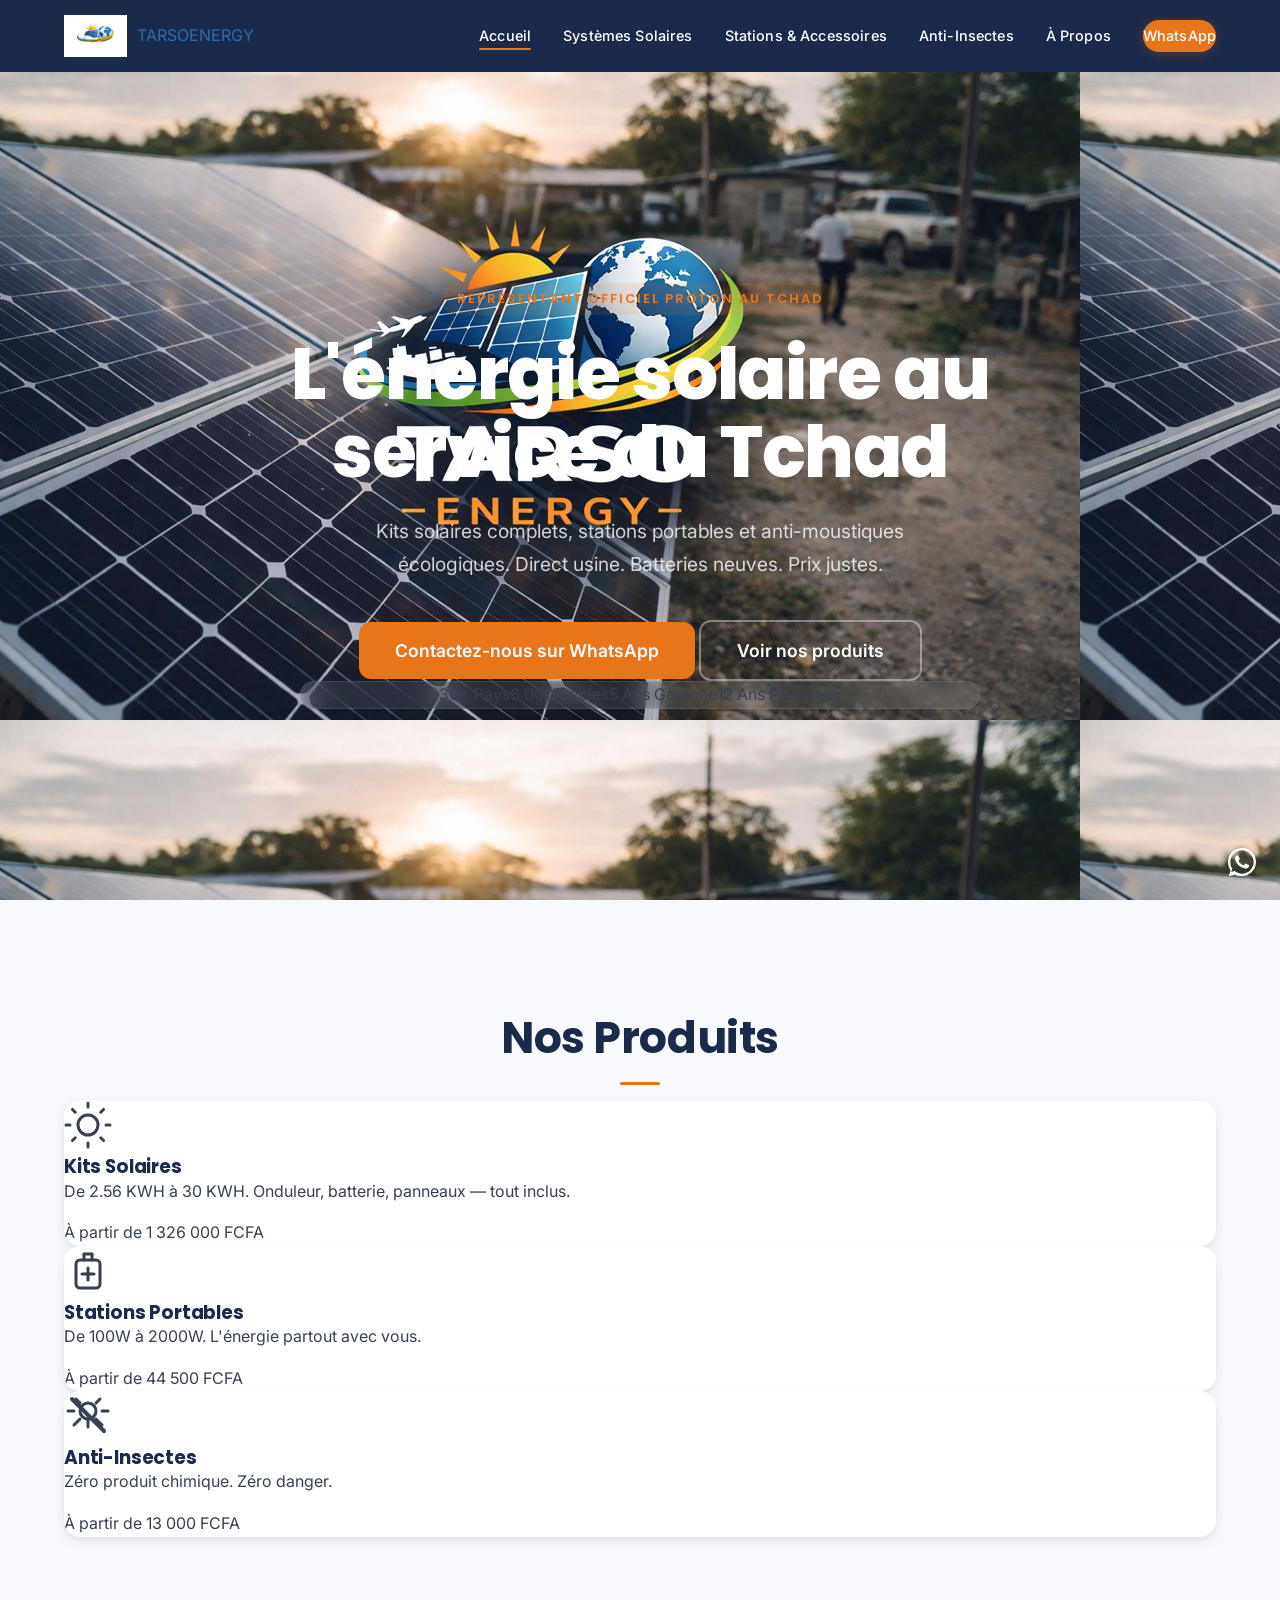
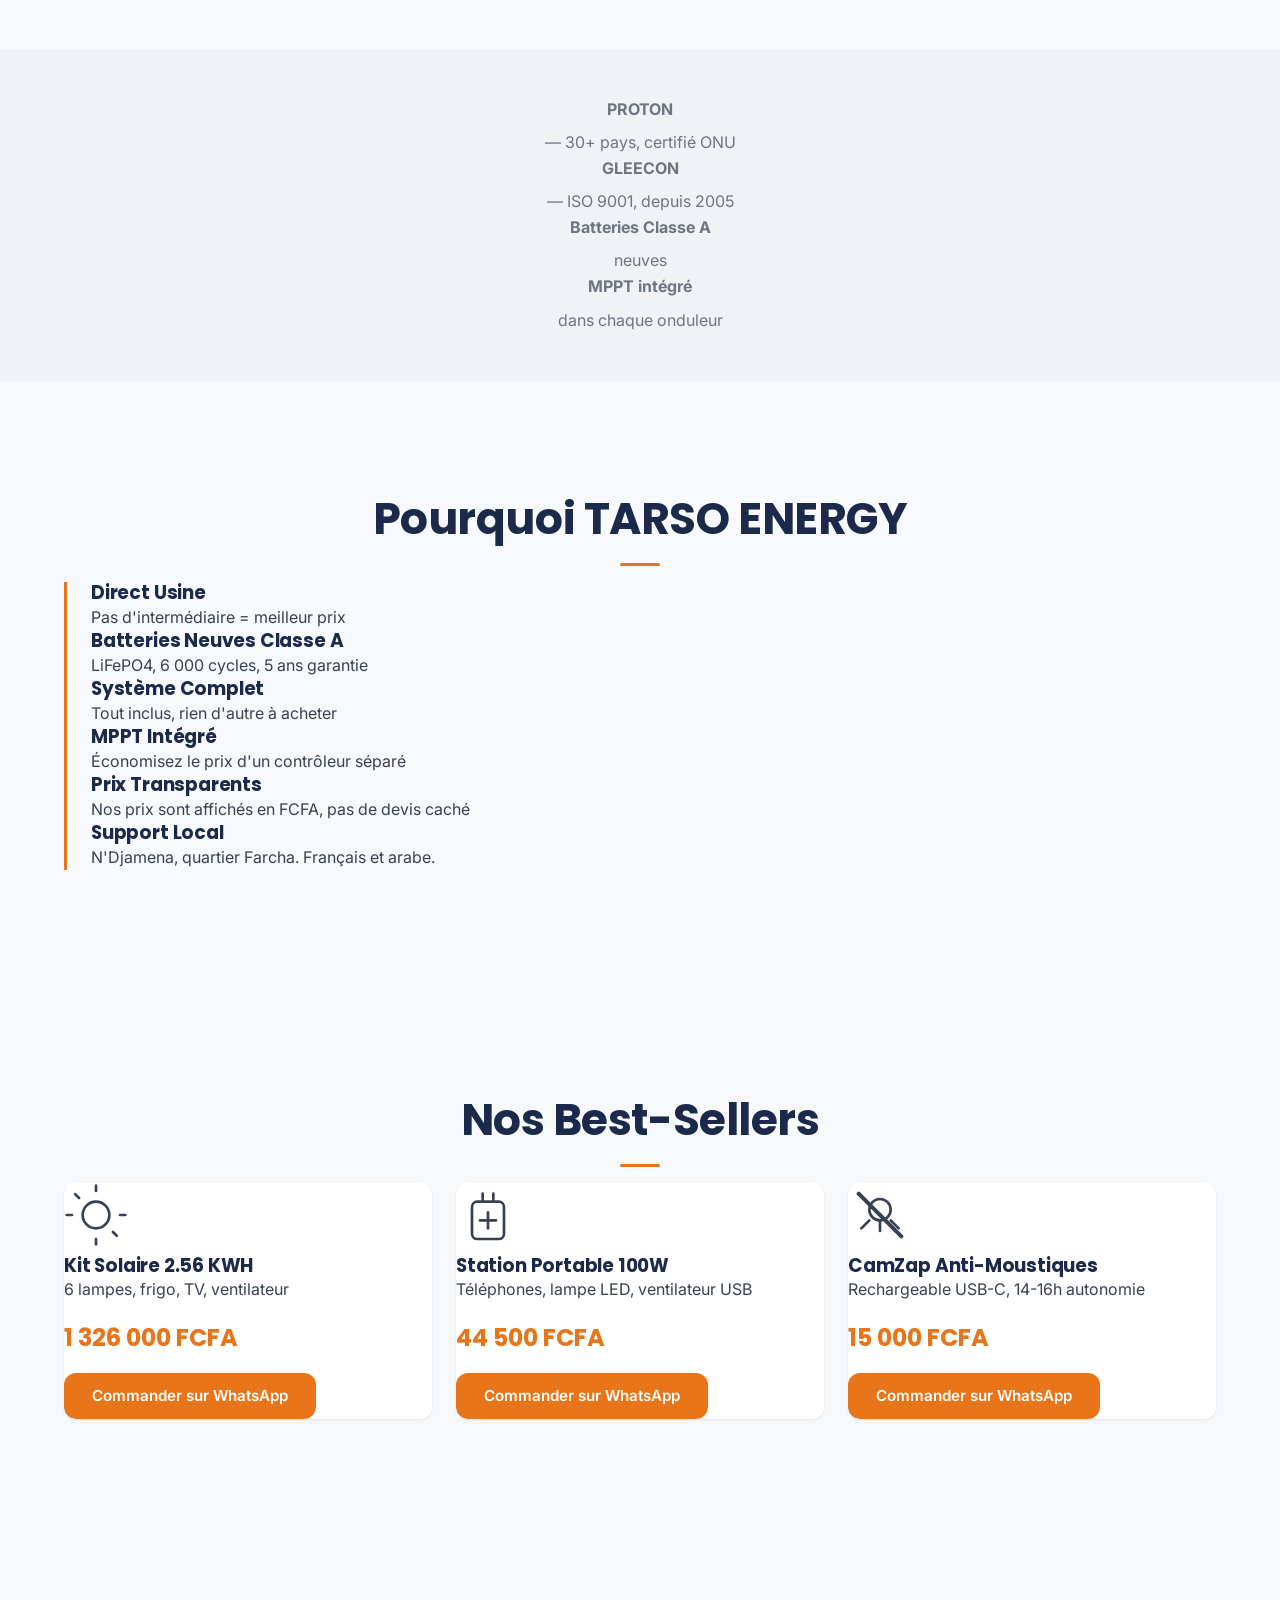
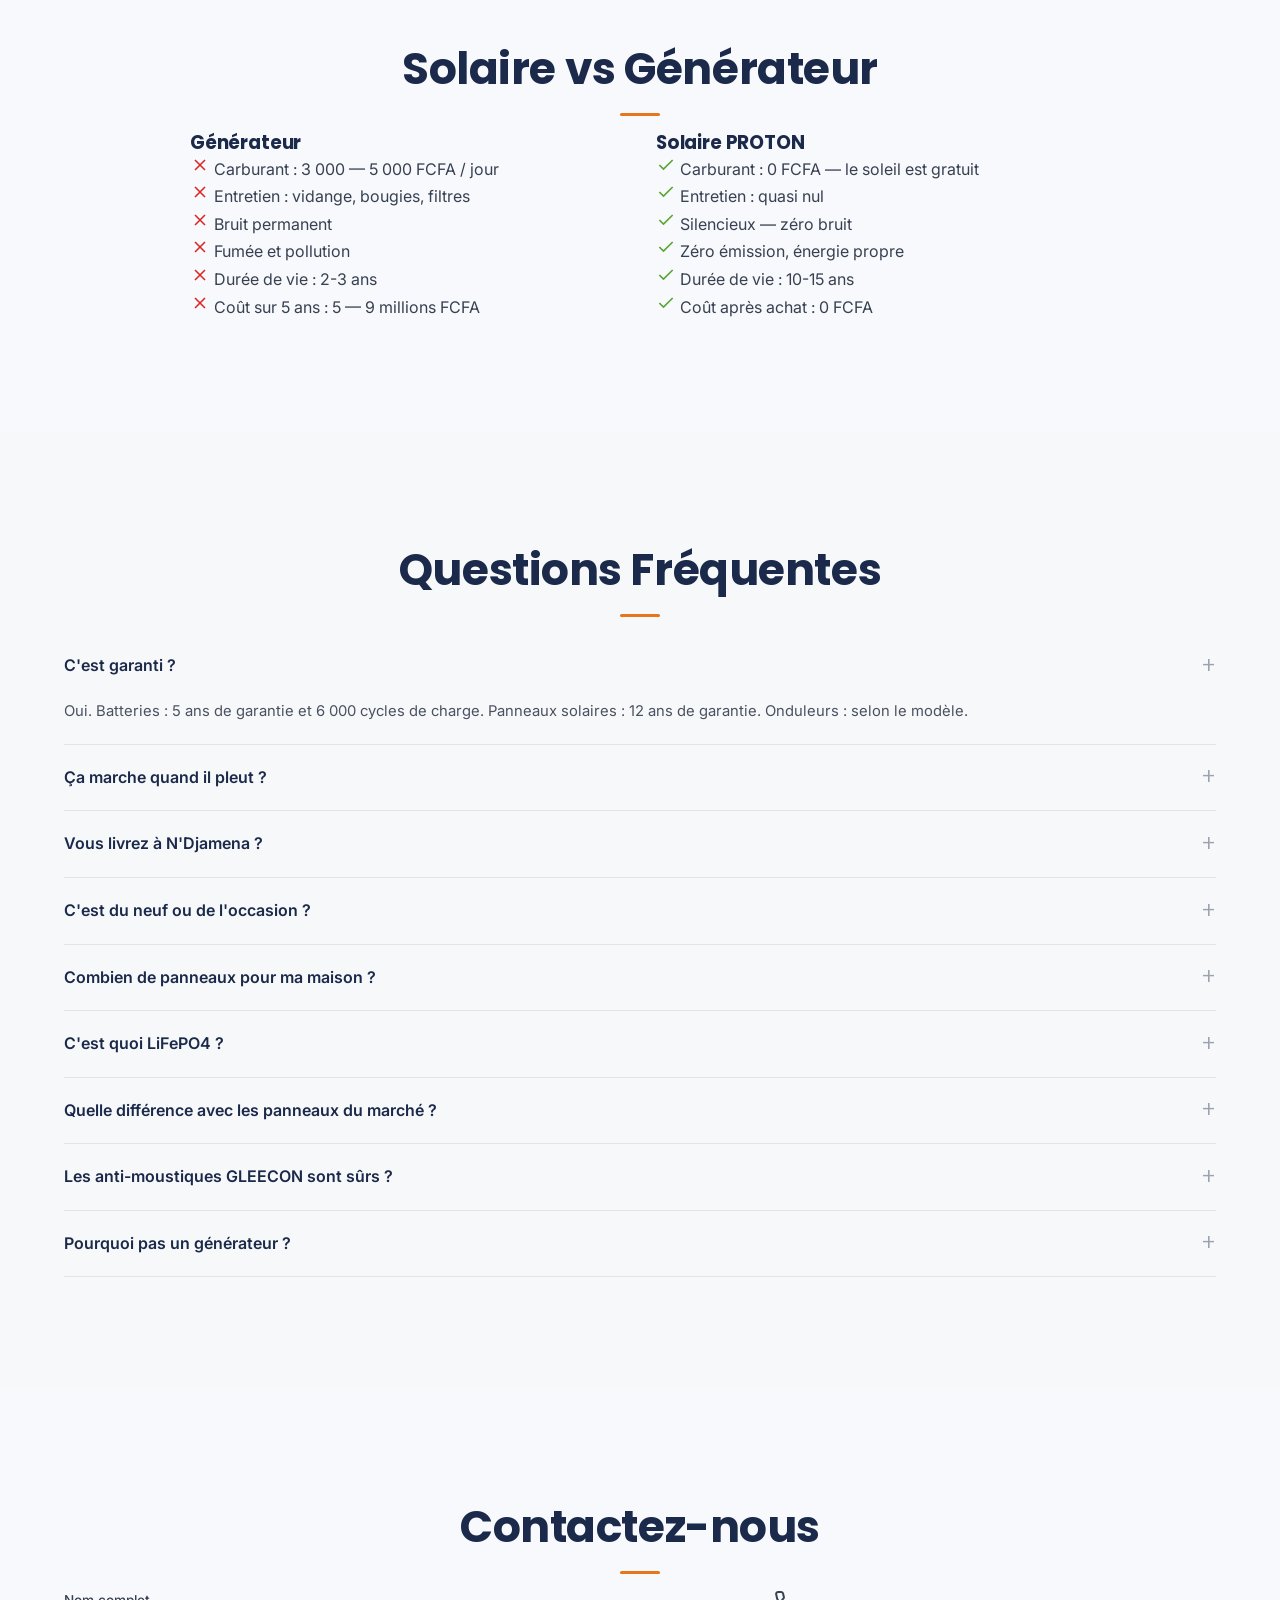
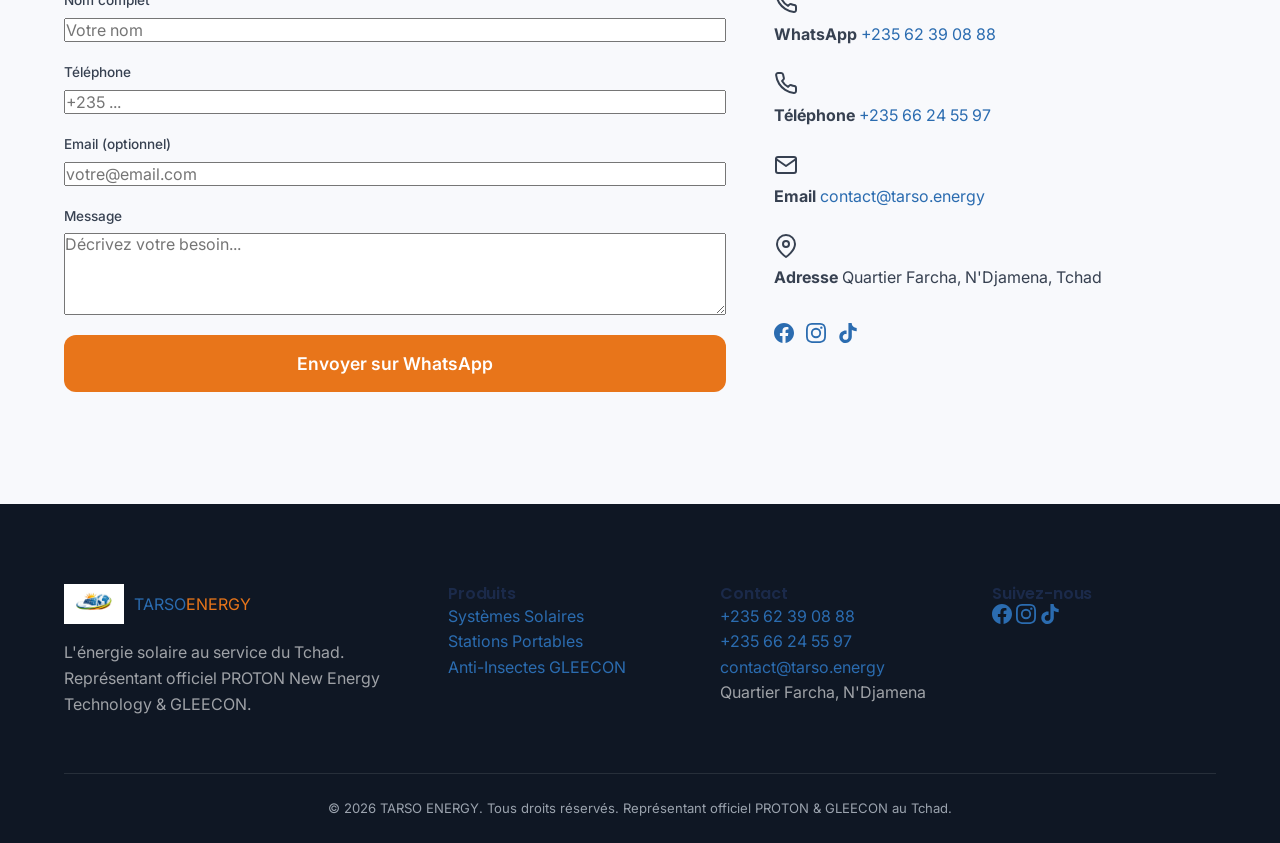
==== website/index.html @ 83683ecd "update 3" ====
<!DOCTYPE html>
<html lang="fr">
<head>
  <meta charset="UTF-8">
  <meta name="viewport" content="width=device-width, initial-scale=1.0">
  <meta name="theme-color" content="#1B2A4A">
  <title>TARSO ENERGY — L'énergie solaire au service du Tchad</title>
  <meta name="description" content="Kits solaires complets, stations portables et anti-moustiques écologiques au Tchad. Direct usine PROTON. Batteries neuves LiFePO4. Prix justes en FCFA.">
  <meta property="og:title" content="TARSO ENERGY — L'énergie solaire au service du Tchad">
  <meta property="og:description" content="Kits solaires complets, stations portables et anti-moustiques écologiques au Tchad. Direct usine PROTON. Batteries neuves LiFePO4. Prix justes en FCFA.">
  <meta property="og:image" content="assets/images/hero-bg.jpeg">
  <meta property="og:type" content="website">
  <meta property="og:locale" content="fr_FR">
  <link rel="preconnect" href="https://fonts.googleapis.com">
  <link rel="preconnect" href="https://fonts.gstatic.com" crossorigin>
  <link rel="stylesheet" href="assets/css/style.css">
</head>
<body>

  <!-- Promo Banner -->
  <div id="promoBanner" class="promo-banner" style="display:none;"></div>

  <!-- Navigation -->
  <nav class="navbar" id="navbar">
    <div class="container">
      <a href="index.html" class="nav-logo">
        <img src="assets/images/logo-icon.jpeg" alt="Tarso Energy">
        <span class="logo-text">TARSO<span class="logo-accent">ENERGY</span></span>
      </a>
      <button class="hamburger" id="hamburger" aria-label="Menu">
        <span></span><span></span><span></span>
      </button>
      <ul class="nav-links" id="navLinks">
        <li><a href="index.html" class="active">Accueil</a></li>
        <li><a href="systemes-solaires.html">Systèmes Solaires</a></li>
        <li><a href="stations-portables.html">Stations & Accessoires</a></li>
        <li><a href="anti-insectes.html">Anti-Insectes</a></li>
        <li><a href="a-propos.html">À Propos</a></li>
        <li><a href="https://wa.me/23562390888" class="nav-cta" target="_blank" rel="noopener">WhatsApp</a></li>
      </ul>
    </div>
  </nav>
  <div class="nav-overlay" id="navOverlay"></div>

  <main>

    <!-- ===================== HERO ===================== -->
    <section class="hero" style="background-image: url('assets/images/hero-bg.jpeg');">
      <div class="hero-overlay"></div>
      <div class="container hero-content">
        <span class="hero-tag">Représentant officiel PROTON au Tchad</span>
        <h1>L'énergie solaire au service du Tchad</h1>
        <p class="hero-subtitle">Kits solaires complets, stations portables et anti-moustiques écologiques. Direct usine. Batteries neuves. Prix justes.</p>
        <div class="hero-ctas">
          <a href="https://wa.me/23562390888" class="btn btn-accent btn-lg" target="_blank" rel="noopener">Contactez-nous sur WhatsApp</a>
          <a href="#produits" class="btn btn-outline btn-lg">Voir nos produits</a>
        </div>
        <div class="hero-stats">
          <div class="stat-item">
            <span class="stat-number">30+</span>
            <span class="stat-label">Pays</span>
          </div>
          <div class="stat-item">
            <span class="stat-number">6 000</span>
            <span class="stat-label">Cycles</span>
          </div>
          <div class="stat-item">
            <span class="stat-number">5 Ans</span>
            <span class="stat-label">Garantie</span>
          </div>
          <div class="stat-item">
            <span class="stat-number">12 Ans</span>
            <span class="stat-label">Panneaux</span>
          </div>
        </div>
      </div>
    </section>

    <!-- ===================== PRODUCT CATEGORIES ===================== -->
    <section class="section" id="produits">
      <div class="container">
        <h2 class="section-title">Nos Produits</h2>
        <div class="category-grid">

          <a href="systemes-solaires.html" class="category-card">
            <div class="category-icon">
              <svg width="48" height="48" viewBox="0 0 24 24" fill="none" stroke="currentColor" stroke-width="1.5" stroke-linecap="round" stroke-linejoin="round">
                <circle cx="12" cy="12" r="5"/>
                <line x1="12" y1="1" x2="12" y2="3"/>
                <line x1="12" y1="21" x2="12" y2="23"/>
                <line x1="4.22" y1="4.22" x2="5.64" y2="5.64"/>
                <line x1="18.36" y1="18.36" x2="19.78" y2="19.78"/>
                <line x1="1" y1="12" x2="3" y2="12"/>
                <line x1="21" y1="12" x2="23" y2="12"/>
                <line x1="4.22" y1="19.78" x2="5.64" y2="18.36"/>
                <line x1="18.36" y1="5.64" x2="19.78" y2="4.22"/>
              </svg>
            </div>
            <h3>Kits Solaires</h3>
            <p>De 2.56 KWH à 30 KWH. Onduleur, batterie, panneaux — tout inclus.</p>
            <span class="category-price">À partir de 1 326 000 FCFA</span>
          </a>

          <a href="stations-portables.html" class="category-card">
            <div class="category-icon">
              <svg width="48" height="48" viewBox="0 0 24 24" fill="none" stroke="currentColor" stroke-width="1.5" stroke-linecap="round" stroke-linejoin="round">
                <rect x="6" y="7" width="12" height="14" rx="2"/>
                <line x1="10" y1="7" x2="10" y2="4"/>
                <line x1="14" y1="7" x2="14" y2="4"/>
                <line x1="10" y1="4" x2="14" y2="4"/>
                <line x1="12" y1="11" x2="12" y2="17"/>
                <line x1="9" y1="14" x2="15" y2="14"/>
              </svg>
            </div>
            <h3>Stations Portables</h3>
            <p>De 100W à 2000W. L'énergie partout avec vous.</p>
            <span class="category-price">À partir de 44 500 FCFA</span>
          </a>

          <a href="anti-insectes.html" class="category-card">
            <div class="category-icon">
              <svg width="48" height="48" viewBox="0 0 24 24" fill="none" stroke="currentColor" stroke-width="1.5" stroke-linecap="round" stroke-linejoin="round">
                <circle cx="12" cy="10" r="4"/>
                <path d="M12 14v4"/>
                <path d="M8 6l-2-2"/>
                <path d="M16 6l2-2"/>
                <path d="M8 14l-3 3"/>
                <path d="M16 14l3 3"/>
                <path d="M5 10H2"/>
                <path d="M22 10h-3"/>
                <line x1="4" y1="4" x2="20" y2="20" stroke-width="2"/>
              </svg>
            </div>
            <h3>Anti-Insectes</h3>
            <p>Zéro produit chimique. Zéro danger.</p>
            <span class="category-price">À partir de 13 000 FCFA</span>
          </a>

        </div>
      </div>
    </section>

    <!-- ===================== TRUST BAR ===================== -->
    <section class="trust-bar">
      <div class="container">
        <div class="trust-items">
          <div class="trust-item">
            <strong>PROTON</strong> — 30+ pays, certifié ONU
          </div>
          <div class="trust-item">
            <strong>GLEECON</strong> — ISO 9001, depuis 2005
          </div>
          <div class="trust-item">
            <strong>Batteries Classe A</strong> neuves
          </div>
          <div class="trust-item">
            <strong>MPPT intégré</strong> dans chaque onduleur
          </div>
        </div>
      </div>
    </section>

    <!-- ===================== POURQUOI TARSO ENERGY ===================== -->
    <section class="section">
      <div class="container">
        <h2 class="section-title">Pourquoi TARSO ENERGY</h2>
        <div class="advantages-list">

          <div class="advantage-item">
            <h3>Direct Usine</h3>
            <p>Pas d'intermédiaire = meilleur prix</p>
          </div>

          <div class="advantage-item">
            <h3>Batteries Neuves Classe A</h3>
            <p>LiFePO4, 6 000 cycles, 5 ans garantie</p>
          </div>

          <div class="advantage-item">
            <h3>Système Complet</h3>
            <p>Tout inclus, rien d'autre à acheter</p>
          </div>

          <div class="advantage-item">
            <h3>MPPT Intégré</h3>
            <p>Économisez le prix d'un contrôleur séparé</p>
          </div>

          <div class="advantage-item">
            <h3>Prix Transparents</h3>
            <p>Nos prix sont affichés en FCFA, pas de devis caché</p>
          </div>

          <div class="advantage-item">
            <h3>Support Local</h3>
            <p>N'Djamena, quartier Farcha. Français et arabe.</p>
          </div>

        </div>
      </div>
    </section>

    <!-- ===================== BEST-SELLERS ===================== -->
    <section class="section section-alt">
      <div class="container">
        <h2 class="section-title">Nos Best-Sellers</h2>
        <div class="products-grid">

          <div class="product-card">
            <div class="product-badge">Populaire</div>
            <div class="product-image-placeholder">
              <svg width="64" height="64" viewBox="0 0 24 24" fill="none" stroke="currentColor" stroke-width="1" stroke-linecap="round" stroke-linejoin="round">
                <circle cx="12" cy="12" r="5"/>
                <line x1="12" y1="1" x2="12" y2="3"/>
                <line x1="12" y1="21" x2="12" y2="23"/>
                <line x1="4.22" y1="4.22" x2="5.64" y2="5.64"/>
                <line x1="18.36" y1="18.36" x2="19.78" y2="19.78"/>
                <line x1="1" y1="12" x2="3" y2="12"/>
                <line x1="21" y1="12" x2="23" y2="12"/>
              </svg>
            </div>
            <div class="product-info">
              <h3>Kit Solaire 2.56 KWH</h3>
              <p class="product-desc">6 lampes, frigo, TV, ventilateur</p>
              <p class="product-price">1 326 000 FCFA</p>
              <a href="https://wa.me/23562390888?text=Bonjour%2C%20je%20suis%20int%C3%A9ress%C3%A9%20par%20le%20Kit%20Solaire%202.56%20KWH" class="btn btn-accent" target="_blank" rel="noopener">Commander sur WhatsApp</a>
            </div>
          </div>

          <div class="product-card">
            <div class="product-badge">Compact</div>
            <div class="product-image-placeholder">
              <svg width="64" height="64" viewBox="0 0 24 24" fill="none" stroke="currentColor" stroke-width="1" stroke-linecap="round" stroke-linejoin="round">
                <rect x="6" y="7" width="12" height="14" rx="2"/>
                <line x1="10" y1="7" x2="10" y2="4"/>
                <line x1="14" y1="7" x2="14" y2="4"/>
                <line x1="12" y1="11" x2="12" y2="17"/>
                <line x1="9" y1="14" x2="15" y2="14"/>
              </svg>
            </div>
            <div class="product-info">
              <h3>Station Portable 100W</h3>
              <p class="product-desc">Téléphones, lampe LED, ventilateur USB</p>
              <p class="product-price">44 500 FCFA</p>
              <a href="https://wa.me/23562390888?text=Bonjour%2C%20je%20suis%20int%C3%A9ress%C3%A9%20par%20la%20Station%20Portable%20100W" class="btn btn-accent" target="_blank" rel="noopener">Commander sur WhatsApp</a>
            </div>
          </div>

          <div class="product-card">
            <div class="product-badge">Écologique</div>
            <div class="product-image-placeholder">
              <svg width="64" height="64" viewBox="0 0 24 24" fill="none" stroke="currentColor" stroke-width="1" stroke-linecap="round" stroke-linejoin="round">
                <circle cx="12" cy="10" r="4"/>
                <path d="M12 14v4"/>
                <path d="M8 14l-3 3"/>
                <path d="M16 14l3 3"/>
                <line x1="4" y1="4" x2="20" y2="20" stroke-width="1.5"/>
              </svg>
            </div>
            <div class="product-info">
              <h3>CamZap Anti-Moustiques</h3>
              <p class="product-desc">Rechargeable USB-C, 14-16h autonomie</p>
              <p class="product-price">15 000 FCFA</p>
              <a href="https://wa.me/23562390888?text=Bonjour%2C%20je%20suis%20int%C3%A9ress%C3%A9%20par%20le%20CamZap%20Anti-Moustiques" class="btn btn-accent" target="_blank" rel="noopener">Commander sur WhatsApp</a>
            </div>
          </div>

        </div>
      </div>
    </section>

    <!-- ===================== SOLAIRE VS GENERATEUR ===================== -->
    <section class="section">
      <div class="container">
        <h2 class="section-title">Solaire vs Générateur</h2>
        <div class="comparison-grid">

          <div class="comparison-col comparison-generator">
            <h3>Générateur</h3>
            <ul class="comparison-list">
              <li>
                <svg width="20" height="20" viewBox="0 0 24 24" fill="none" stroke="#dc2626" stroke-width="2"><line x1="18" y1="6" x2="6" y2="18"/><line x1="6" y1="6" x2="18" y2="18"/></svg>
                Carburant : 3 000 — 5 000 FCFA / jour
              </li>
              <li>
                <svg width="20" height="20" viewBox="0 0 24 24" fill="none" stroke="#dc2626" stroke-width="2"><line x1="18" y1="6" x2="6" y2="18"/><line x1="6" y1="6" x2="18" y2="18"/></svg>
                Entretien : vidange, bougies, filtres
              </li>
              <li>
                <svg width="20" height="20" viewBox="0 0 24 24" fill="none" stroke="#dc2626" stroke-width="2"><line x1="18" y1="6" x2="6" y2="18"/><line x1="6" y1="6" x2="18" y2="18"/></svg>
                Bruit permanent
              </li>
              <li>
                <svg width="20" height="20" viewBox="0 0 24 24" fill="none" stroke="#dc2626" stroke-width="2"><line x1="18" y1="6" x2="6" y2="18"/><line x1="6" y1="6" x2="18" y2="18"/></svg>
                Fumée et pollution
              </li>
              <li>
                <svg width="20" height="20" viewBox="0 0 24 24" fill="none" stroke="#dc2626" stroke-width="2"><line x1="18" y1="6" x2="6" y2="18"/><line x1="6" y1="6" x2="18" y2="18"/></svg>
                Durée de vie : 2-3 ans
              </li>
              <li>
                <svg width="20" height="20" viewBox="0 0 24 24" fill="none" stroke="#dc2626" stroke-width="2"><line x1="18" y1="6" x2="6" y2="18"/><line x1="6" y1="6" x2="18" y2="18"/></svg>
                Coût sur 5 ans : 5 — 9 millions FCFA
              </li>
            </ul>
          </div>

          <div class="comparison-col comparison-solar">
            <h3>Solaire PROTON</h3>
            <ul class="comparison-list">
              <li>
                <svg width="20" height="20" viewBox="0 0 24 24" fill="none" stroke="#5BA532" stroke-width="2"><polyline points="20 6 9 17 4 12"/></svg>
                Carburant : 0 FCFA — le soleil est gratuit
              </li>
              <li>
                <svg width="20" height="20" viewBox="0 0 24 24" fill="none" stroke="#5BA532" stroke-width="2"><polyline points="20 6 9 17 4 12"/></svg>
                Entretien : quasi nul
              </li>
              <li>
                <svg width="20" height="20" viewBox="0 0 24 24" fill="none" stroke="#5BA532" stroke-width="2"><polyline points="20 6 9 17 4 12"/></svg>
                Silencieux — zéro bruit
              </li>
              <li>
                <svg width="20" height="20" viewBox="0 0 24 24" fill="none" stroke="#5BA532" stroke-width="2"><polyline points="20 6 9 17 4 12"/></svg>
                Zéro émission, énergie propre
              </li>
              <li>
                <svg width="20" height="20" viewBox="0 0 24 24" fill="none" stroke="#5BA532" stroke-width="2"><polyline points="20 6 9 17 4 12"/></svg>
                Durée de vie : 10-15 ans
              </li>
              <li>
                <svg width="20" height="20" viewBox="0 0 24 24" fill="none" stroke="#5BA532" stroke-width="2"><polyline points="20 6 9 17 4 12"/></svg>
                Coût après achat : 0 FCFA
              </li>
            </ul>
          </div>

        </div>
      </div>
    </section>

    <!-- ===================== FAQ ===================== -->
    <section class="section section-alt">
      <div class="container">
        <h2 class="section-title">Questions Fréquentes</h2>
        <div id="faqContainer" class="faq-container">
          <div class="skeleton-block"></div>
          <div class="skeleton-block"></div>
          <div class="skeleton-block"></div>
        </div>
      </div>
    </section>

    <!-- ===================== CONTACT ===================== -->
    <section class="section" id="contact">
      <div class="container">
        <h2 class="section-title">Contactez-nous</h2>
        <div class="contact-grid">

          <form class="contact-form" id="contactForm">
            <div class="form-group">
              <label for="contactName">Nom complet</label>
              <input type="text" id="contactName" name="name" required placeholder="Votre nom">
            </div>
            <div class="form-group">
              <label for="contactPhone">Téléphone</label>
              <input type="tel" id="contactPhone" name="phone" required placeholder="+235 ...">
            </div>
            <div class="form-group">
              <label for="contactEmail">Email (optionnel)</label>
              <input type="email" id="contactEmail" name="email" placeholder="votre@email.com">
            </div>
            <div class="form-group">
              <label for="contactMessage">Message</label>
              <textarea id="contactMessage" name="message" rows="4" required placeholder="Décrivez votre besoin..."></textarea>
            </div>
            <button type="submit" class="btn btn-accent btn-lg btn-full">Envoyer sur WhatsApp</button>
          </form>

          <div class="contact-info">
            <div class="contact-info-item">
              <svg width="24" height="24" viewBox="0 0 24 24" fill="none" stroke="currentColor" stroke-width="2" stroke-linecap="round" stroke-linejoin="round"><path d="M22 16.92v3a2 2 0 01-2.18 2 19.79 19.79 0 01-8.63-3.07 19.5 19.5 0 01-6-6 19.79 19.79 0 01-3.07-8.67A2 2 0 014.11 2h3a2 2 0 012 1.72c.127.96.361 1.903.7 2.81a2 2 0 01-.45 2.11L8.09 9.91a16 16 0 006 6l1.27-1.27a2 2 0 012.11-.45c.907.339 1.85.573 2.81.7A2 2 0 0122 16.92z"/></svg>
              <div>
                <strong>WhatsApp</strong>
                <a href="https://wa.me/23562390888">+235 62 39 08 88</a>
              </div>
            </div>
            <div class="contact-info-item">
              <svg width="24" height="24" viewBox="0 0 24 24" fill="none" stroke="currentColor" stroke-width="2" stroke-linecap="round" stroke-linejoin="round"><path d="M22 16.92v3a2 2 0 01-2.18 2 19.79 19.79 0 01-8.63-3.07 19.5 19.5 0 01-6-6 19.79 19.79 0 01-3.07-8.67A2 2 0 014.11 2h3a2 2 0 012 1.72c.127.96.361 1.903.7 2.81a2 2 0 01-.45 2.11L8.09 9.91a16 16 0 006 6l1.27-1.27a2 2 0 012.11-.45c.907.339 1.85.573 2.81.7A2 2 0 0122 16.92z"/></svg>
              <div>
                <strong>Téléphone</strong>
                <a href="tel:+23566245597">+235 66 24 55 97</a>
              </div>
            </div>
            <div class="contact-info-item">
              <svg width="24" height="24" viewBox="0 0 24 24" fill="none" stroke="currentColor" stroke-width="2" stroke-linecap="round" stroke-linejoin="round"><path d="M4 4h16c1.1 0 2 .9 2 2v12c0 1.1-.9 2-2 2H4c-1.1 0-2-.9-2-2V6c0-1.1.9-2 2-2z"/><polyline points="22,6 12,13 2,6"/></svg>
              <div>
                <strong>Email</strong>
                <a href="mailto:contact@tarso.energy">contact@tarso.energy</a>
              </div>
            </div>
            <div class="contact-info-item">
              <svg width="24" height="24" viewBox="0 0 24 24" fill="none" stroke="currentColor" stroke-width="2" stroke-linecap="round" stroke-linejoin="round"><path d="M21 10c0 7-9 13-9 13s-9-6-9-13a9 9 0 0118 0z"/><circle cx="12" cy="10" r="3"/></svg>
              <div>
                <strong>Adresse</strong>
                <span>Quartier Farcha, N'Djamena, Tchad</span>
              </div>
            </div>
            <div class="contact-social">
              <a href="https://www.facebook.com/tarso.energy" target="_blank" rel="noopener" aria-label="Facebook" class="social-link">
                <svg width="20" height="20" viewBox="0 0 24 24" fill="currentColor"><path d="M24 12.073c0-6.627-5.373-12-12-12s-12 5.373-12 12c0 5.99 4.388 10.954 10.125 11.854v-8.385H7.078v-3.47h3.047V9.43c0-3.007 1.792-4.669 4.533-4.669 1.312 0 2.686.235 2.686.235v2.953H15.83c-1.491 0-1.956.925-1.956 1.874v2.25h3.328l-.532 3.47h-2.796v8.385C19.612 23.027 24 18.062 24 12.073z"/></svg>
              </a>
              <a href="https://www.instagram.com/tarso.energy" target="_blank" rel="noopener" aria-label="Instagram" class="social-link">
                <svg width="20" height="20" viewBox="0 0 24 24" fill="currentColor"><path d="M12 2.163c3.204 0 3.584.012 4.85.07 3.252.148 4.771 1.691 4.919 4.919.058 1.265.069 1.645.069 4.849 0 3.205-.012 3.584-.069 4.849-.149 3.225-1.664 4.771-4.919 4.919-1.266.058-1.644.07-4.85.07-3.204 0-3.584-.012-4.849-.07-3.26-.149-4.771-1.699-4.919-4.92-.058-1.265-.07-1.644-.07-4.849 0-3.204.013-3.583.07-4.849.149-3.227 1.664-4.771 4.919-4.919 1.266-.057 1.645-.069 4.849-.069zM12 0C8.741 0 8.333.014 7.053.072 2.695.272.273 2.69.073 7.052.014 8.333 0 8.741 0 12c0 3.259.014 3.668.072 4.948.2 4.358 2.618 6.78 6.98 6.98C8.333 23.986 8.741 24 12 24c3.259 0 3.668-.014 4.948-.072 4.354-.2 6.782-2.618 6.979-6.98.059-1.28.073-1.689.073-4.948 0-3.259-.014-3.667-.072-4.947-.196-4.354-2.617-6.78-6.979-6.98C15.668.014 15.259 0 12 0zm0 5.838a6.162 6.162 0 100 12.324 6.162 6.162 0 000-12.324zM12 16a4 4 0 110-8 4 4 0 010 8zm6.406-11.845a1.44 1.44 0 100 2.881 1.44 1.44 0 000-2.881z"/></svg>
              </a>
              <a href="https://www.tiktok.com/@tarso.energy" target="_blank" rel="noopener" aria-label="TikTok" class="social-link">
                <svg width="20" height="20" viewBox="0 0 24 24" fill="currentColor"><path d="M12.525.02c1.31-.02 2.61-.01 3.91-.02.08 1.53.63 3.09 1.75 4.17 1.12 1.11 2.7 1.62 4.24 1.79v4.03c-1.44-.05-2.89-.35-4.2-.97-.57-.26-1.1-.59-1.62-.93-.01 2.92.01 5.84-.02 8.75-.08 1.4-.54 2.79-1.35 3.94-1.31 1.92-3.58 3.17-5.91 3.21-1.43.08-2.86-.31-4.08-1.03-2.02-1.19-3.44-3.37-3.65-5.71-.02-.5-.03-1-.01-1.49.18-1.9 1.12-3.72 2.58-4.96 1.66-1.44 3.98-2.13 6.15-1.72.02 1.48-.04 2.96-.04 4.44-.99-.32-2.15-.23-3.02.37-.63.41-1.11 1.04-1.36 1.75-.21.51-.15 1.07-.14 1.61.24 1.64 1.82 3.02 3.5 2.87 1.12-.01 2.19-.66 2.77-1.61.19-.33.4-.67.41-1.06.1-1.79.06-3.57.07-5.36.01-4.03-.01-8.05.02-12.07z"/></svg>
              </a>
            </div>
          </div>

        </div>
      </div>
    </section>

  </main>

  <!-- Footer -->
  <footer class="footer">
    <div class="container">
      <div class="footer-grid">
        <div class="footer-col footer-brand">
          <a href="index.html" class="footer-logo">
            <img src="assets/images/logo-icon.jpeg" alt="Tarso Energy">
            <span>TARSO<span style="color:var(--color-accent)">ENERGY</span></span>
          </a>
          <p>L'énergie solaire au service du Tchad. Représentant officiel PROTON New Energy Technology & GLEECON.</p>
        </div>
        <div class="footer-col">
          <h4>Produits</h4>
          <ul>
            <li><a href="systemes-solaires.html">Systèmes Solaires</a></li>
            <li><a href="stations-portables.html">Stations Portables</a></li>
            <li><a href="anti-insectes.html">Anti-Insectes GLEECON</a></li>
          </ul>
        </div>
        <div class="footer-col">
          <h4>Contact</h4>
          <ul>
            <li><a href="https://wa.me/23562390888">+235 62 39 08 88</a></li>
            <li><a href="tel:+23566245597">+235 66 24 55 97</a></li>
            <li><a href="mailto:contact@tarso.energy">contact@tarso.energy</a></li>
            <li>Quartier Farcha, N'Djamena</li>
          </ul>
        </div>
        <div class="footer-col">
          <h4>Suivez-nous</h4>
          <div class="social-links">
            <a href="https://www.facebook.com/tarso.energy" target="_blank" rel="noopener" aria-label="Facebook" class="social-link">
              <svg width="20" height="20" viewBox="0 0 24 24" fill="currentColor"><path d="M24 12.073c0-6.627-5.373-12-12-12s-12 5.373-12 12c0 5.99 4.388 10.954 10.125 11.854v-8.385H7.078v-3.47h3.047V9.43c0-3.007 1.792-4.669 4.533-4.669 1.312 0 2.686.235 2.686.235v2.953H15.83c-1.491 0-1.956.925-1.956 1.874v2.25h3.328l-.532 3.47h-2.796v8.385C19.612 23.027 24 18.062 24 12.073z"/></svg>
            </a>
            <a href="https://www.instagram.com/tarso.energy" target="_blank" rel="noopener" aria-label="Instagram" class="social-link">
              <svg width="20" height="20" viewBox="0 0 24 24" fill="currentColor"><path d="M12 2.163c3.204 0 3.584.012 4.85.07 3.252.148 4.771 1.691 4.919 4.919.058 1.265.069 1.645.069 4.849 0 3.205-.012 3.584-.069 4.849-.149 3.225-1.664 4.771-4.919 4.919-1.266.058-1.644.07-4.85.07-3.204 0-3.584-.012-4.849-.07-3.26-.149-4.771-1.699-4.919-4.92-.058-1.265-.07-1.644-.07-4.849 0-3.204.013-3.583.07-4.849.149-3.227 1.664-4.771 4.919-4.919 1.266-.057 1.645-.069 4.849-.069zM12 0C8.741 0 8.333.014 7.053.072 2.695.272.273 2.69.073 7.052.014 8.333 0 8.741 0 12c0 3.259.014 3.668.072 4.948.2 4.358 2.618 6.78 6.98 6.98C8.333 23.986 8.741 24 12 24c3.259 0 3.668-.014 4.948-.072 4.354-.2 6.782-2.618 6.979-6.98.059-1.28.073-1.689.073-4.948 0-3.259-.014-3.667-.072-4.947-.196-4.354-2.617-6.78-6.979-6.98C15.668.014 15.259 0 12 0zm0 5.838a6.162 6.162 0 100 12.324 6.162 6.162 0 000-12.324zM12 16a4 4 0 110-8 4 4 0 010 8zm6.406-11.845a1.44 1.44 0 100 2.881 1.44 1.44 0 000-2.881z"/></svg>
            </a>
            <a href="https://www.tiktok.com/@tarso.energy" target="_blank" rel="noopener" aria-label="TikTok" class="social-link">
              <svg width="20" height="20" viewBox="0 0 24 24" fill="currentColor"><path d="M12.525.02c1.31-.02 2.61-.01 3.91-.02.08 1.53.63 3.09 1.75 4.17 1.12 1.11 2.7 1.62 4.24 1.79v4.03c-1.44-.05-2.89-.35-4.2-.97-.57-.26-1.1-.59-1.62-.93-.01 2.92.01 5.84-.02 8.75-.08 1.4-.54 2.79-1.35 3.94-1.31 1.92-3.58 3.17-5.91 3.21-1.43.08-2.86-.31-4.08-1.03-2.02-1.19-3.44-3.37-3.65-5.71-.02-.5-.03-1-.01-1.49.18-1.9 1.12-3.72 2.58-4.96 1.66-1.44 3.98-2.13 6.15-1.72.02 1.48-.04 2.96-.04 4.44-.99-.32-2.15-.23-3.02.37-.63.41-1.11 1.04-1.36 1.75-.21.51-.15 1.07-.14 1.61.24 1.64 1.82 3.02 3.5 2.87 1.12-.01 2.19-.66 2.77-1.61.19-.33.4-.67.41-1.06.1-1.79.06-3.57.07-5.36.01-4.03-.01-8.05.02-12.07z"/></svg>
            </a>
          </div>
        </div>
      </div>
      <div class="footer-bottom">
        <p>&copy; 2026 TARSO ENERGY. Tous droits réservés. Représentant officiel PROTON & GLEECON au Tchad.</p>
      </div>
    </div>
  </footer>

  <!-- WhatsApp Float -->
  <a href="https://wa.me/23562390888" class="whatsapp-float" target="_blank" rel="noopener" aria-label="Contactez-nous sur WhatsApp">
    <svg viewBox="0 0 24 24" width="28" height="28" fill="white"><path d="M17.472 14.382c-.297-.149-1.758-.867-2.03-.967-.273-.099-.471-.148-.67.15-.197.297-.767.966-.94 1.164-.173.199-.347.223-.644.075-.297-.15-1.255-.463-2.39-1.475-.883-.788-1.48-1.761-1.653-2.059-.173-.297-.018-.458.13-.606.134-.133.298-.347.446-.52.149-.174.198-.298.298-.497.099-.198.05-.371-.025-.52-.075-.149-.669-1.612-.916-2.207-.242-.579-.487-.5-.669-.51-.173-.008-.371-.01-.57-.01-.198 0-.52.074-.792.372-.272.297-1.04 1.016-1.04 2.479 0 1.462 1.065 2.875 1.213 3.074.149.198 2.096 3.2 5.077 4.487.709.306 1.262.489 1.694.625.712.227 1.36.195 1.871.118.571-.085 1.758-.719 2.006-1.413.248-.694.248-1.289.173-1.413-.074-.124-.272-.198-.57-.347z"/><path d="M12 0C5.373 0 0 5.373 0 12c0 2.625.846 5.059 2.284 7.034L.789 23.492a.5.5 0 00.611.611l4.458-1.495A11.944 11.944 0 0012 24c6.627 0 12-5.373 12-12S18.627 0 12 0zm0 22c-2.291 0-4.405-.763-6.103-2.048l-.427-.322-2.645.887.887-2.645-.322-.427A9.935 9.935 0 012 12C2 6.477 6.477 2 12 2s10 4.477 10 10-4.477 10-10 10z"/></svg>
  </a>

  <script src="assets/js/main.js"></script>
  <script>
  document.addEventListener('DOMContentLoaded', () => {
    TarsoEnergy.loadFAQ('faqContainer');
    TarsoEnergy.loadTestimonials('testimonialsContainer');
    TarsoEnergy.loadPromoBanner('promoBanner');
  });
  </script>

</body>
</html>
---- website/assets/css/style.css ----
/* ============================================================
   TARSO ENERGY — Premium Production Stylesheet
   Solar Energy Solutions — Chad & Central Africa
   Design: Editorial minimalism meets energy branding
   ============================================================ */

/* ---------- 1. Google Fonts ---------- */
@import url('https://fonts.googleapis.com/css2?family=Inter:wght@300;400;500;600&family=Poppins:wght@400;500;600;700;800&display=swap');

/* ---------- 2. CSS Custom Properties ---------- */
:root {
  /* Brand Palette */
  --color-primary: #1B2A4A;
  --color-secondary: #2B6CB0;
  --color-accent: #E8751A;
  --color-accent-light: #F5A623;
  --color-accent-dark: #C9620F;
  --color-green: #5BA532;
  --color-green-dark: #4A8C28;
  --color-dark: #0F1724;
  --color-bg: #F8F9FC;
  --color-white: #FFFFFF;
  --color-black: #111111;

  /* Grays */
  --color-gray-50: #F7F8FA;
  --color-gray-100: #F0F2F5;
  --color-gray-200: #E1E4E8;
  --color-gray-300: #CDD1D8;
  --color-gray-400: #9BA3AE;
  --color-gray-500: #6B7380;
  --color-gray-600: #4A5160;
  --color-gray-700: #374151;

  /* Functional */
  --color-whatsapp: #25D366;
  --color-whatsapp-dark: #1DA851;
  --color-danger: #DC2626;
  --color-danger-light: #FEF2F2;
  --color-success-light: #F0FFF4;
  --color-facebook: #1877F2;
  --color-instagram: #E4405F;
  --color-tiktok: #010101;

  /* Typography */
  --font-heading: 'Poppins', sans-serif;
  --font-body: 'Inter', sans-serif;

  /* Layout */
  --container-max: 1200px;
  --navbar-height: 72px;
  --space-section: 7rem;
  --space-section-mobile: 4rem;

  /* Radii */
  --radius-sm: 6px;
  --radius-md: 8px;
  --radius-lg: 12px;
  --radius-xl: 16px;
  --radius-full: 999px;

  /* Shadows */
  --shadow-sm: 0 1px 3px rgba(15, 23, 36, 0.06), 0 1px 2px rgba(15, 23, 36, 0.04);
  --shadow-md: 0 4px 12px rgba(15, 23, 36, 0.08), 0 2px 4px rgba(15, 23, 36, 0.04);
  --shadow-lg: 0 12px 32px rgba(15, 23, 36, 0.1), 0 4px 8px rgba(15, 23, 36, 0.04);
  --shadow-xl: 0 20px 48px rgba(15, 23, 36, 0.14), 0 8px 16px rgba(15, 23, 36, 0.06);
  --shadow-glow-accent: 0 4px 20px rgba(232, 117, 26, 0.35);
  --shadow-glow-whatsapp: 0 4px 16px rgba(37, 211, 102, 0.4);

  /* Transitions */
  --transition-fast: 0.15s ease;
  --transition-base: 0.3s ease;
  --transition-smooth: 0.4s cubic-bezier(0.25, 0.46, 0.45, 0.94);
  --transition-bounce: 0.4s cubic-bezier(0.34, 1.56, 0.64, 1);
}

/* ---------- 3. CSS Reset ---------- */
*,
*::before,
*::after {
  margin: 0;
  padding: 0;
  box-sizing: border-box;
}

html {
  scroll-behavior: smooth;
  -webkit-text-size-adjust: 100%;
  font-size: 16px;
  -webkit-font-smoothing: antialiased;
  -moz-osx-font-smoothing: grayscale;
}

body {
  font-family: var(--font-body);
  font-weight: 400;
  line-height: 1.6;
  color: var(--color-gray-700);
  background-color: var(--color-bg);
  overflow-x: hidden;
  text-rendering: optimizeLegibility;
}

img {
  max-width: 100%;
  height: auto;
  display: block;
}

a {
  color: var(--color-secondary);
  text-decoration: none;
  transition: color var(--transition-fast);
}

a:hover {
  color: var(--color-accent);
}

ul, ol {
  list-style: none;
}

button {
  font-family: inherit;
  cursor: pointer;
  border: none;
  background: none;
  font-size: inherit;
}

input, textarea, select {
  font-family: inherit;
  font-size: inherit;
}

h1, h2, h3, h4, h5, h6 {
  font-family: var(--font-heading);
  color: var(--color-primary);
  line-height: 1.2;
  letter-spacing: -0.01em;
}

h1 { font-weight: 800; }
h2 { font-weight: 700; }
h3 { font-weight: 700; }
h4 { font-weight: 600; }

p {
  margin-bottom: 1rem;
}

p:last-child {
  margin-bottom: 0;
}

/* ---------- 4. Container ---------- */
.container {
  width: 100%;
  max-width: var(--container-max);
  margin-left: auto;
  margin-right: auto;
  padding-left: 20px;
  padding-right: 20px;
}

@media (max-width: 576px) {
  .container {
    padding-left: 16px;
    padding-right: 16px;
  }
}

/* ---------- 5. Promo Banner ---------- */
.promo-banner {
  background: linear-gradient(135deg, var(--color-accent), var(--color-accent-light));
  color: var(--color-white);
  text-align: center;
  padding: 10px 48px 10px 20px;
  font-size: 0.875rem;
  font-weight: 500;
  position: relative;
  z-index: 1001;
  letter-spacing: 0.01em;
}

.promo-banner a {
  color: var(--color-white);
  text-decoration: underline;
  font-weight: 600;
}

.promo-banner a:hover {
  color: var(--color-white);
  opacity: 0.9;
}

.promo-close {
  position: absolute;
  right: 16px;
  top: 50%;
  transform: translateY(-50%);
  background: none;
  border: none;
  color: var(--color-white);
  font-size: 1.25rem;
  cursor: pointer;
  padding: 4px 8px;
  line-height: 1;
  opacity: 0.8;
  transition: opacity var(--transition-fast);
}

.promo-close:hover {
  opacity: 1;
}

body.has-promo .navbar {
  top: 0;
}

body.has-promo {
  padding-top: 0;
}

/* ---------- 6. Navbar — PREMIUM ---------- */
.navbar {
  position: fixed;
  top: 0;
  left: 0;
  right: 0;
  height: var(--navbar-height);
  background: var(--color-primary);
  z-index: 1000;
  display: flex;
  align-items: center;
  transition: background var(--transition-base), box-shadow var(--transition-base);
}

.navbar.scrolled {
  background: rgba(27, 42, 74, 0.92);
  backdrop-filter: blur(12px);
  -webkit-backdrop-filter: blur(12px);
  box-shadow: 0 2px 24px rgba(15, 23, 36, 0.2);
}

.navbar .container {
  display: flex;
  align-items: center;
  justify-content: space-between;
  width: 100%;
}

.nav-logo {
  display: flex;
  align-items: center;
  gap: 10px;
  text-decoration: none;
  flex-shrink: 0;
}

.nav-logo img {
  height: 42px;
  width: auto;
}

.nav-logo-text {
  font-family: var(--font-heading);
  font-size: 1.25rem;
  font-weight: 700;
  letter-spacing: 0.02em;
}

.nav-logo-text .logo-tarso {
  color: var(--color-white);
}

.nav-logo-text .logo-energy {
  color: var(--color-accent);
}

.nav-links {
  display: flex;
  align-items: center;
  gap: 32px;
}

.nav-links a {
  color: var(--color-white);
  font-weight: 500;
  font-size: 0.9rem;
  text-decoration: none;
  position: relative;
  padding: 4px 0;
  letter-spacing: 0.01em;
  transition: color var(--transition-fast);
}

.nav-links a::after {
  content: '';
  position: absolute;
  bottom: -2px;
  left: 0;
  width: 0;
  height: 2px;
  background: var(--color-accent);
  transition: width var(--transition-base);
  border-radius: 1px;
}

.nav-links a:hover::after,
.nav-links a.active::after {
  width: 100%;
}

.nav-links a:hover {
  color: var(--color-white);
}

.nav-cta {
  display: inline-flex;
  align-items: center;
  gap: 8px;
  background: var(--color-accent);
  color: var(--color-white) !important;
  padding: 10px 24px;
  border-radius: var(--radius-full);
  font-weight: 600;
  font-size: 0.875rem;
  transition: background var(--transition-base), box-shadow var(--transition-base), transform var(--transition-fast);
  box-shadow: 0 2px 12px rgba(232, 117, 26, 0.25);
}

.nav-cta::after {
  display: none !important;
}

.nav-cta:hover {
  background: var(--color-accent-dark);
  box-shadow: var(--shadow-glow-accent);
  transform: translateY(-1px);
  color: var(--color-white) !important;
}

/* Hamburger */
.nav-toggle {
  display: none;
  flex-direction: column;
  justify-content: center;
  align-items: center;
  width: 32px;
  height: 32px;
  cursor: pointer;
  z-index: 1002;
  position: relative;
}

.nav-toggle span {
  display: block;
  width: 24px;
  height: 2px;
  background: var(--color-white);
  transition: transform var(--transition-base), opacity var(--transition-fast);
  border-radius: 2px;
}

.nav-toggle span:nth-child(1) {
  transform: translateY(-7px);
}

.nav-toggle span:nth-child(3) {
  transform: translateY(7px);
}

.nav-toggle.open span:nth-child(1) {
  transform: rotate(45deg);
}

.nav-toggle.open span:nth-child(2) {
  opacity: 0;
}

.nav-toggle.open span:nth-child(3) {
  transform: rotate(-45deg);
}

/* Mobile nav overlay */
@media (max-width: 991px) {
  .nav-toggle {
    display: flex;
  }

  .nav-links {
    position: fixed;
    top: 0;
    left: 0;
    right: 0;
    bottom: 0;
    background: rgba(27, 42, 74, 0.97);
    backdrop-filter: blur(16px);
    -webkit-backdrop-filter: blur(16px);
    flex-direction: column;
    justify-content: center;
    align-items: center;
    gap: 36px;
    opacity: 0;
    visibility: hidden;
    transition: opacity var(--transition-base), visibility var(--transition-base);
    z-index: 1001;
  }

  .nav-links.open {
    opacity: 1;
    visibility: visible;
  }

  .nav-links a {
    font-size: 1.5rem;
    font-weight: 600;
  }

  .nav-cta {
    font-size: 1rem;
    padding: 14px 32px;
  }
}

/* Body offset for fixed navbar */
body {
  padding-top: var(--navbar-height);
}

/* ---------- 7. Hero — FULL IMPACT ---------- */
.hero {
  position: relative;
  min-height: 100vh;
  display: flex;
  align-items: center;
  justify-content: center;
  overflow: hidden;
  margin-top: calc(var(--navbar-height) * -1);
  padding-top: var(--navbar-height);
}

.hero-bg {
  position: absolute;
  inset: 0;
  background-size: cover;
  background-position: center;
  background-repeat: no-repeat;
}

.hero-bg::after {
  content: '';
  position: absolute;
  inset: 0;
  background: linear-gradient(
    135deg,
    rgba(15, 23, 36, 0.88) 0%,
    rgba(27, 42, 74, 0.78) 50%,
    rgba(43, 108, 176, 0.6) 100%
  );
}

.hero-content {
  position: relative;
  z-index: 2;
  text-align: center;
  max-width: 800px;
  margin: 0 auto;
  padding: 80px 20px 60px;
}

.hero-tag {
  display: inline-block;
  color: var(--color-accent);
  font-family: var(--font-heading);
  font-size: 0.8rem;
  font-weight: 600;
  text-transform: uppercase;
  letter-spacing: 0.15em;
  margin-bottom: 20px;
  position: relative;
  padding: 6px 16px;
  background: rgba(232, 117, 26, 0.12);
  border-radius: var(--radius-full);
}

.hero h1 {
  color: var(--color-white);
  font-size: clamp(2.5rem, 6vw, 4.5rem);
  font-weight: 800;
  letter-spacing: -0.02em;
  line-height: 1.08;
  margin-bottom: 24px;
}

.hero h1 .text-accent {
  color: var(--color-accent);
}

.hero-subtitle {
  color: rgba(255, 255, 255, 0.8);
  font-size: 1.2rem;
  line-height: 1.7;
  margin-bottom: 40px;
  max-width: 600px;
  margin-left: auto;
  margin-right: auto;
}

.hero-cta {
  display: flex;
  flex-wrap: wrap;
  gap: 16px;
  justify-content: center;
  margin-bottom: 56px;
}

.hero-stats {
  display: flex;
  flex-wrap: wrap;
  justify-content: center;
  gap: 0;
  background: rgba(255, 255, 255, 0.08);
  backdrop-filter: blur(12px);
  -webkit-backdrop-filter: blur(12px);
  border-radius: var(--radius-xl);
  border: 1px solid rgba(255, 255, 255, 0.1);
  overflow: hidden;
  max-width: 680px;
  margin: 0 auto;
}

.hero-stat {
  flex: 1;
  min-width: 140px;
  padding: 24px 20px;
  text-align: center;
  position: relative;
}

.hero-stat:not(:last-child)::after {
  content: '';
  position: absolute;
  right: 0;
  top: 20%;
  height: 60%;
  width: 1px;
  background: rgba(255, 255, 255, 0.12);
}

.hero-stat-number {
  display: block;
  font-family: var(--font-heading);
  font-size: 1.75rem;
  font-weight: 800;
  color: var(--color-white);
  line-height: 1.2;
}

.hero-stat-label {
  display: block;
  font-size: 0.8rem;
  color: rgba(255, 255, 255, 0.6);
  margin-top: 4px;
  text-transform: uppercase;
  letter-spacing: 0.06em;
  font-weight: 500;
}

@media (max-width: 576px) {
  .hero-content {
    padding: 60px 16px 40px;
  }

  .hero-stat {
    min-width: 120px;
    padding: 16px 12px;
  }

  .hero-stat-number {
    font-size: 1.35rem;
  }

  .hero-subtitle {
    font-size: 1rem;
  }
}

/* ---------- 8. Section Base ---------- */
.section {
  padding: var(--space-section) 0;
  overflow: hidden;
}

.section-alt {
  background: var(--color-gray-50);
}

.section-title {
  text-align: center;
  color: var(--color-primary);
  font-size: clamp(1.75rem, 4vw, 2.75rem);
  font-weight: 700;
  margin-bottom: 16px;
  position: relative;
  padding-bottom: 20px;
}

.section-title::after {
  content: '';
  position: absolute;
  bottom: 0;
  left: 50%;
  transform: translateX(-50%);
  width: 40px;
  height: 3px;
  background: var(--color-accent);
  border-radius: 2px;
}

.section-subtitle {
  text-align: center;
  color: var(--color-gray-500);
  font-size: 1.05rem;
  max-width: 600px;
  margin: 0 auto 48px;
  line-height: 1.7;
}

@media (max-width: 768px) {
  .section {
    padding: var(--space-section-mobile) 0;
  }

  .section-subtitle {
    margin-bottom: 36px;
  }
}

/* ---------- 9. Category Cards — EDITORIAL ---------- */
.categories-grid {
  display: grid;
  grid-template-columns: repeat(3, 1fr);
  gap: 32px;
}

.category-card {
  background: var(--color-white);
  border-radius: var(--radius-xl);
  overflow: hidden;
  box-shadow: var(--shadow-md);
  transition: transform var(--transition-smooth), box-shadow var(--transition-smooth);
  display: flex;
  flex-direction: column;
  text-decoration: none;
  color: inherit;
}

.category-card:hover {
  transform: translateY(-8px);
  box-shadow: var(--shadow-xl);
  color: inherit;
}

.category-card-image {
  position: relative;
  padding-top: 60%;
  overflow: hidden;
  background: linear-gradient(135deg, var(--color-primary), var(--color-secondary));
}

.category-card-image img {
  position: absolute;
  inset: 0;
  width: 100%;
  height: 100%;
  object-fit: cover;
  transition: transform var(--transition-smooth);
}

.category-card:hover .category-card-image img {
  transform: scale(1.05);
}

.category-card-icon {
  position: absolute;
  bottom: -24px;
  left: 32px;
  width: 48px;
  height: 48px;
  background: var(--color-white);
  border-radius: 50%;
  display: flex;
  align-items: center;
  justify-content: center;
  box-shadow: var(--shadow-md);
  z-index: 2;
  font-size: 1.25rem;
  color: var(--color-accent);
}

.category-card-body {
  padding: 40px 32px 32px;
  flex: 1;
  display: flex;
  flex-direction: column;
}

.category-card-title {
  font-size: 1.2rem;
  font-weight: 700;
  color: var(--color-primary);
  margin-bottom: 8px;
}

.category-card-desc {
  color: var(--color-gray-500);
  font-size: 0.9rem;
  line-height: 1.6;
  margin-bottom: 16px;
  flex: 1;
}

.category-card-price {
  font-family: var(--font-heading);
  font-weight: 700;
  color: var(--color-accent);
  font-size: 1.1rem;
}

@media (max-width: 991px) {
  .categories-grid {
    grid-template-columns: repeat(2, 1fr);
    gap: 24px;
  }
}

@media (max-width: 576px) {
  .categories-grid {
    grid-template-columns: 1fr;
    gap: 20px;
  }

  .category-card-body {
    padding: 32px 24px 24px;
  }
}

/* ---------- 10. Trust Bar ---------- */
.trust-bar {
  background: var(--color-gray-100);
  padding: 48px 0;
}

.trust-bar-inner {
  display: flex;
  flex-wrap: wrap;
  justify-content: center;
  align-items: center;
  gap: 48px;
}

.trust-item {
  display: flex;
  flex-direction: column;
  align-items: center;
  gap: 8px;
  opacity: 0.7;
  transition: opacity var(--transition-base);
  text-align: center;
}

.trust-item:hover {
  opacity: 1;
}

.trust-item-icon {
  font-size: 1.5rem;
  color: var(--color-gray-600);
}

.trust-item-text {
  font-size: 0.85rem;
  font-weight: 500;
  color: var(--color-gray-600);
  white-space: nowrap;
}

@media (max-width: 576px) {
  .trust-bar-inner {
    gap: 32px;
  }

  .trust-item-text {
    font-size: 0.78rem;
  }
}

/* ---------- 11. Advantages Grid ---------- */
.advantages-grid {
  display: grid;
  grid-template-columns: repeat(3, 1fr);
  gap: 40px 48px;
}

.advantage-item {
  border-left: 3px solid var(--color-accent);
  padding-left: 24px;
}

.advantage-icon {
  width: 40px;
  height: 40px;
  color: var(--color-accent);
  margin-bottom: 12px;
  display: flex;
  align-items: center;
  justify-content: center;
  font-size: 1.5rem;
}

.advantage-icon svg {
  width: 28px;
  height: 28px;
  fill: currentColor;
}

.advantage-title {
  font-size: 1rem;
  font-weight: 600;
  color: var(--color-primary);
  margin-bottom: 8px;
}

.advantage-desc {
  font-size: 0.875rem;
  color: var(--color-gray-500);
  line-height: 1.6;
}

@media (max-width: 991px) {
  .advantages-grid {
    grid-template-columns: repeat(2, 1fr);
    gap: 32px 40px;
  }
}

@media (max-width: 576px) {
  .advantages-grid {
    grid-template-columns: 1fr;
    gap: 28px;
  }
}

/* ---------- 12. Product Cards — PREMIUM E-COMMERCE ---------- */
.products-grid {
  display: grid;
  grid-template-columns: repeat(3, 1fr);
  gap: 24px;
}

.product-card {
  background: var(--color-white);
  border-radius: var(--radius-lg);
  overflow: hidden;
  box-shadow: var(--shadow-sm);
  transition: box-shadow var(--transition-smooth), transform var(--transition-smooth);
  display: flex;
  flex-direction: column;
}

.product-card:hover {
  box-shadow: var(--shadow-lg);
  transform: translateY(-4px);
}

.product-image {
  position: relative;
  aspect-ratio: 4/3;
  overflow: hidden;
  background: var(--color-gray-100);
}

.product-image img {
  width: 100%;
  height: 100%;
  object-fit: cover;
  transition: transform var(--transition-smooth);
}

.product-card:hover .product-image img {
  transform: scale(1.05);
}

.product-badge {
  position: absolute;
  top: 12px;
  left: 12px;
  display: inline-flex;
  align-items: center;
  padding: 4px 12px;
  border-radius: var(--radius-full);
  font-size: 0.7rem;
  font-weight: 600;
  text-transform: uppercase;
  letter-spacing: 0.05em;
  z-index: 2;
}

.badge-stock {
  background: var(--color-green);
  color: var(--color-white);
}

.badge-order {
  background: var(--color-secondary);
  color: var(--color-white);
}

.badge-promo {
  background: var(--color-accent);
  color: var(--color-white);
}

.badge-new {
  background: var(--color-accent-light);
  color: var(--color-primary);
}

.product-body {
  padding: 24px;
  flex: 1;
  display: flex;
  flex-direction: column;
}

.product-name {
  font-size: 1.1rem;
  font-weight: 600;
  color: var(--color-primary);
  margin-bottom: 8px;
  line-height: 1.3;
}

.product-name a {
  color: inherit;
  text-decoration: none;
}

.product-name a:hover {
  color: var(--color-accent);
}

.product-specs {
  margin-bottom: 16px;
  flex: 1;
}

.product-specs li {
  font-size: 0.82rem;
  color: var(--color-gray-500);
  padding: 3px 0;
  padding-left: 14px;
  position: relative;
  line-height: 1.5;
}

.product-specs li::before {
  content: '';
  position: absolute;
  left: 0;
  top: 10px;
  width: 4px;
  height: 4px;
  background: var(--color-gray-300);
  border-radius: 50%;
}

.product-price {
  font-family: var(--font-heading);
  font-size: 1.5rem;
  font-weight: 700;
  color: var(--color-accent);
  margin-bottom: 16px;
  display: flex;
  align-items: baseline;
  gap: 4px;
}

.price-tag {
  font-family: var(--font-heading);
  font-size: 1.5rem;
  font-weight: 700;
  color: var(--color-accent);
}

.price-tag .currency {
  font-size: 0.75em;
  font-weight: 500;
}

.product-cta {
  display: flex;
  align-items: center;
  justify-content: center;
  gap: 8px;
  width: 100%;
  padding: 12px 20px;
  background: var(--color-whatsapp);
  color: var(--color-white);
  border: none;
  border-radius: var(--radius-md);
  font-weight: 600;
  font-size: 0.9rem;
  cursor: pointer;
  transition: background var(--transition-base), transform var(--transition-fast);
  text-decoration: none;
}

.product-cta:hover {
  background: var(--color-whatsapp-dark);
  color: var(--color-white);
  transform: translateY(-1px);
}

.product-cta:active {
  transform: scale(0.98);
}

.product-cta svg {
  width: 18px;
  height: 18px;
  fill: currentColor;
  flex-shrink: 0;
}

@media (max-width: 991px) {
  .products-grid {
    grid-template-columns: repeat(2, 1fr);
  }
}

@media (max-width: 576px) {
  .products-grid {
    grid-template-columns: 1fr;
  }
}

/* ---------- 13. Product Filters ---------- */
.product-filters {
  display: flex;
  flex-wrap: wrap;
  gap: 10px;
  justify-content: center;
  margin-bottom: 40px;
}

.filter-btn {
  display: inline-flex;
  align-items: center;
  padding: 8px 20px;
  border: 1.5px solid var(--color-gray-300);
  border-radius: var(--radius-full);
  background: transparent;
  color: var(--color-gray-600);
  font-size: 0.875rem;
  font-weight: 500;
  cursor: pointer;
  transition: all var(--transition-base);
  white-space: nowrap;
}

.filter-btn:hover {
  border-color: var(--color-primary);
  color: var(--color-primary);
}

.filter-btn.active {
  background: var(--color-primary);
  color: var(--color-white);
  border-color: var(--color-primary);
}

@media (max-width: 576px) {
  .product-filters {
    flex-wrap: nowrap;
    overflow-x: auto;
    justify-content: flex-start;
    padding-bottom: 8px;
    -webkit-overflow-scrolling: touch;
    scrollbar-width: none;
    -ms-overflow-style: none;
  }

  .product-filters::-webkit-scrollbar {
    display: none;
  }

  .filter-btn {
    flex-shrink: 0;
  }
}

/* ---------- 14. Comparison Section ---------- */
.comparison-grid {
  display: grid;
  grid-template-columns: 1fr 1fr;
  gap: 32px;
  max-width: 900px;
  margin: 0 auto;
}

.comparison-card {
  border-radius: var(--radius-xl);
  padding: 36px 32px;
}

.comparison-card--generator {
  background: var(--color-danger-light);
  border-left: 4px solid var(--color-danger);
}

.comparison-card--solar {
  background: var(--color-success-light);
  border-left: 4px solid var(--color-green);
}

.comparison-card-title {
  font-size: 1.2rem;
  font-weight: 700;
  margin-bottom: 24px;
  display: flex;
  align-items: center;
  gap: 10px;
}

.comparison-card--generator .comparison-card-title {
  color: var(--color-danger);
}

.comparison-card--solar .comparison-card-title {
  color: var(--color-green);
}

.comparison-item {
  display: flex;
  align-items: flex-start;
  gap: 12px;
  padding: 10px 0;
  font-size: 0.9rem;
  color: var(--color-gray-700);
}

.comparison-item-icon {
  flex-shrink: 0;
  width: 20px;
  height: 20px;
  display: flex;
  align-items: center;
  justify-content: center;
  margin-top: 2px;
}

.comparison-card--generator .comparison-item-icon {
  color: var(--color-danger);
}

.comparison-card--solar .comparison-item-icon {
  color: var(--color-green);
}

.comparison-cta {
  text-align: center;
  margin-top: 48px;
}

@media (max-width: 768px) {
  .comparison-grid {
    grid-template-columns: 1fr;
    gap: 20px;
  }

  .comparison-card {
    padding: 28px 24px;
  }
}

/* ---------- 15. FAQ Accordion ---------- */
.faq-list {
  max-width: 800px;
  margin: 0 auto;
}

.faq-item {
  border-bottom: 1px solid var(--color-gray-200);
}

.faq-item details {
  padding: 0;
}

.faq-item summary {
  display: flex;
  justify-content: space-between;
  align-items: center;
  padding: 20px 0;
  font-weight: 600;
  font-size: 1rem;
  color: var(--color-primary);
  cursor: pointer;
  list-style: none;
  transition: color var(--transition-fast);
  gap: 16px;
}

.faq-item summary::-webkit-details-marker {
  display: none;
}

.faq-item summary::marker {
  display: none;
  content: '';
}

.faq-item summary::after {
  content: '+';
  font-family: var(--font-heading);
  font-size: 1.4rem;
  font-weight: 300;
  color: var(--color-gray-400);
  transition: transform var(--transition-base), color var(--transition-base);
  flex-shrink: 0;
  line-height: 1;
}

.faq-item details[open] summary::after {
  content: '\00D7';
  transform: rotate(0deg);
  color: var(--color-accent);
}

.faq-item summary:hover {
  color: var(--color-accent);
}

.faq-answer {
  padding: 0 0 20px;
  color: var(--color-gray-600);
  font-size: 0.925rem;
  line-height: 1.7;
}

.faq-answer p {
  margin-bottom: 12px;
}

.faq-answer p:last-child {
  margin-bottom: 0;
}

/* ---------- 16. Contact Section ---------- */
.contact-grid {
  display: grid;
  grid-template-columns: 3fr 2fr;
  gap: 48px;
  align-items: start;
}

.contact-form {
  display: flex;
  flex-direction: column;
  gap: 20px;
}

.form-group {
  display: flex;
  flex-direction: column;
  gap: 6px;
}

.form-group label {
  font-size: 0.85rem;
  font-weight: 500;
  color: var(--color-gray-700);
}

.form-input,
.form-textarea,
.form-select {
  width: 100%;
  height: 48px;
  padding: 0 16px;
  border: 1px solid var(--color-gray-300);
  border-radius: var(--radius-lg);
  font-size: 0.9rem;
  color: var(--color-gray-700);
  background: var(--color-white);
  transition: border-color var(--transition-base), box-shadow var(--transition-base);
  outline: none;
}

.form-textarea {
  height: 140px;
  padding: 14px 16px;
  resize: vertical;
}

.form-select {
  appearance: none;
  background-image: url("data:image/svg+xml,%3Csvg xmlns='http://www.w3.org/2000/svg' width='12' height='8'%3E%3Cpath d='M1 1l5 5 5-5' stroke='%239BA3AE' stroke-width='1.5' fill='none'/%3E%3C/svg%3E");
  background-repeat: no-repeat;
  background-position: right 16px center;
  padding-right: 40px;
}

.form-input:focus,
.form-textarea:focus,
.form-select:focus {
  border-color: var(--color-secondary);
  box-shadow: 0 0 0 3px rgba(43, 108, 176, 0.1);
}

.form-input::placeholder,
.form-textarea::placeholder {
  color: var(--color-gray-400);
}

.form-row {
  display: grid;
  grid-template-columns: 1fr 1fr;
  gap: 16px;
}

.form-submit {
  width: 100%;
  height: 48px;
  background: var(--color-accent);
  color: var(--color-white);
  border: none;
  border-radius: var(--radius-lg);
  font-weight: 600;
  font-size: 1rem;
  cursor: pointer;
  transition: background var(--transition-base), box-shadow var(--transition-base), transform var(--transition-fast);
}

.form-submit:hover {
  background: var(--color-accent-dark);
  box-shadow: var(--shadow-glow-accent);
}

.form-submit:active {
  transform: scale(0.98);
}

/* Contact Info */
.contact-info {
  display: flex;
  flex-direction: column;
  gap: 24px;
}

.contact-info-card {
  display: flex;
  align-items: flex-start;
  gap: 16px;
}

.contact-info-icon {
  width: 24px;
  height: 24px;
  color: var(--color-secondary);
  flex-shrink: 0;
  margin-top: 2px;
}

.contact-info-icon svg {
  width: 24px;
  height: 24px;
}

.contact-info-text {
  font-size: 0.9rem;
  color: var(--color-gray-700);
  line-height: 1.6;
}

.contact-info-text strong {
  display: block;
  font-weight: 600;
  color: var(--color-primary);
  margin-bottom: 2px;
}

/* Social Links */
.contact-social {
  display: flex;
  flex-wrap: wrap;
  gap: 12px;
  margin-top: 8px;
}

.social-pill {
  display: inline-flex;
  align-items: center;
  gap: 8px;
  padding: 10px 20px;
  border-radius: var(--radius-full);
  font-size: 0.85rem;
  font-weight: 500;
  color: var(--color-white);
  text-decoration: none;
  transition: transform var(--transition-fast), box-shadow var(--transition-base);
}

.social-pill:hover {
  transform: translateY(-2px);
  color: var(--color-white);
}

.social-pill svg {
  width: 16px;
  height: 16px;
  fill: currentColor;
}

.social-pill--facebook {
  background: var(--color-facebook);
}

.social-pill--facebook:hover {
  box-shadow: 0 4px 12px rgba(24, 119, 242, 0.4);
}

.social-pill--instagram {
  background: linear-gradient(135deg, #833AB4, #E4405F, #FCAF45);
}

.social-pill--instagram:hover {
  box-shadow: 0 4px 12px rgba(228, 64, 95, 0.4);
}

.social-pill--tiktok {
  background: var(--color-tiktok);
}

.social-pill--tiktok:hover {
  box-shadow: 0 4px 12px rgba(0, 0, 0, 0.3);
}

.social-pill--whatsapp {
  background: var(--color-whatsapp);
}

.social-pill--whatsapp:hover {
  box-shadow: var(--shadow-glow-whatsapp);
}

@media (max-width: 768px) {
  .contact-grid {
    grid-template-columns: 1fr;
    gap: 40px;
  }

  .form-row {
    grid-template-columns: 1fr;
  }
}

/* ---------- 17. Footer — DARK PREMIUM ---------- */
.footer {
  background: var(--color-dark);
  padding: 80px 0 0;
  color: rgba(255, 255, 255, 0.6);
}

.footer-grid {
  display: grid;
  grid-template-columns: 1.5fr 1fr 1fr 1fr;
  gap: 48px;
  padding-bottom: 56px;
}

.footer-brand {
  display: flex;
  flex-direction: column;
  gap: 16px;
}

.footer-logo {
  display: flex;
  align-items: center;
  gap: 10px;
  text-decoration: none;
}

.footer-logo img {
  height: 40px;
  width: auto;
}

.footer-logo-text {
  font-family: var(--font-heading);
  font-size: 1.15rem;
  font-weight: 700;
}

.footer-logo-text .logo-tarso {
  color: var(--color-white);
}

.footer-logo-text .logo-energy {
  color: var(--color-accent);
}

.footer-tagline {
  font-size: 0.9rem;
  line-height: 1.7;
  color: rgba(255, 255, 255, 0.5);
}

.footer-heading {
  font-family: var(--font-heading);
  font-size: 0.85rem;
  font-weight: 600;
  text-transform: uppercase;
  letter-spacing: 0.1em;
  color: var(--color-white);
  margin-bottom: 20px;
}

.footer-links {
  display: flex;
  flex-direction: column;
  gap: 12px;
}

.footer-links a {
  color: rgba(255, 255, 255, 0.6);
  font-size: 0.9rem;
  text-decoration: none;
  transition: color var(--transition-fast);
}

.footer-links a:hover {
  color: var(--color-accent);
}

.footer-social {
  display: flex;
  gap: 12px;
  margin-top: 8px;
}

.footer-social-link {
  width: 40px;
  height: 40px;
  border-radius: 50%;
  border: 1px solid rgba(255, 255, 255, 0.2);
  display: flex;
  align-items: center;
  justify-content: center;
  color: rgba(255, 255, 255, 0.6);
  text-decoration: none;
  transition: border-color var(--transition-base), color var(--transition-base), transform var(--transition-fast);
}

.footer-social-link:hover {
  border-color: var(--color-accent);
  color: var(--color-accent);
  transform: translateY(-2px);
}

.footer-social-link svg {
  width: 18px;
  height: 18px;
  fill: currentColor;
}

.footer-bottom {
  border-top: 1px solid rgba(255, 255, 255, 0.1);
  padding: 24px 0;
  text-align: center;
  font-size: 0.82rem;
  color: var(--color-gray-400);
}

.footer-bottom a {
  color: var(--color-gray-400);
}

.footer-bottom a:hover {
  color: var(--color-accent);
}

@media (max-width: 991px) {
  .footer-grid {
    grid-template-columns: 1fr 1fr;
    gap: 40px;
  }
}

@media (max-width: 576px) {
  .footer {
    padding: 56px 0 0;
  }

  .footer-grid {
    grid-template-columns: 1fr;
    gap: 32px;
  }
}

/* ---------- 18. WhatsApp Float ---------- */
.whatsapp-float {
  position: fixed;
  bottom: 24px;
  right: 24px;
  z-index: 9999;
  display: flex;
  align-items: center;
  gap: 12px;
  flex-direction: row-reverse;
}

.whatsapp-btn {
  width: 56px;
  height: 56px;
  border-radius: 50%;
  background: var(--color-whatsapp);
  color: var(--color-white);
  display: flex;
  align-items: center;
  justify-content: center;
  text-decoration: none;
  box-shadow: var(--shadow-glow-whatsapp);
  transition: transform var(--transition-base), box-shadow var(--transition-base);
  position: relative;
}

.whatsapp-btn::before {
  content: '';
  position: absolute;
  inset: -4px;
  border-radius: 50%;
  background: var(--color-whatsapp);
  opacity: 0;
  animation: whatsappPulse 2s ease-in-out infinite;
  z-index: -1;
}

.whatsapp-btn svg {
  width: 28px;
  height: 28px;
  fill: var(--color-white);
}

.whatsapp-btn:hover {
  transform: scale(1.08);
  box-shadow: 0 6px 24px rgba(37, 211, 102, 0.5);
  color: var(--color-white);
}

.whatsapp-tooltip {
  background: var(--color-primary);
  color: var(--color-white);
  padding: 8px 16px;
  border-radius: var(--radius-md);
  font-size: 0.82rem;
  font-weight: 500;
  white-space: nowrap;
  opacity: 0;
  visibility: hidden;
  transform: translateX(8px);
  transition: all var(--transition-base);
  position: relative;
  box-shadow: var(--shadow-md);
}

.whatsapp-tooltip::after {
  content: '';
  position: absolute;
  right: -6px;
  top: 50%;
  transform: translateY(-50%);
  border: 6px solid transparent;
  border-left-color: var(--color-primary);
  border-right: 0;
}

.whatsapp-float:hover .whatsapp-tooltip {
  opacity: 1;
  visibility: visible;
  transform: translateX(0);
}

@keyframes whatsappPulse {
  0%, 100% {
    transform: scale(1);
    opacity: 0;
  }
  50% {
    transform: scale(1.35);
    opacity: 0.2;
  }
}

/* ---------- 19. Page Header (Subpages) ---------- */
.page-header {
  background: var(--color-primary);
  padding: 120px 0 48px;
  margin-top: calc(var(--navbar-height) * -1);
}

.breadcrumb {
  display: flex;
  align-items: center;
  gap: 8px;
  margin-bottom: 16px;
  font-size: 0.85rem;
}

.breadcrumb a {
  color: rgba(255, 255, 255, 0.6);
  text-decoration: none;
  transition: color var(--transition-fast);
}

.breadcrumb a:hover {
  color: var(--color-white);
}

.breadcrumb .separator {
  color: rgba(255, 255, 255, 0.3);
}

.breadcrumb .current {
  color: var(--color-white);
  font-weight: 500;
}

.page-header h1 {
  color: var(--color-white);
  font-size: clamp(2rem, 4vw, 3rem);
  margin-bottom: 12px;
}

.page-header-subtitle {
  color: rgba(255, 255, 255, 0.7);
  font-size: 1.05rem;
  max-width: 600px;
}

/* ---------- 20. Spec Tables ---------- */
.table-wrapper {
  overflow-x: auto;
  -webkit-overflow-scrolling: touch;
  border-radius: var(--radius-lg);
  box-shadow: var(--shadow-sm);
}

.spec-table {
  width: 100%;
  border-collapse: collapse;
  background: var(--color-white);
  font-size: 0.9rem;
}

.spec-table thead {
  background: var(--color-primary);
}

.spec-table thead th {
  color: var(--color-white);
  font-weight: 600;
  padding: 14px 16px;
  text-align: left;
  white-space: nowrap;
}

.spec-table tbody tr {
  border-bottom: 1px solid var(--color-gray-200);
  transition: background var(--transition-fast);
}

.spec-table tbody tr:last-child {
  border-bottom: none;
}

.spec-table tbody tr:hover {
  background: var(--color-gray-50);
}

.spec-table td {
  padding: 12px 16px;
  color: var(--color-gray-700);
}

.spec-table td:first-child {
  font-weight: 500;
  color: var(--color-primary);
}

/* ---------- 21. Testimonials ---------- */
.testimonials-grid {
  display: grid;
  grid-template-columns: repeat(auto-fit, minmax(320px, 1fr));
  gap: 24px;
}

.testimonial-card {
  background: var(--color-white);
  border-radius: var(--radius-lg);
  padding: 32px;
  box-shadow: var(--shadow-sm);
  position: relative;
}

.testimonial-quote-mark {
  font-family: var(--font-heading);
  font-size: 3rem;
  color: var(--color-accent);
  line-height: 1;
  margin-bottom: 8px;
  opacity: 0.6;
}

.testimonial-text {
  color: var(--color-primary);
  font-style: italic;
  font-size: 1.05rem;
  line-height: 1.7;
  margin-bottom: 24px;
}

.testimonial-author {
  display: flex;
  align-items: center;
  gap: 12px;
}

.testimonial-avatar {
  width: 48px;
  height: 48px;
  border-radius: 50%;
  object-fit: cover;
  background: var(--color-gray-200);
}

.testimonial-author-info {
  display: flex;
  flex-direction: column;
}

.testimonial-author-name {
  font-weight: 600;
  font-size: 0.9rem;
  color: var(--color-primary);
}

.testimonial-author-product {
  font-size: 0.8rem;
  color: var(--color-gray-400);
}

/* ---------- 22. Gallery Grid ---------- */
.gallery-grid {
  display: grid;
  grid-template-columns: repeat(auto-fill, minmax(280px, 1fr));
  gap: 16px;
}

.gallery-item {
  border-radius: var(--radius-lg);
  overflow: hidden;
  cursor: pointer;
  position: relative;
}

.gallery-item img {
  width: 100%;
  aspect-ratio: 4/3;
  object-fit: cover;
  transition: transform var(--transition-smooth);
}

.gallery-item:hover img {
  transform: scale(1.05);
}

.gallery-item::after {
  content: '';
  position: absolute;
  inset: 0;
  background: rgba(15, 23, 36, 0);
  transition: background var(--transition-base);
}

.gallery-item:hover::after {
  background: rgba(15, 23, 36, 0.15);
}

/* Lightbox */
.lightbox {
  position: fixed;
  inset: 0;
  background: rgba(0, 0, 0, 0.92);
  z-index: 10000;
  display: flex;
  align-items: center;
  justify-content: center;
  padding: 48px;
  opacity: 0;
  visibility: hidden;
  transition: opacity var(--transition-base), visibility var(--transition-base);
}

.lightbox.active {
  opacity: 1;
  visibility: visible;
}

.lightbox img {
  max-width: 90vw;
  max-height: 85vh;
  object-fit: contain;
  border-radius: var(--radius-md);
}

.lightbox-close {
  position: absolute;
  top: 20px;
  right: 24px;
  background: none;
  border: none;
  color: var(--color-white);
  font-size: 2rem;
  cursor: pointer;
  padding: 8px;
  opacity: 0.7;
  transition: opacity var(--transition-fast);
  line-height: 1;
}

.lightbox-close:hover {
  opacity: 1;
}

/* ---------- 23. Badges ---------- */
.badge {
  display: inline-flex;
  align-items: center;
  padding: 4px 12px;
  border-radius: var(--radius-full);
  font-size: 0.75rem;
  font-weight: 600;
  text-transform: uppercase;
  letter-spacing: 0.05em;
  line-height: 1.4;
}

/* Repeated badge-stock, badge-order, badge-promo, badge-new handled above in product section */

/* ---------- 24. Buttons ---------- */
.btn {
  display: inline-flex;
  align-items: center;
  justify-content: center;
  gap: 8px;
  padding: 14px 28px;
  border-radius: var(--radius-lg);
  font-family: var(--font-body);
  font-weight: 600;
  font-size: 0.95rem;
  text-decoration: none;
  border: none;
  cursor: pointer;
  transition: all var(--transition-base);
  line-height: 1.2;
  white-space: nowrap;
}

.btn:active {
  transform: scale(0.98);
}

.btn svg {
  width: 18px;
  height: 18px;
  fill: currentColor;
  flex-shrink: 0;
}

.btn-accent {
  background: var(--color-accent);
  color: var(--color-white);
}

.btn-accent:hover {
  background: var(--color-accent-dark);
  color: var(--color-white);
  box-shadow: var(--shadow-glow-accent);
  transform: translateY(-1px);
}

.btn-accent:active {
  transform: scale(0.98);
}

.btn-primary {
  background: var(--color-primary);
  color: var(--color-white);
}

.btn-primary:hover {
  background: #253a5e;
  color: var(--color-white);
  box-shadow: var(--shadow-lg);
  transform: translateY(-1px);
}

.btn-primary:active {
  transform: scale(0.98);
}

.btn-whatsapp {
  background: var(--color-whatsapp);
  color: var(--color-white);
}

.btn-whatsapp:hover {
  background: var(--color-whatsapp-dark);
  color: var(--color-white);
  box-shadow: var(--shadow-glow-whatsapp);
  transform: translateY(-1px);
}

.btn-whatsapp:active {
  transform: scale(0.98);
}

.btn-outline {
  background: transparent;
  border: 2px solid rgba(255, 255, 255, 0.4);
  color: var(--color-white);
}

.btn-outline:hover {
  background: rgba(255, 255, 255, 0.1);
  border-color: rgba(255, 255, 255, 0.6);
  color: var(--color-white);
}

.btn-outline-dark {
  background: transparent;
  border: 2px solid var(--color-gray-300);
  color: var(--color-primary);
}

.btn-outline-dark:hover {
  border-color: var(--color-primary);
  background: var(--color-primary);
  color: var(--color-white);
}

.btn-lg {
  padding: 18px 36px;
  font-size: 1.1rem;
  border-radius: var(--radius-lg);
}

.btn-sm {
  padding: 8px 16px;
  font-size: 0.85rem;
  border-radius: var(--radius-md);
}

.btn-icon {
  width: 48px;
  height: 48px;
  padding: 0;
  border-radius: 50%;
}

/* ---------- 25. Utilities ---------- */
.text-center { text-align: center; }
.text-left { text-align: left; }
.text-right { text-align: right; }

.text-accent { color: var(--color-accent); }
.text-navy { color: var(--color-primary); }
.text-green { color: var(--color-green); }
.text-white { color: var(--color-white); }
.text-gray { color: var(--color-gray-500); }
.text-danger { color: var(--color-danger); }

.bg-white { background-color: var(--color-white); }
.bg-gray { background-color: var(--color-gray-50); }
.bg-navy { background-color: var(--color-primary); }
.bg-dark { background-color: var(--color-dark); }

.fw-400 { font-weight: 400; }
.fw-500 { font-weight: 500; }
.fw-600 { font-weight: 600; }
.fw-700 { font-weight: 700; }

.sr-only {
  position: absolute;
  width: 1px;
  height: 1px;
  padding: 0;
  margin: -1px;
  overflow: hidden;
  clip: rect(0, 0, 0, 0);
  white-space: nowrap;
  border: 0;
}

.mx-auto { margin-left: auto; margin-right: auto; }
.mb-0 { margin-bottom: 0; }
.mb-1 { margin-bottom: 8px; }
.mb-2 { margin-bottom: 16px; }
.mb-3 { margin-bottom: 24px; }
.mb-4 { margin-bottom: 32px; }
.mb-5 { margin-bottom: 48px; }
.mt-0 { margin-top: 0; }
.mt-1 { margin-top: 8px; }
.mt-2 { margin-top: 16px; }
.mt-3 { margin-top: 24px; }
.mt-4 { margin-top: 32px; }
.mt-5 { margin-top: 48px; }

.pt-0 { padding-top: 0; }
.pb-0 { padding-bottom: 0; }

.d-flex { display: flex; }
.d-block { display: block; }
.d-none { display: none; }
.d-inline-flex { display: inline-flex; }
.flex-wrap { flex-wrap: wrap; }
.flex-column { flex-direction: column; }
.align-center { align-items: center; }
.justify-center { justify-content: center; }
.justify-between { justify-content: space-between; }
.gap-1 { gap: 8px; }
.gap-2 { gap: 16px; }
.gap-3 { gap: 24px; }
.gap-4 { gap: 32px; }

.rounded-lg { border-radius: var(--radius-lg); }
.rounded-xl { border-radius: var(--radius-xl); }

.overflow-hidden { overflow: hidden; }

.w-100 { width: 100%; }

.max-w-sm { max-width: 480px; }
.max-w-md { max-width: 640px; }
.max-w-lg { max-width: 800px; }

/* Responsive grids */
.grid-2 {
  display: grid;
  grid-template-columns: repeat(2, 1fr);
  gap: 24px;
}

.grid-3 {
  display: grid;
  grid-template-columns: repeat(3, 1fr);
  gap: 24px;
}

.grid-4 {
  display: grid;
  grid-template-columns: repeat(4, 1fr);
  gap: 24px;
}

@media (max-width: 991px) {
  .grid-4 {
    grid-template-columns: repeat(2, 1fr);
  }

  .grid-3 {
    grid-template-columns: repeat(2, 1fr);
  }
}

@media (max-width: 576px) {
  .grid-2,
  .grid-3,
  .grid-4 {
    grid-template-columns: 1fr;
  }
}

/* ---------- 26. Animations ---------- */
@keyframes fadeInUp {
  0% {
    opacity: 0;
    transform: translateY(30px);
  }
  100% {
    opacity: 1;
    transform: translateY(0);
  }
}

@keyframes fadeIn {
  0% { opacity: 0; }
  100% { opacity: 1; }
}

@keyframes pulse {
  0%, 100% {
    transform: scale(1);
    opacity: 1;
  }
  50% {
    transform: scale(1.15);
    opacity: 0.7;
  }
}

@keyframes slideInRight {
  0% {
    opacity: 0;
    transform: translateX(30px);
  }
  100% {
    opacity: 1;
    transform: translateX(0);
  }
}

@keyframes slideInLeft {
  0% {
    opacity: 0;
    transform: translateX(-30px);
  }
  100% {
    opacity: 1;
    transform: translateX(0);
  }
}

@keyframes scaleIn {
  0% {
    opacity: 0;
    transform: scale(0.9);
  }
  100% {
    opacity: 1;
    transform: scale(1);
  }
}

@keyframes shimmer {
  0% { background-position: -200% 0; }
  100% { background-position: 200% 0; }
}

/* Scroll-triggered fade-in */
.fade-in {
  opacity: 0;
  transform: translateY(30px);
  transition: opacity 0.6s ease, transform 0.6s ease;
}

.fade-in.visible {
  opacity: 1;
  transform: translateY(0);
}

.fade-in:nth-child(2).visible {
  transition-delay: 0.1s;
}

.fade-in:nth-child(3).visible {
  transition-delay: 0.2s;
}

.fade-in:nth-child(4).visible {
  transition-delay: 0.3s;
}

.fade-in:nth-child(5).visible {
  transition-delay: 0.4s;
}

.fade-in:nth-child(6).visible {
  transition-delay: 0.5s;
}

.fade-in-left {
  opacity: 0;
  transform: translateX(-30px);
  transition: opacity 0.6s ease, transform 0.6s ease;
}

.fade-in-left.visible {
  opacity: 1;
  transform: translateX(0);
}

.fade-in-right {
  opacity: 0;
  transform: translateX(30px);
  transition: opacity 0.6s ease, transform 0.6s ease;
}

.fade-in-right.visible {
  opacity: 1;
  transform: translateX(0);
}

.scale-in {
  opacity: 0;
  transform: scale(0.9);
  transition: opacity 0.5s ease, transform 0.5s ease;
}

.scale-in.visible {
  opacity: 1;
  transform: scale(1);
}

/* Stagger support for grid children */
.stagger-children > .fade-in:nth-child(1).visible { transition-delay: 0s; }
.stagger-children > .fade-in:nth-child(2).visible { transition-delay: 0.1s; }
.stagger-children > .fade-in:nth-child(3).visible { transition-delay: 0.15s; }
.stagger-children > .fade-in:nth-child(4).visible { transition-delay: 0.2s; }
.stagger-children > .fade-in:nth-child(5).visible { transition-delay: 0.25s; }
.stagger-children > .fade-in:nth-child(6).visible { transition-delay: 0.3s; }
.stagger-children > .fade-in:nth-child(7).visible { transition-delay: 0.35s; }
.stagger-children > .fade-in:nth-child(8).visible { transition-delay: 0.4s; }
.stagger-children > .fade-in:nth-child(9).visible { transition-delay: 0.45s; }

/* Loading skeleton */
.skeleton {
  background: linear-gradient(90deg, var(--color-gray-200) 25%, var(--color-gray-100) 50%, var(--color-gray-200) 75%);
  background-size: 200% 100%;
  animation: shimmer 1.5s infinite;
  border-radius: var(--radius-md);
}

/* ---------- 27. Responsive Breakpoints ---------- */

/* Small devices (576px) */
@media (max-width: 576px) {
  .hero-cta {
    flex-direction: column;
    align-items: center;
  }

  .hero-cta .btn {
    width: 100%;
    max-width: 300px;
  }

  .hero-stats {
    flex-direction: column;
  }

  .hero-stat:not(:last-child)::after {
    right: 20%;
    top: auto;
    bottom: 0;
    height: 1px;
    width: 60%;
  }

  .section-title {
    font-size: 1.65rem;
  }
}

/* Tablet (768px) */
@media (min-width: 577px) and (max-width: 768px) {
  .hero-stat {
    min-width: 140px;
  }
}

/* Desktop-start (992px) */
@media (min-width: 992px) {
  .hero-content {
    padding: 100px 20px 80px;
  }
}

/* Large desktop (1200px) */
@media (min-width: 1200px) {
  .container {
    padding-left: 24px;
    padding-right: 24px;
  }
}

/* Extra small adjustments */
@media (max-width: 360px) {
  :root {
    --navbar-height: 64px;
  }

  .nav-logo img {
    height: 36px;
  }

  .nav-logo-text {
    font-size: 1.05rem;
  }
}

/* ---------- 28. Print Styles ---------- */
@media print {
  .navbar,
  .footer,
  .whatsapp-float,
  .promo-banner,
  .nav-toggle {
    display: none !important;
  }

  body {
    padding-top: 0;
    background: white;
    color: black;
  }

  .hero {
    min-height: auto;
    margin-top: 0;
    padding: 40px 0;
  }

  .hero-bg::after {
    display: none;
  }

  .hero h1 {
    color: var(--color-primary);
  }

  .section {
    padding: 32px 0;
  }

  .btn {
    border: 1px solid currentColor;
  }

  a {
    text-decoration: underline;
  }

  .product-card,
  .category-card,
  .testimonial-card {
    box-shadow: none;
    border: 1px solid #ddd;
    break-inside: avoid;
  }
}

/* ---------- 29. Dark Mode (Basic Support) ---------- */
@media (prefers-color-scheme: dark) {
  :root {
    --color-bg: #121826;
    --color-white: #1A2235;
    --color-gray-50: #151C2D;
    --color-gray-100: #1E2740;
    --color-gray-200: #2A3550;
    --color-gray-300: #3D4A63;
    --color-gray-400: #7A8499;
    --color-gray-500: #99A3B5;
    --color-gray-600: #B8BFC9;
    --color-gray-700: #D1D5DB;
    --color-black: #F5F5F5;
  }

  body {
    color: var(--color-gray-700);
  }

  h1, h2, h3, h4, h5, h6 {
    color: #E8ECF2;
  }

  .section-title {
    color: #E8ECF2;
  }

  .category-card,
  .product-card,
  .testimonial-card {
    background: var(--color-white);
    border: 1px solid var(--color-gray-200);
  }

  .product-name,
  .category-card-title {
    color: #E8ECF2;
  }

  .form-input,
  .form-textarea,
  .form-select {
    background: var(--color-gray-100);
    border-color: var(--color-gray-300);
    color: var(--color-gray-700);
  }

  .spec-table {
    background: var(--color-white);
  }

  .spec-table tbody tr {
    border-color: var(--color-gray-200);
  }

  .spec-table td {
    color: var(--color-gray-600);
  }

  .spec-table td:first-child {
    color: #E8ECF2;
  }

  .advantage-title {
    color: #E8ECF2;
  }

  .faq-item {
    border-color: var(--color-gray-200);
  }

  .faq-item summary {
    color: #E8ECF2;
  }

  .trust-bar {
    background: var(--color-gray-100);
  }

  .filter-btn {
    border-color: var(--color-gray-300);
    color: var(--color-gray-500);
  }

  .filter-btn:hover {
    border-color: #E8ECF2;
    color: #E8ECF2;
  }

  .filter-btn.active {
    background: var(--color-secondary);
    border-color: var(--color-secondary);
    color: #fff;
  }

  .comparison-card--generator {
    background: rgba(220, 38, 38, 0.08);
    border-color: var(--color-danger);
  }

  .comparison-card--solar {
    background: rgba(91, 165, 50, 0.08);
    border-color: var(--color-green);
  }

  .page-header {
    background: var(--color-dark);
  }

  .navbar {
    background: var(--color-dark);
  }

  .navbar.scrolled {
    background: rgba(15, 23, 36, 0.92);
  }
}

/* ---------- 30. Smooth Scroll Offset ---------- */
html {
  scroll-padding-top: calc(var(--navbar-height) + 16px);
}

/* ---------- 31. Selection ---------- */
::selection {
  background: rgba(232, 117, 26, 0.2);
  color: var(--color-primary);
}

/* ---------- 32. Focus Visible (Accessibility) ---------- */
:focus-visible {
  outline: 2px solid var(--color-secondary);
  outline-offset: 2px;
}

button:focus-visible,
a:focus-visible,
input:focus-visible,
textarea:focus-visible,
select:focus-visible {
  outline: 2px solid var(--color-secondary);
  outline-offset: 2px;
}

.btn:focus-visible {
  outline: 2px solid var(--color-accent-light);
  outline-offset: 3px;
}

/* ---------- 33. Reduced Motion ---------- */
@media (prefers-reduced-motion: reduce) {
  *,
  *::before,
  *::after {
    animation-duration: 0.01ms !important;
    animation-iteration-count: 1 !important;
    transition-duration: 0.01ms !important;
    scroll-behavior: auto !important;
  }

  .fade-in,
  .fade-in-left,
  .fade-in-right,
  .scale-in {
    opacity: 1;
    transform: none;
  }

  .whatsapp-btn::before {
    animation: none;
  }
}

/* ---------- 34. Additional Component: Pricing Card ---------- */
.pricing-card {
  background: var(--color-white);
  border-radius: var(--radius-xl);
  padding: 40px 32px;
  text-align: center;
  box-shadow: var(--shadow-sm);
  transition: box-shadow var(--transition-smooth), transform var(--transition-smooth);
  border: 2px solid transparent;
  position: relative;
}

.pricing-card:hover {
  box-shadow: var(--shadow-lg);
  transform: translateY(-4px);
}

.pricing-card.featured {
  border-color: var(--color-accent);
  box-shadow: var(--shadow-lg);
}

.pricing-card.featured::before {
  content: 'Populaire';
  position: absolute;
  top: -12px;
  left: 50%;
  transform: translateX(-50%);
  background: var(--color-accent);
  color: var(--color-white);
  padding: 4px 20px;
  border-radius: var(--radius-full);
  font-size: 0.75rem;
  font-weight: 600;
  text-transform: uppercase;
  letter-spacing: 0.05em;
}

.pricing-title {
  font-family: var(--font-heading);
  font-weight: 600;
  font-size: 1.1rem;
  color: var(--color-primary);
  margin-bottom: 16px;
}

.pricing-amount {
  font-family: var(--font-heading);
  font-size: 2.5rem;
  font-weight: 800;
  color: var(--color-accent);
  margin-bottom: 4px;
}

.pricing-amount .currency {
  font-size: 0.5em;
  font-weight: 500;
  vertical-align: super;
}

.pricing-period {
  font-size: 0.85rem;
  color: var(--color-gray-400);
  margin-bottom: 28px;
}

.pricing-features {
  text-align: left;
  margin-bottom: 32px;
}

.pricing-features li {
  padding: 8px 0;
  font-size: 0.9rem;
  color: var(--color-gray-600);
  display: flex;
  align-items: center;
  gap: 10px;
}

.pricing-features li::before {
  content: '';
  width: 18px;
  height: 18px;
  background: var(--color-green);
  border-radius: 50%;
  flex-shrink: 0;
  background-image: url("data:image/svg+xml,%3Csvg xmlns='http://www.w3.org/2000/svg' viewBox='0 0 24 24' fill='white'%3E%3Cpath d='M9 16.17L4.83 12l-1.42 1.41L9 19 21 7l-1.41-1.41L9 16.17z'/%3E%3C/svg%3E");
  background-size: 12px;
  background-repeat: no-repeat;
  background-position: center;
}

/* ---------- 35. Alert / Notification Bar ---------- */
.alert {
  padding: 14px 20px;
  border-radius: var(--radius-md);
  font-size: 0.9rem;
  font-weight: 500;
  display: flex;
  align-items: flex-start;
  gap: 12px;
  margin-bottom: 16px;
}

.alert-success {
  background: var(--color-success-light);
  color: var(--color-green-dark);
  border: 1px solid rgba(91, 165, 50, 0.2);
}

.alert-error {
  background: var(--color-danger-light);
  color: var(--color-danger);
  border: 1px solid rgba(220, 38, 38, 0.2);
}

.alert-info {
  background: #EFF6FF;
  color: var(--color-secondary);
  border: 1px solid rgba(43, 108, 176, 0.2);
}

/* ---------- 36. Empty State ---------- */
.empty-state {
  text-align: center;
  padding: 64px 24px;
  color: var(--color-gray-400);
}

.empty-state-icon {
  font-size: 3rem;
  margin-bottom: 16px;
  opacity: 0.5;
}

.empty-state-title {
  font-size: 1.2rem;
  font-weight: 600;
  color: var(--color-gray-600);
  margin-bottom: 8px;
}

.empty-state-desc {
  font-size: 0.9rem;
  max-width: 400px;
  margin: 0 auto;
}

/* ---------- 37. Separator ---------- */
.separator {
  height: 1px;
  background: var(--color-gray-200);
  border: none;
  margin: 48px 0;
}

.separator-short {
  width: 60px;
  height: 3px;
  background: var(--color-accent);
  border: none;
  border-radius: 2px;
  margin: 24px auto;
}

/* ---------- 38. Card Base (Generic) ---------- */
.card {
  background: var(--color-white);
  border-radius: var(--radius-lg);
  box-shadow: var(--shadow-sm);
  overflow: hidden;
  transition: box-shadow var(--transition-smooth), transform var(--transition-smooth);
}

.card:hover {
  box-shadow: var(--shadow-md);
}

.card-body {
  padding: 24px;
}

.card-header {
  padding: 20px 24px;
  border-bottom: 1px solid var(--color-gray-200);
  font-weight: 600;
  color: var(--color-primary);
}

.card-footer {
  padding: 16px 24px;
  border-top: 1px solid var(--color-gray-200);
  background: var(--color-gray-50);
}

/* ---------- 39. Steps / Process ---------- */
.steps {
  display: grid;
  grid-template-columns: repeat(auto-fit, minmax(220px, 1fr));
  gap: 32px;
  counter-reset: step-counter;
}

.step {
  text-align: center;
  counter-increment: step-counter;
  position: relative;
}

.step::before {
  content: counter(step-counter);
  display: flex;
  align-items: center;
  justify-content: center;
  width: 56px;
  height: 56px;
  background: var(--color-primary);
  color: var(--color-white);
  font-family: var(--font-heading);
  font-weight: 700;
  font-size: 1.25rem;
  border-radius: 50%;
  margin: 0 auto 20px;
}

.step-title {
  font-weight: 600;
  color: var(--color-primary);
  margin-bottom: 8px;
  font-size: 1rem;
}

.step-desc {
  font-size: 0.875rem;
  color: var(--color-gray-500);
  line-height: 1.6;
}

/* ---------- 40. Tooltip (Generic) ---------- */
[data-tooltip] {
  position: relative;
}

[data-tooltip]::before {
  content: attr(data-tooltip);
  position: absolute;
  bottom: calc(100% + 8px);
  left: 50%;
  transform: translateX(-50%) translateY(4px);
  background: var(--color-primary);
  color: var(--color-white);
  padding: 6px 12px;
  border-radius: var(--radius-sm);
  font-size: 0.75rem;
  font-weight: 500;
  white-space: nowrap;
  opacity: 0;
  visibility: hidden;
  transition: all var(--transition-fast);
  pointer-events: none;
  z-index: 100;
}

[data-tooltip]::after {
  content: '';
  position: absolute;
  bottom: calc(100% + 2px);
  left: 50%;
  transform: translateX(-50%);
  border: 5px solid transparent;
  border-top-color: var(--color-primary);
  opacity: 0;
  visibility: hidden;
  transition: all var(--transition-fast);
  pointer-events: none;
  z-index: 100;
}

[data-tooltip]:hover::before,
[data-tooltip]:hover::after {
  opacity: 1;
  visibility: visible;
  transform: translateX(-50%) translateY(0);
}

[data-tooltip]:hover::after {
  transform: translateX(-50%);
}

/* ---------- 41. Aspect Ratios ---------- */
.aspect-video { aspect-ratio: 16/9; }
.aspect-square { aspect-ratio: 1/1; }
.aspect-4-3 { aspect-ratio: 4/3; }
.aspect-3-2 { aspect-ratio: 3/2; }

/* ---------- 42. Image placeholder gradients ---------- */
.img-placeholder {
  background: linear-gradient(135deg, var(--color-primary) 0%, var(--color-secondary) 100%);
  display: flex;
  align-items: center;
  justify-content: center;
  color: rgba(255, 255, 255, 0.3);
  font-size: 2rem;
}

.img-placeholder-warm {
  background: linear-gradient(135deg, var(--color-accent) 0%, var(--color-accent-light) 100%);
}

.img-placeholder-green {
  background: linear-gradient(135deg, var(--color-green) 0%, #8BC34A 100%);
}

/* ---------- 43. Back to Top ---------- */
.back-to-top {
  position: fixed;
  bottom: 24px;
  right: 92px;
  width: 42px;
  height: 42px;
  background: var(--color-primary);
  color: var(--color-white);
  border: none;
  border-radius: 50%;
  display: flex;
  align-items: center;
  justify-content: center;
  cursor: pointer;
  opacity: 0;
  visibility: hidden;
  transition: all var(--transition-base);
  z-index: 999;
  box-shadow: var(--shadow-md);
}

.back-to-top.visible {
  opacity: 1;
  visibility: visible;
}

.back-to-top:hover {
  background: var(--color-accent);
  transform: translateY(-3px);
  box-shadow: var(--shadow-lg);
}

.back-to-top svg {
  width: 18px;
  height: 18px;
  fill: currentColor;
}

/* ---------- 44. Tag Cloud ---------- */
.tag-list {
  display: flex;
  flex-wrap: wrap;
  gap: 8px;
}

.tag {
  display: inline-flex;
  padding: 4px 14px;
  background: var(--color-gray-100);
  border-radius: var(--radius-full);
  font-size: 0.78rem;
  font-weight: 500;
  color: var(--color-gray-600);
  transition: all var(--transition-fast);
}

.tag:hover {
  background: var(--color-primary);
  color: var(--color-white);
}

/* ---------- 45. CTA Banner ---------- */
.cta-banner {
  background: linear-gradient(135deg, var(--color-primary) 0%, #1a3a6b 100%);
  border-radius: var(--radius-xl);
  padding: 56px 48px;
  text-align: center;
  position: relative;
  overflow: hidden;
}

.cta-banner::before {
  content: '';
  position: absolute;
  top: -50%;
  right: -10%;
  width: 300px;
  height: 300px;
  background: rgba(232, 117, 26, 0.08);
  border-radius: 50%;
}

.cta-banner::after {
  content: '';
  position: absolute;
  bottom: -30%;
  left: -5%;
  width: 200px;
  height: 200px;
  background: rgba(43, 108, 176, 0.08);
  border-radius: 50%;
}

.cta-banner > * {
  position: relative;
  z-index: 1;
}

.cta-banner h2 {
  color: var(--color-white);
  margin-bottom: 12px;
  font-size: clamp(1.5rem, 3vw, 2.25rem);
}

.cta-banner p {
  color: rgba(255, 255, 255, 0.7);
  margin-bottom: 32px;
  max-width: 560px;
  margin-left: auto;
  margin-right: auto;
}

@media (max-width: 576px) {
  .cta-banner {
    padding: 40px 24px;
  }
}

/* ---------- 46. Map Container ---------- */
.map-container {
  border-radius: var(--radius-xl);
  overflow: hidden;
  box-shadow: var(--shadow-md);
  aspect-ratio: 16/9;
}

.map-container iframe {
  width: 100%;
  height: 100%;
  border: none;
}

/* ---------- 47. Counter / Stat Box ---------- */
.stat-box {
  text-align: center;
  padding: 32px 24px;
}

.stat-box-number {
  font-family: var(--font-heading);
  font-size: 2.5rem;
  font-weight: 800;
  color: var(--color-accent);
  line-height: 1.1;
  margin-bottom: 8px;
}

.stat-box-label {
  font-size: 0.85rem;
  color: var(--color-gray-500);
  text-transform: uppercase;
  letter-spacing: 0.06em;
  font-weight: 500;
}

/* ---------- 48. Partners / Logo Row ---------- */
.partners-row {
  display: flex;
  flex-wrap: wrap;
  justify-content: center;
  align-items: center;
  gap: 40px;
  padding: 32px 0;
}

.partner-logo {
  height: 40px;
  opacity: 0.5;
  filter: grayscale(100%);
  transition: opacity var(--transition-base), filter var(--transition-base);
}

.partner-logo:hover {
  opacity: 1;
  filter: grayscale(0%);
}

/* ---------- 49. Mobile Specific Overrides ---------- */
@media (max-width: 576px) {
  .hide-mobile { display: none !important; }
}

@media (min-width: 577px) and (max-width: 991px) {
  .hide-tablet { display: none !important; }
}

@media (min-width: 992px) {
  .hide-desktop { display: none !important; }
}

@media (max-width: 991px) {
  .show-desktop-only { display: none !important; }
}

/* ---------- 50. Smooth image loading ---------- */
img[loading="lazy"] {
  opacity: 0;
  transition: opacity 0.4s ease;
}

img[loading="lazy"].loaded,
img[loading="lazy"]:not([src=""]) {
  opacity: 1;
}

/* Force loaded images to show */
img:not([loading="lazy"]) {
  opacity: 1;
}

/* ---------- End of Stylesheet ---------- */
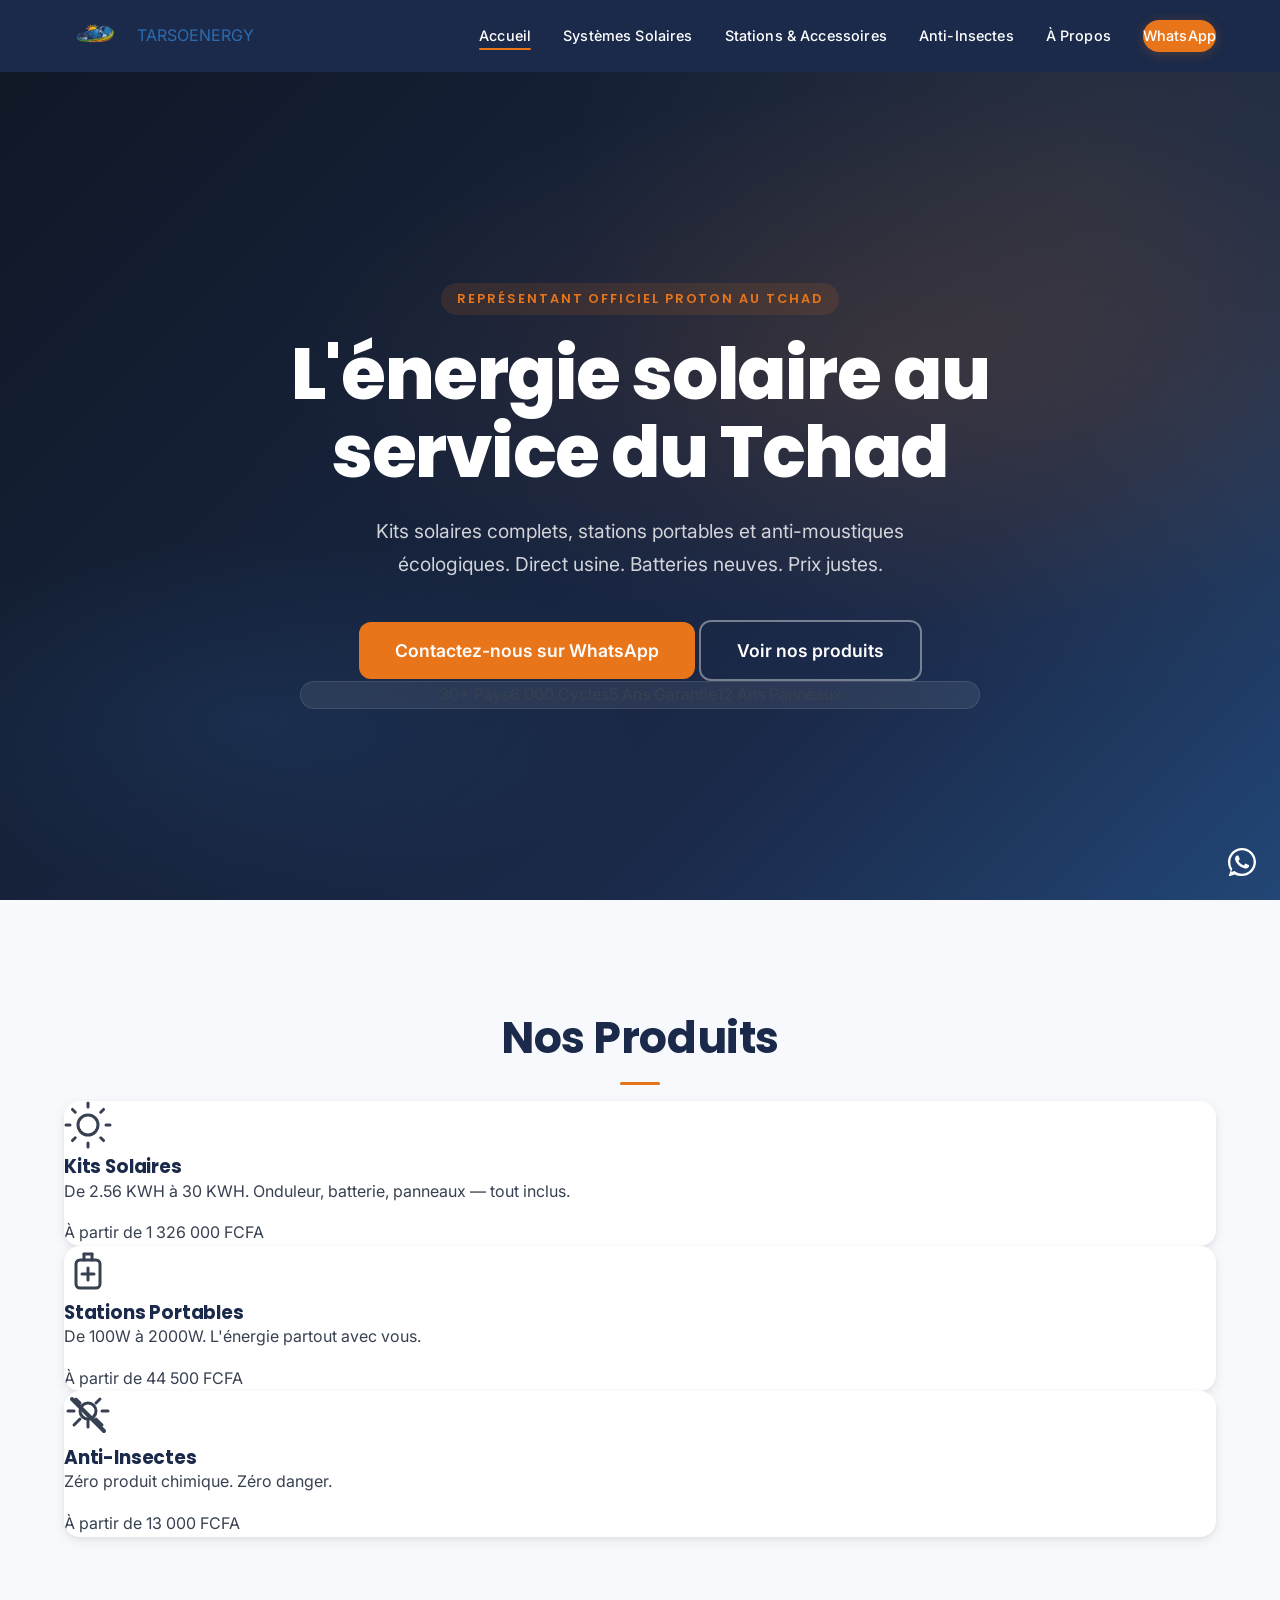
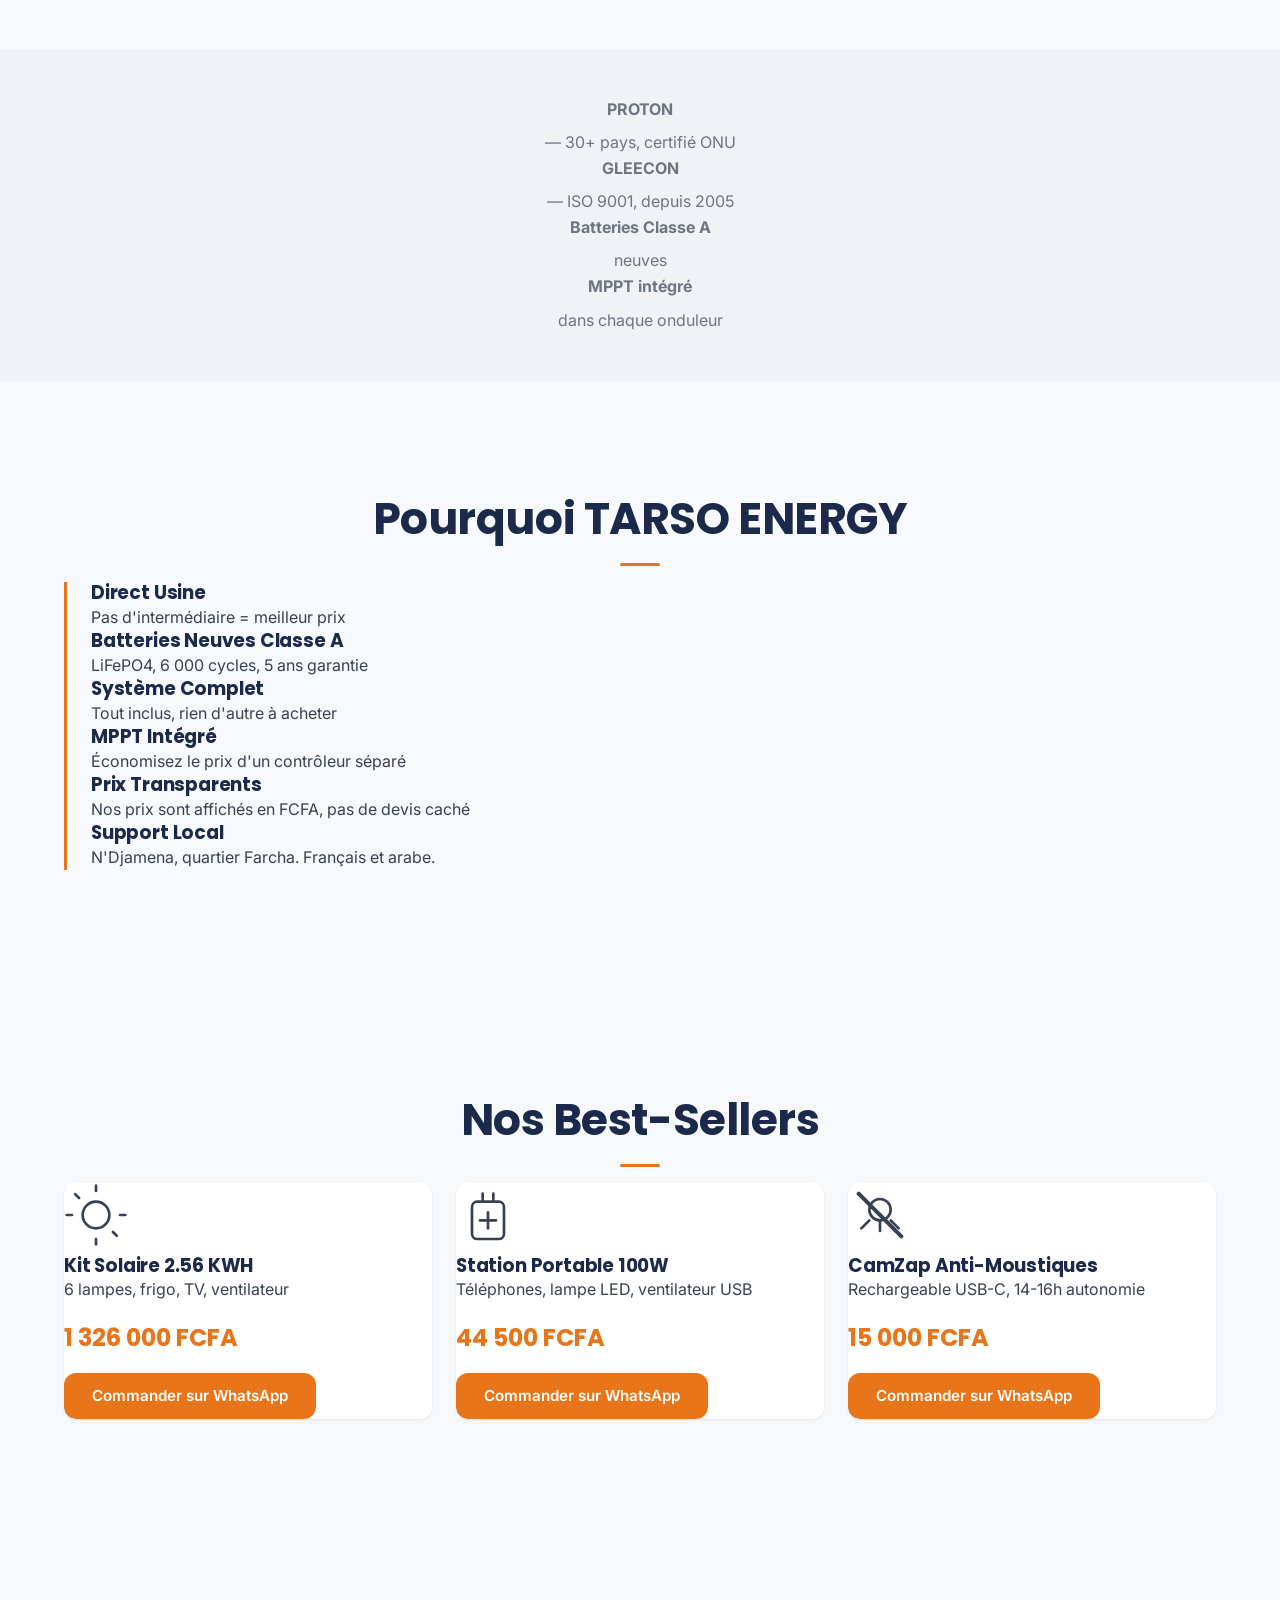
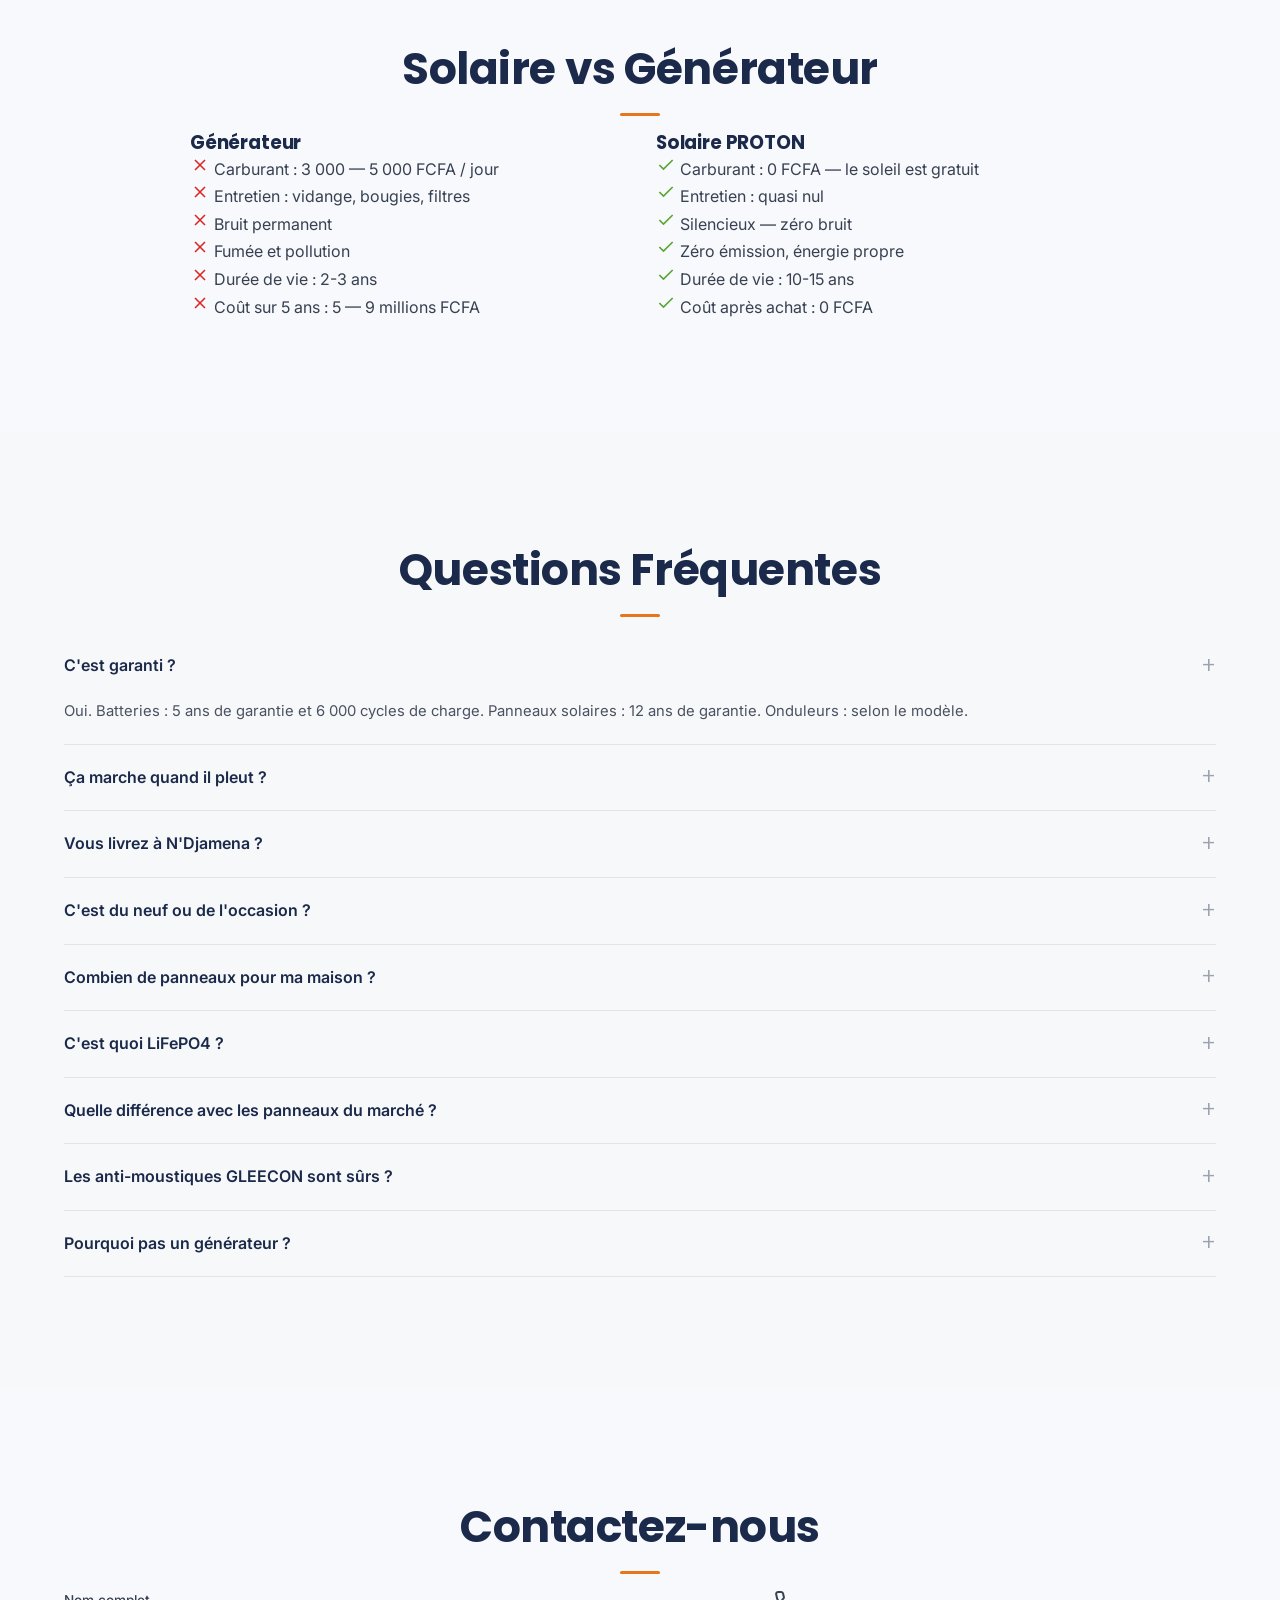
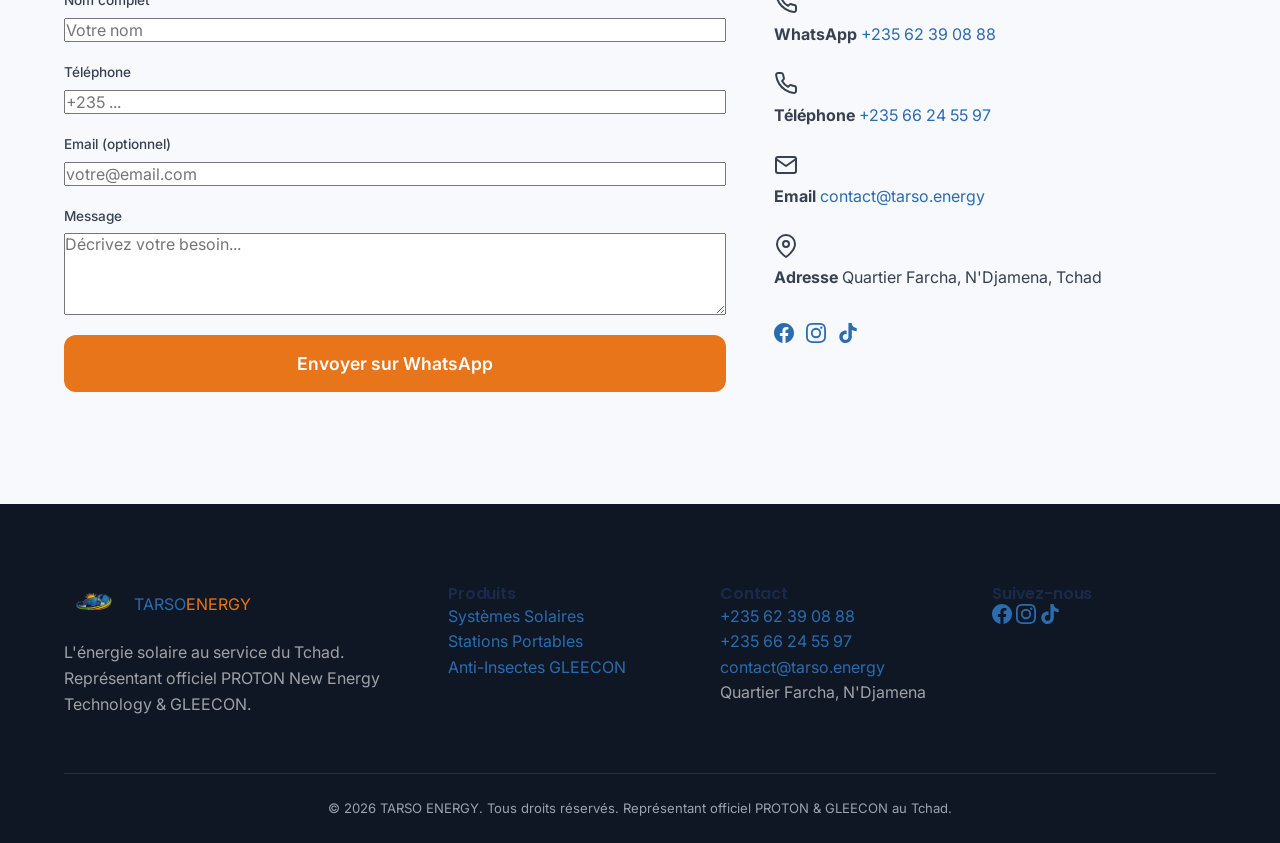
==== commit c535d1fd: "update 4" ====
--- a/website/index.html
+++ b/website/index.html
@@ -8,7 +8,7 @@
   <meta name="description" content="Kits solaires complets, stations portables et anti-moustiques écologiques au Tchad. Direct usine PROTON. Batteries neuves LiFePO4. Prix justes en FCFA.">
   <meta property="og:title" content="TARSO ENERGY — L'énergie solaire au service du Tchad">
   <meta property="og:description" content="Kits solaires complets, stations portables et anti-moustiques écologiques au Tchad. Direct usine PROTON. Batteries neuves LiFePO4. Prix justes en FCFA.">
-  <meta property="og:image" content="assets/images/hero-bg.jpeg">
+  <meta property="og:image" content="assets/images/logo-full.jpeg">
   <meta property="og:type" content="website">
   <meta property="og:locale" content="fr_FR">
   <link rel="preconnect" href="https://fonts.googleapis.com">
@@ -24,7 +24,7 @@
   <nav class="navbar" id="navbar">
     <div class="container">
       <a href="index.html" class="nav-logo">
-        <img src="assets/images/logo-icon.jpeg" alt="Tarso Energy">
+        <img src="assets/images/logo-icon.png" alt="Tarso Energy">
         <span class="logo-text">TARSO<span class="logo-accent">ENERGY</span></span>
       </a>
       <button class="hamburger" id="hamburger" aria-label="Menu">
@@ -45,8 +45,7 @@
   <main>
 
     <!-- ===================== HERO ===================== -->
-    <section class="hero" style="background-image: url('assets/images/hero-bg.jpeg');">
-      <div class="hero-overlay"></div>
+    <section class="hero hero-gradient">
       <div class="container hero-content">
         <span class="hero-tag">Représentant officiel PROTON au Tchad</span>
         <h1>L'énergie solaire au service du Tchad</h1>
@@ -431,7 +430,7 @@
       <div class="footer-grid">
         <div class="footer-col footer-brand">
           <a href="index.html" class="footer-logo">
-            <img src="assets/images/logo-icon.jpeg" alt="Tarso Energy">
+            <img src="assets/images/logo-icon.png" alt="Tarso Energy">
             <span>TARSO<span style="color:var(--color-accent)">ENERGY</span></span>
           </a>
           <p>L'énergie solaire au service du Tchad. Représentant officiel PROTON New Energy Technology & GLEECON.</p>
--- a/website/assets/css/style.css
+++ b/website/assets/css/style.css
@@ -442,6 +442,35 @@
   padding-top: var(--navbar-height);
 }
 
+/* Premium CSS gradient hero — no image needed */
+.hero-gradient {
+  background: linear-gradient(135deg, #0F1724 0%, #1B2A4A 35%, #2B6CB0 70%, #1B2A4A 100%);
+  background-size: 200% 200%;
+  animation: heroShift 12s ease infinite;
+}
+
+.hero-gradient::before {
+  content: '';
+  position: absolute;
+  inset: 0;
+  background:
+    radial-gradient(ellipse 80% 50% at 70% 40%, rgba(232, 117, 26, 0.12) 0%, transparent 60%),
+    radial-gradient(ellipse 60% 40% at 20% 80%, rgba(43, 108, 176, 0.15) 0%, transparent 50%),
+    radial-gradient(circle at 85% 20%, rgba(245, 166, 35, 0.08) 0%, transparent 40%);
+  pointer-events: none;
+  z-index: 1;
+}
+
+.hero-gradient .hero-content {
+  position: relative;
+  z-index: 2;
+}
+
+@keyframes heroShift {
+  0%, 100% { background-position: 0% 50%; }
+  50% { background-position: 100% 50%; }
+}
+
 .hero-bg {
   position: absolute;
   inset: 0;
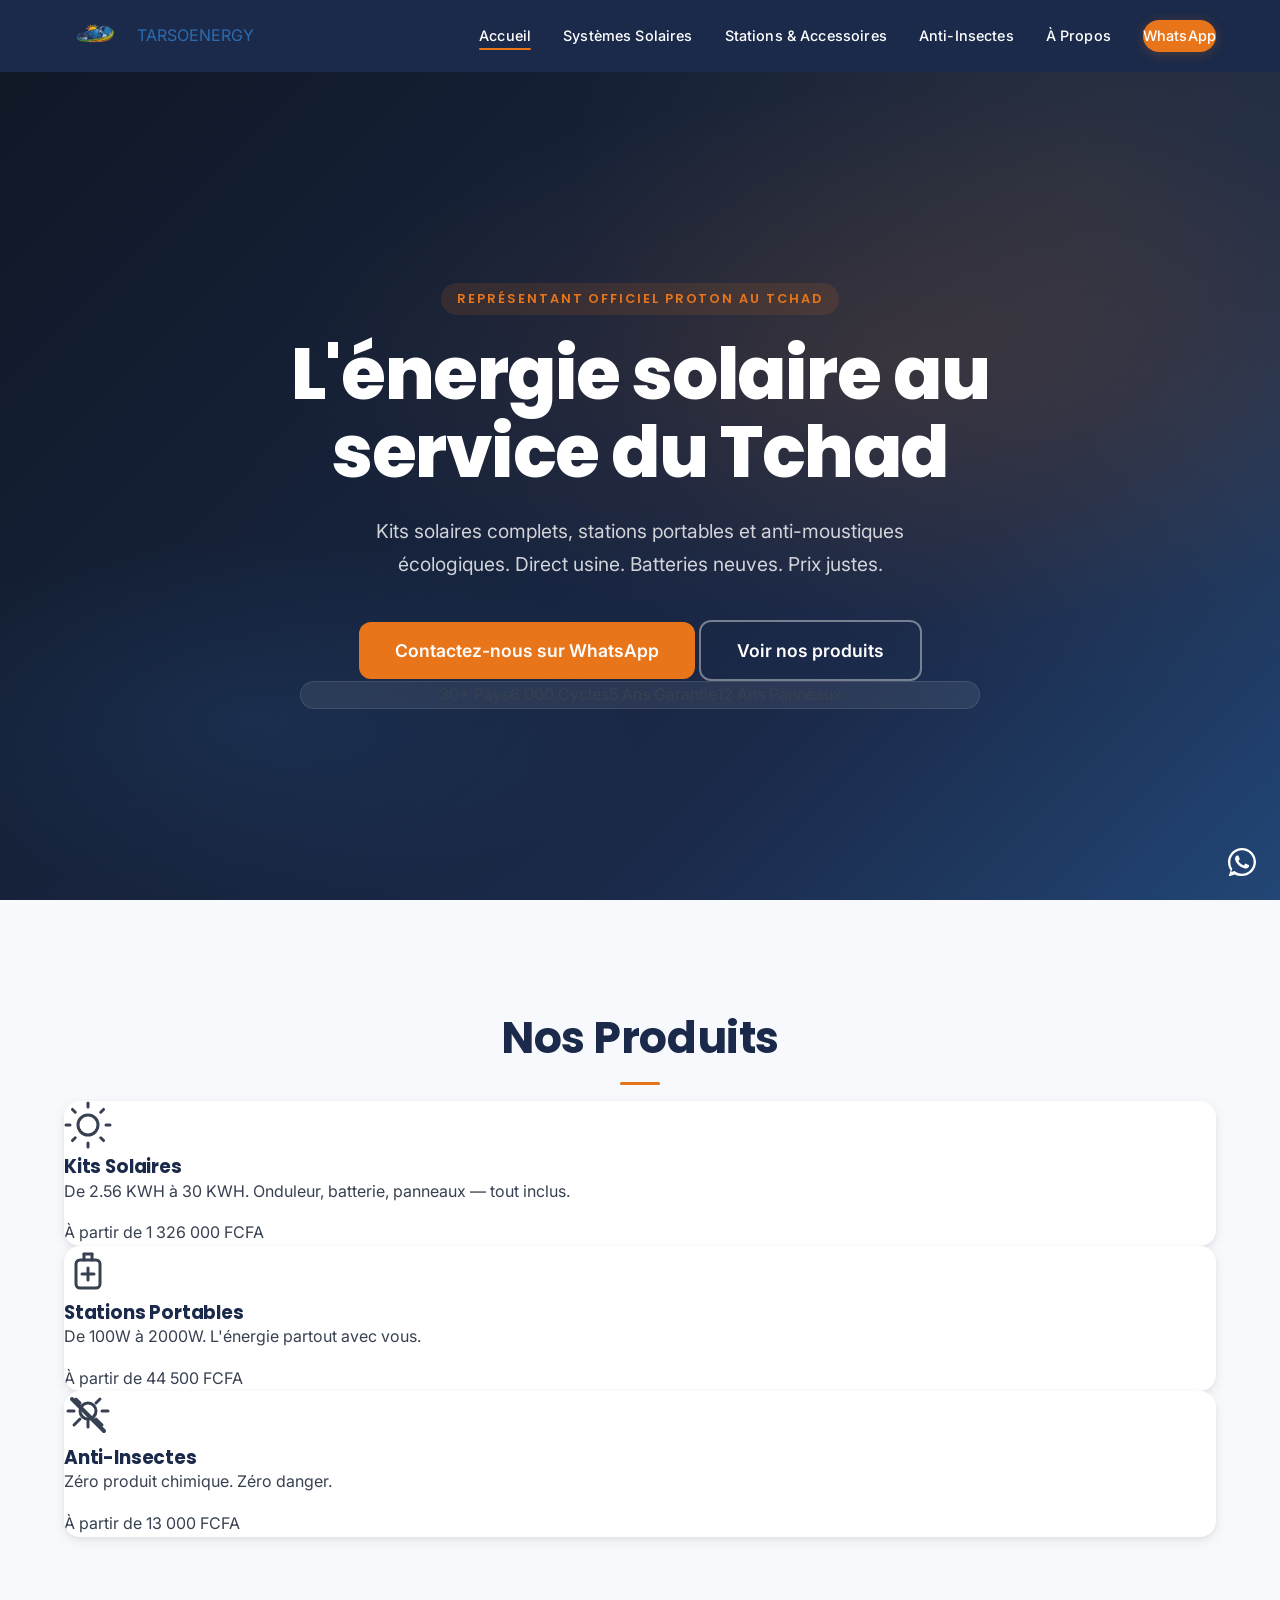
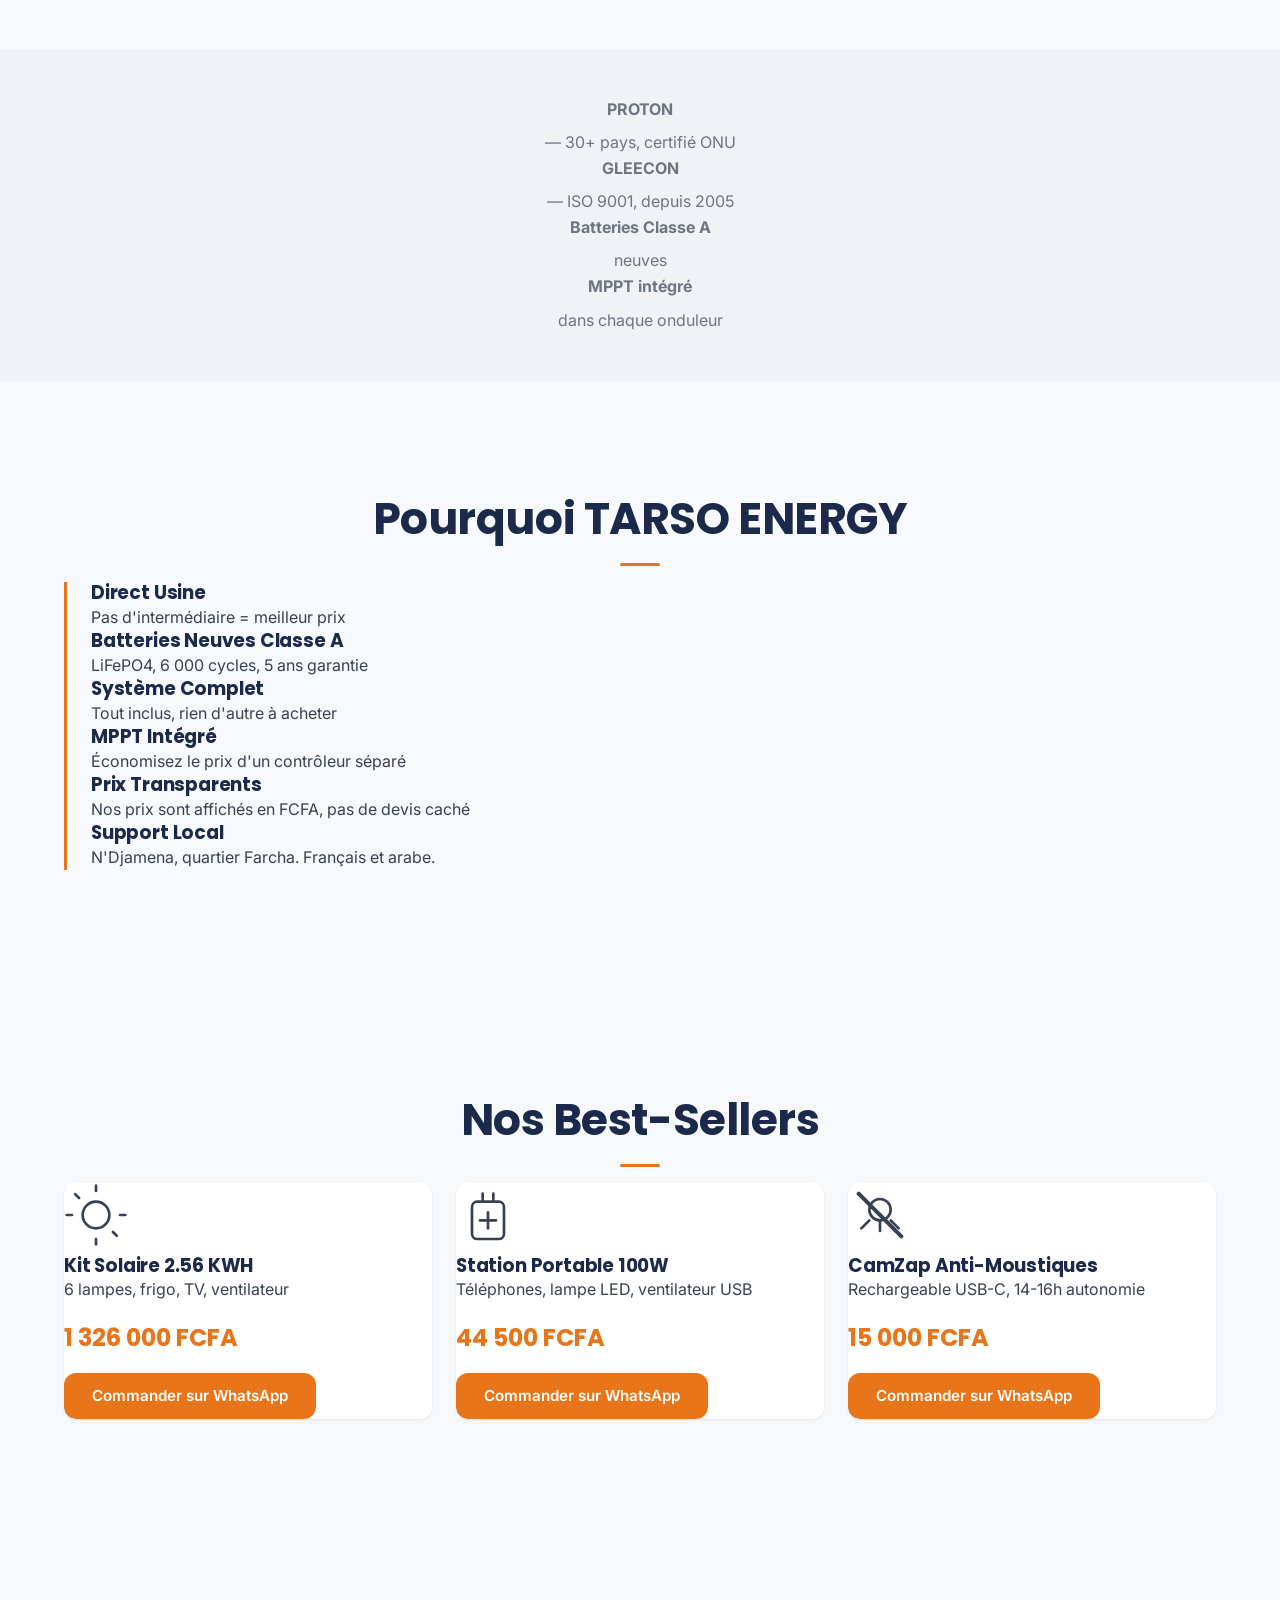
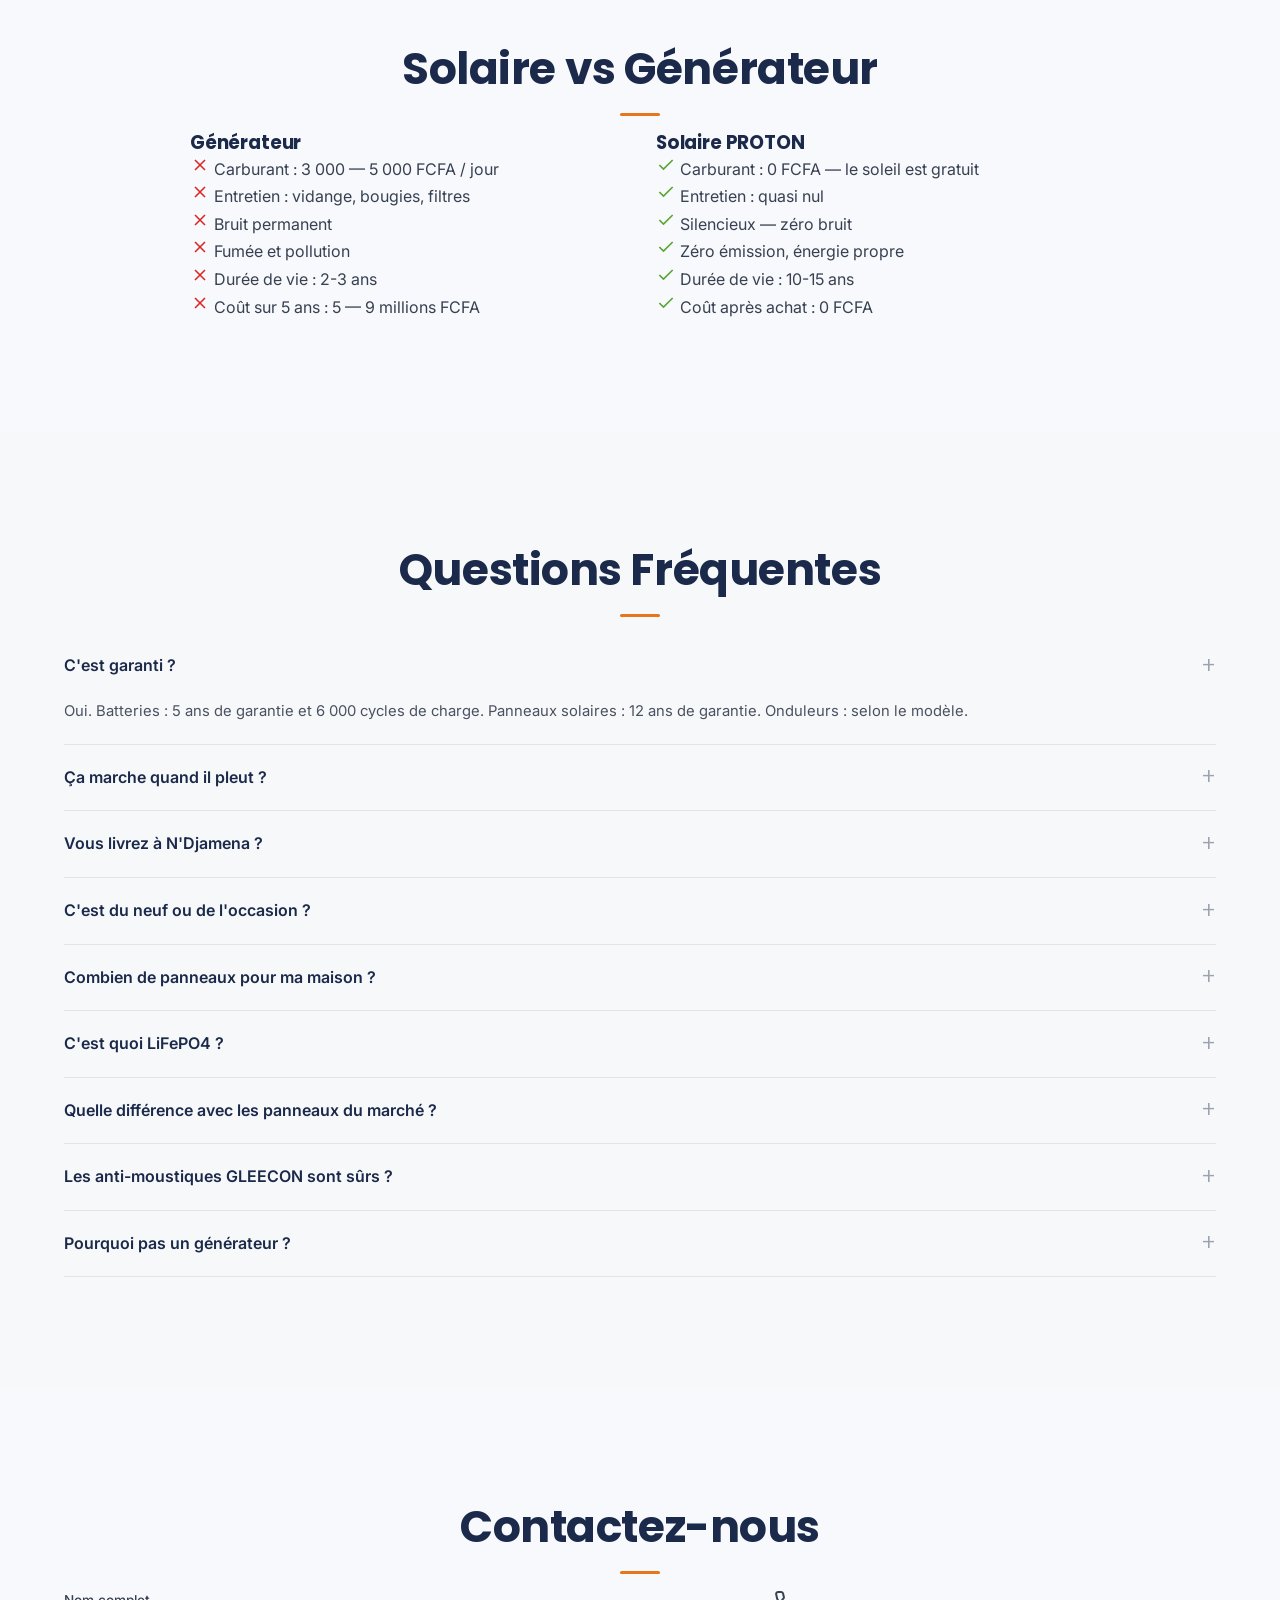
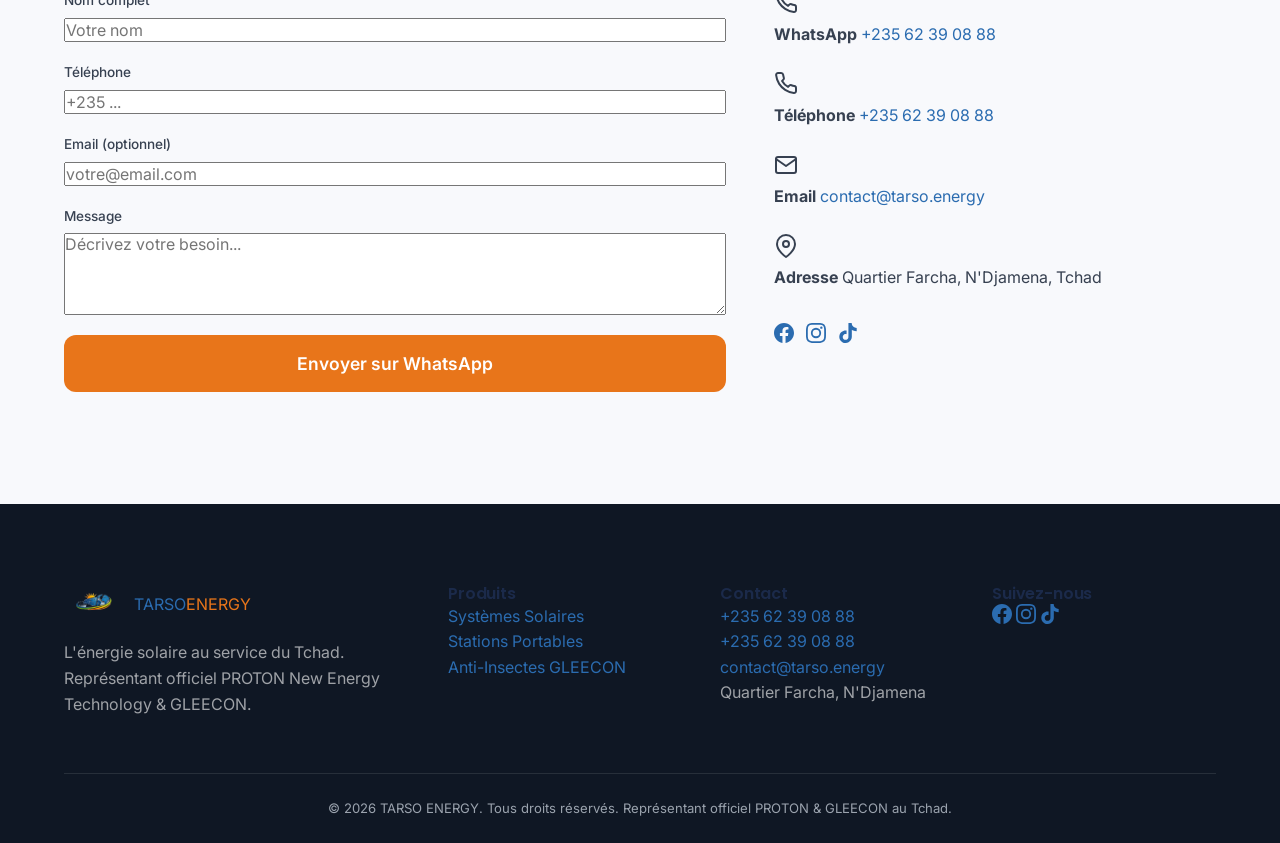
==== commit 364a46a2: "Update index.html" ====
--- a/website/index.html
+++ b/website/index.html
@@ -388,7 +388,7 @@
               <svg width="24" height="24" viewBox="0 0 24 24" fill="none" stroke="currentColor" stroke-width="2" stroke-linecap="round" stroke-linejoin="round"><path d="M22 16.92v3a2 2 0 01-2.18 2 19.79 19.79 0 01-8.63-3.07 19.5 19.5 0 01-6-6 19.79 19.79 0 01-3.07-8.67A2 2 0 014.11 2h3a2 2 0 012 1.72c.127.96.361 1.903.7 2.81a2 2 0 01-.45 2.11L8.09 9.91a16 16 0 006 6l1.27-1.27a2 2 0 012.11-.45c.907.339 1.85.573 2.81.7A2 2 0 0122 16.92z"/></svg>
               <div>
                 <strong>Téléphone</strong>
-                <a href="tel:+23566245597">+235 66 24 55 97</a>
+                <a href="tel:+23562390888">+235 62 39 08 88</a>
               </div>
             </div>
             <div class="contact-info-item">
@@ -447,7 +447,7 @@
           <h4>Contact</h4>
           <ul>
             <li><a href="https://wa.me/23562390888">+235 62 39 08 88</a></li>
-            <li><a href="tel:+23566245597">+235 66 24 55 97</a></li>
+            <li><a href="tel:+23562390888">+235 62 39 08 88</a></li>
             <li><a href="mailto:contact@tarso.energy">contact@tarso.energy</a></li>
             <li>Quartier Farcha, N'Djamena</li>
           </ul>
@@ -488,4 +488,4 @@
   </script>
 
 </body>
-</html>+</html>
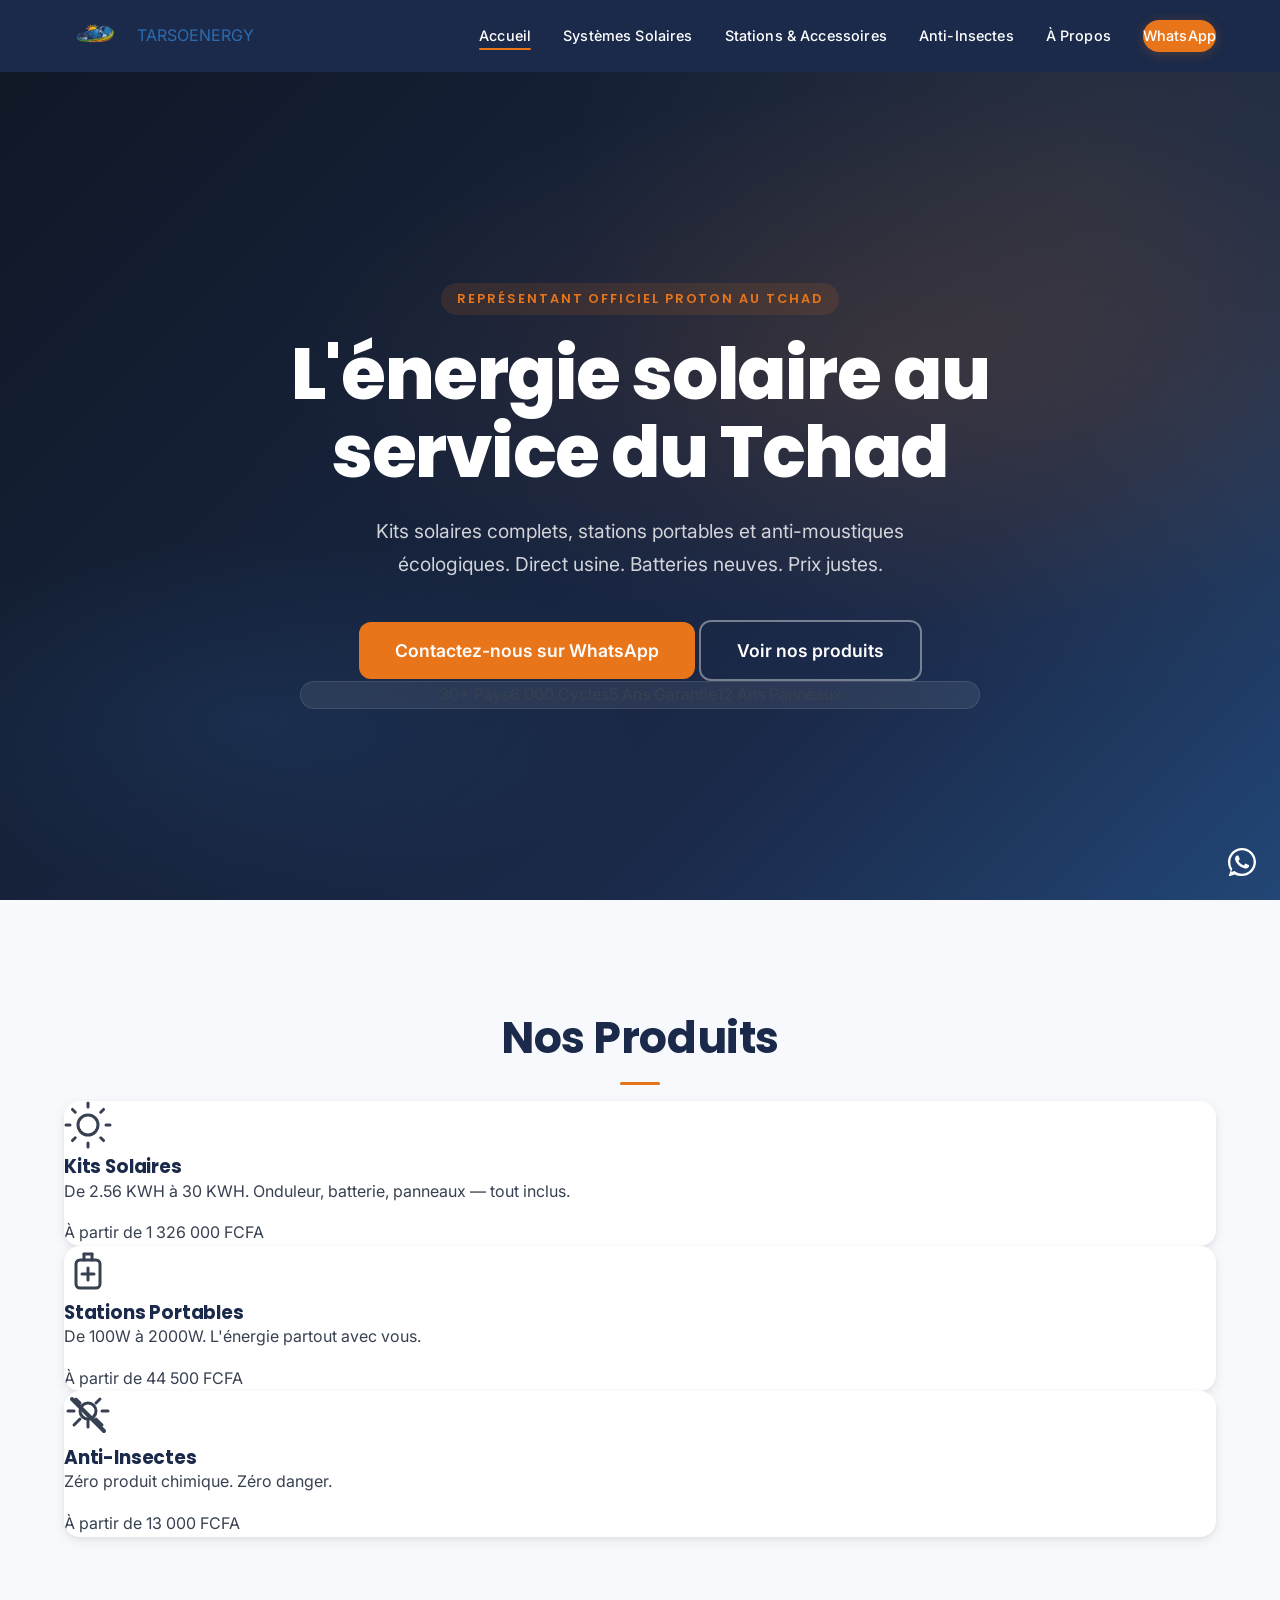
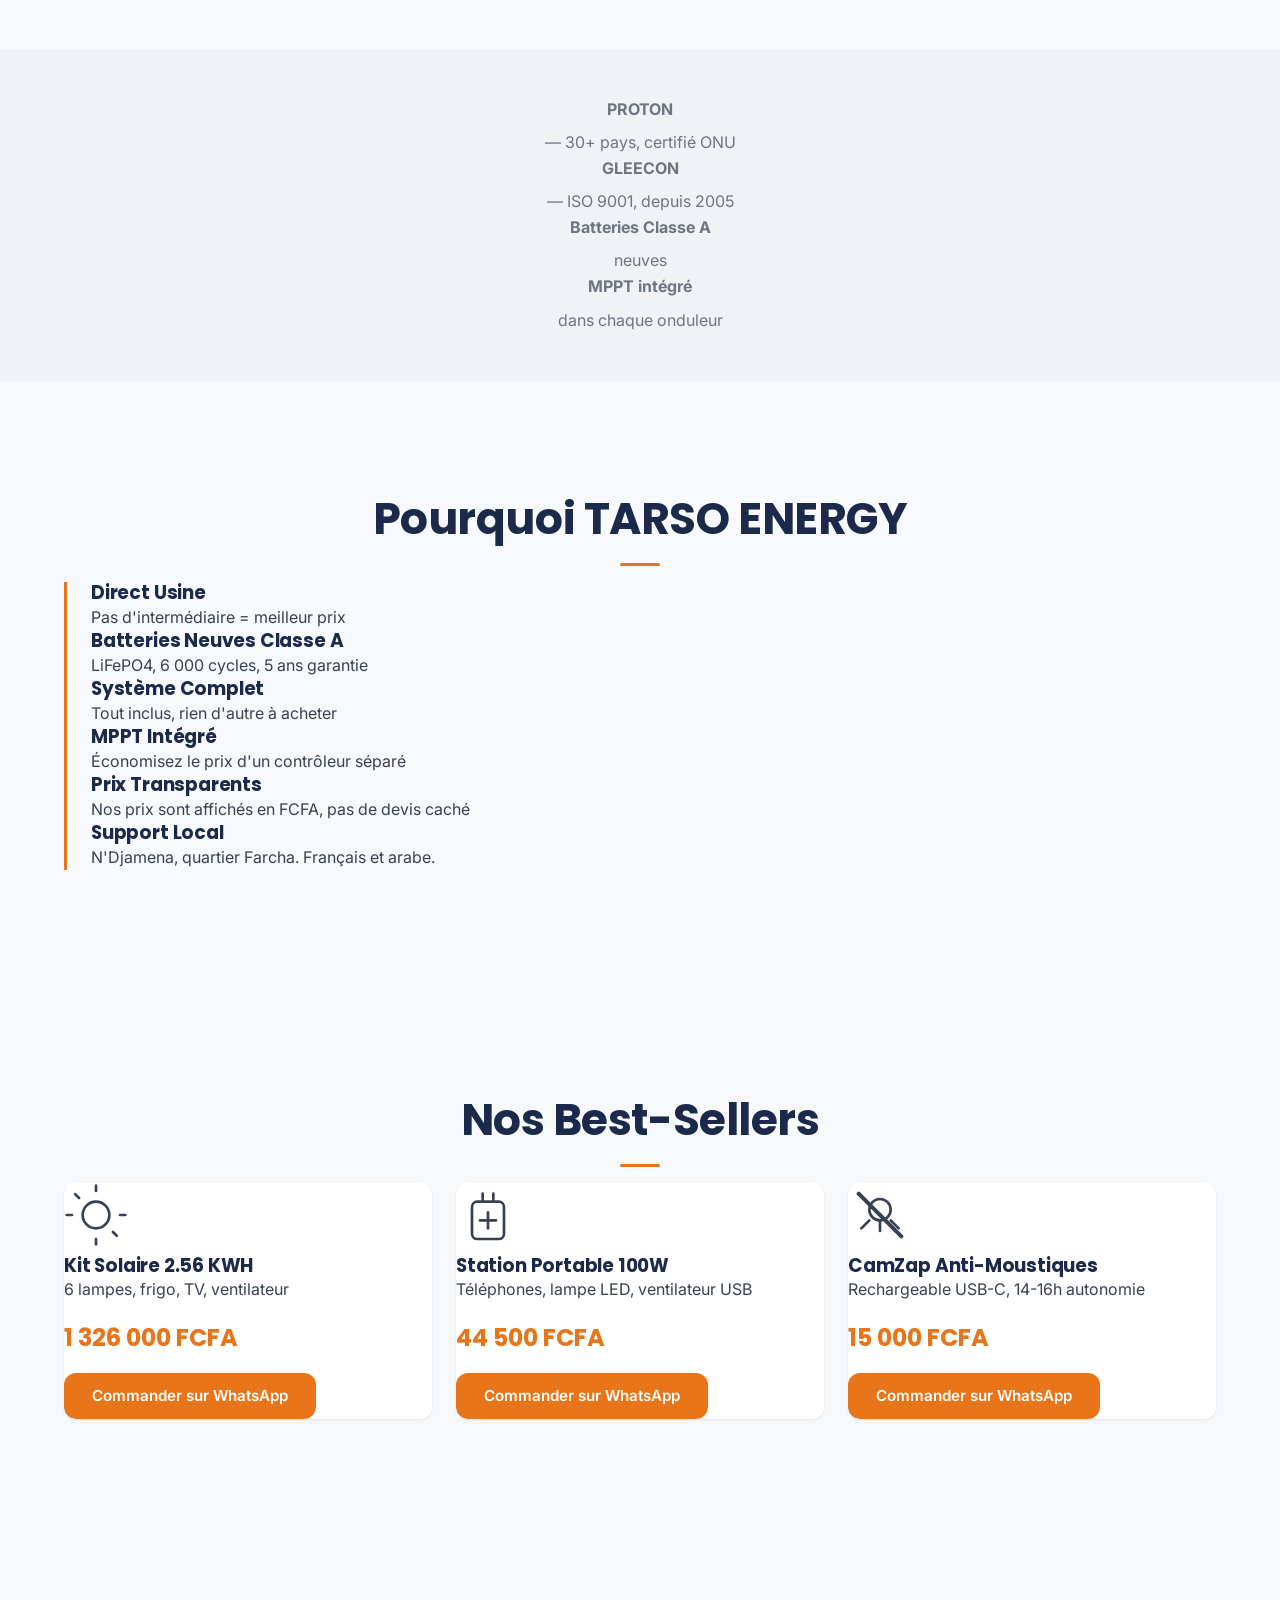
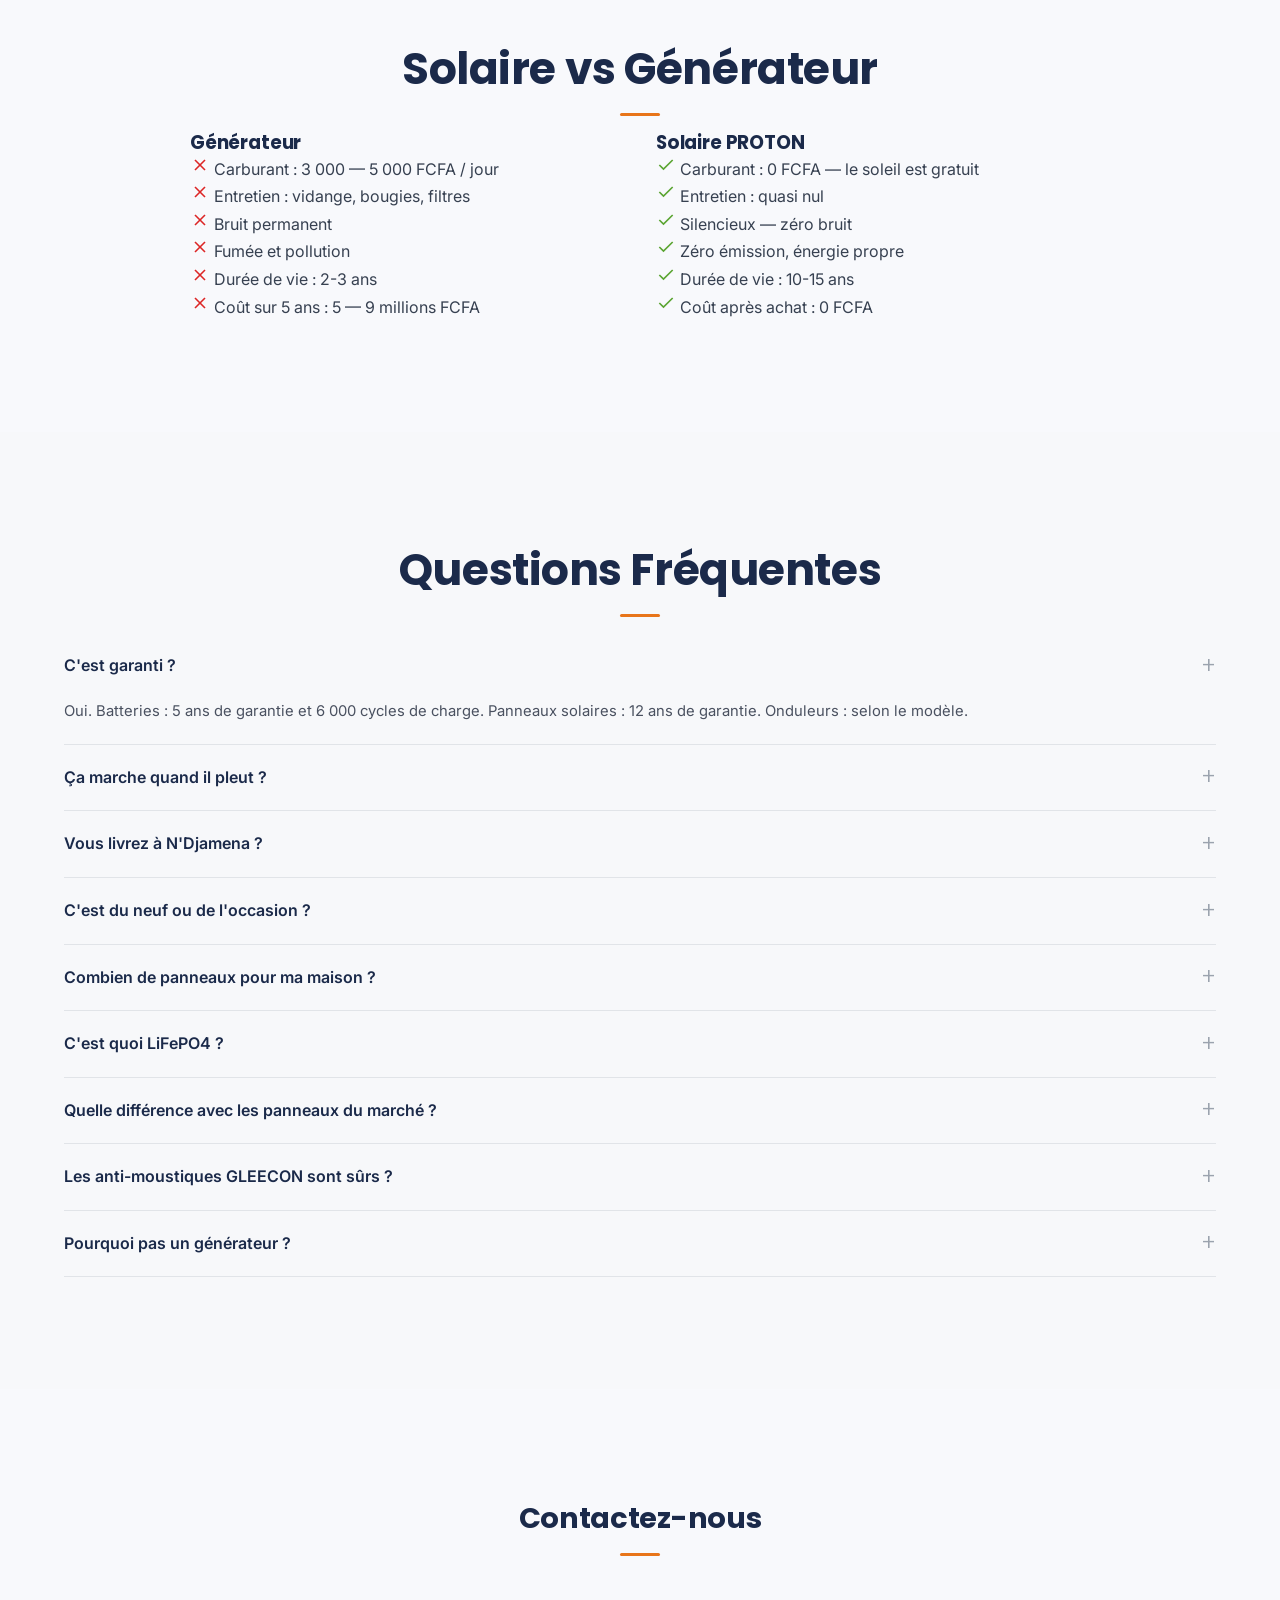
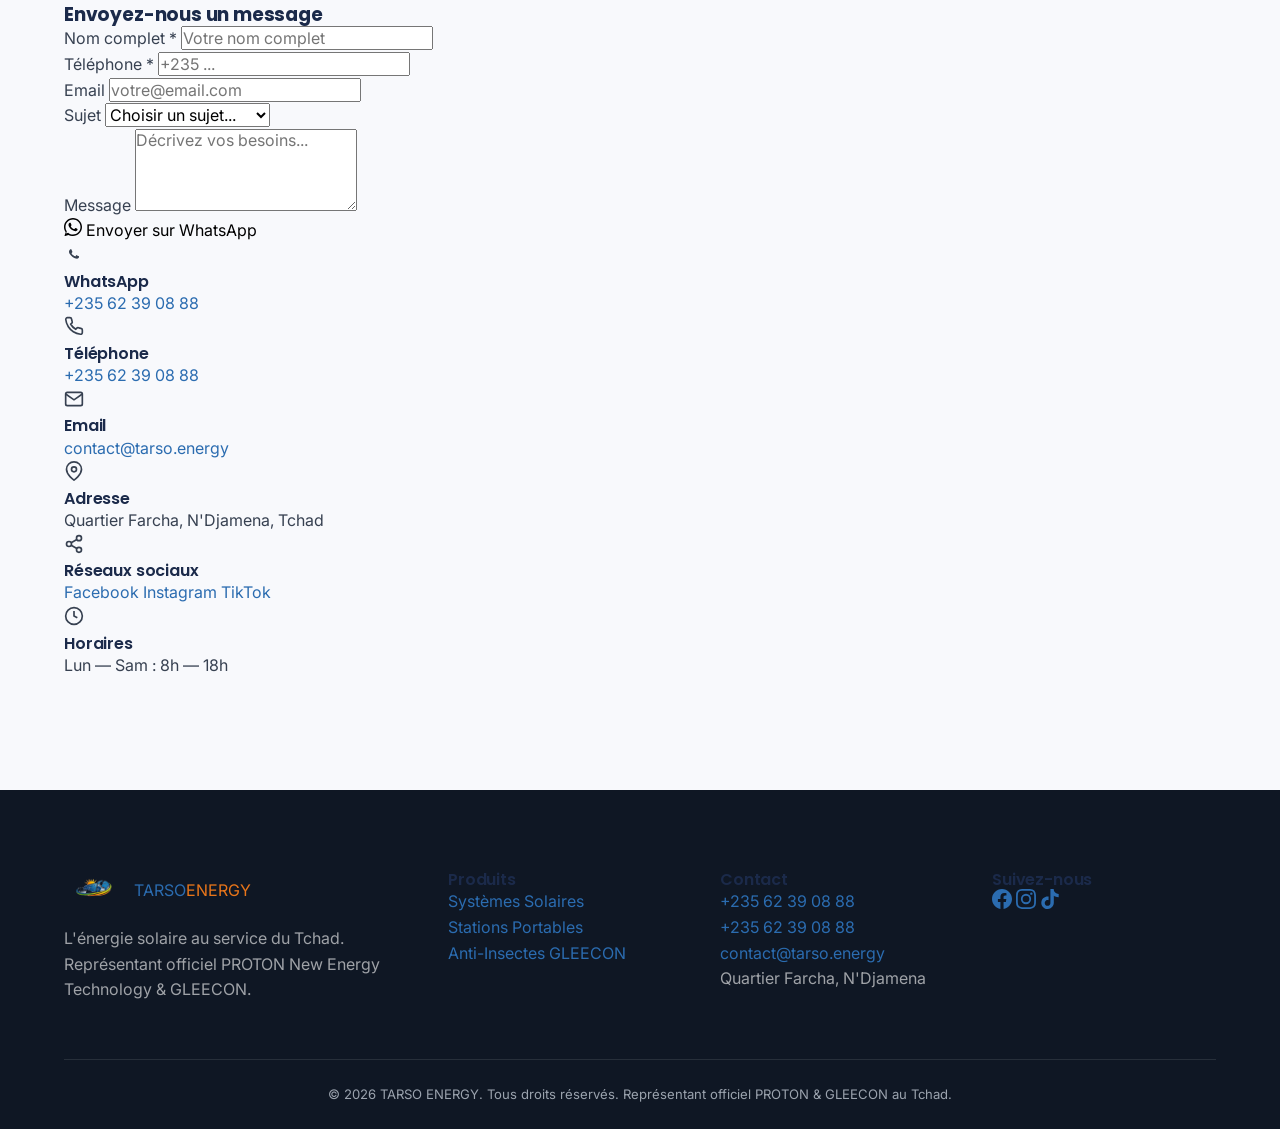
==== commit 8eb06fe1: "update 6" ====
--- a/website/index.html
+++ b/website/index.html
@@ -353,68 +353,106 @@
     <!-- ===================== CONTACT ===================== -->
     <section class="section" id="contact">
       <div class="container">
-        <h2 class="section-title">Contactez-nous</h2>
-        <div class="contact-grid">
-
-          <form class="contact-form" id="contactForm">
-            <div class="form-group">
-              <label for="contactName">Nom complet</label>
-              <input type="text" id="contactName" name="name" required placeholder="Votre nom">
-            </div>
-            <div class="form-group">
-              <label for="contactPhone">Téléphone</label>
-              <input type="tel" id="contactPhone" name="phone" required placeholder="+235 ...">
-            </div>
-            <div class="form-group">
-              <label for="contactEmail">Email (optionnel)</label>
-              <input type="email" id="contactEmail" name="email" placeholder="votre@email.com">
-            </div>
-            <div class="form-group">
-              <label for="contactMessage">Message</label>
-              <textarea id="contactMessage" name="message" rows="4" required placeholder="Décrivez votre besoin..."></textarea>
-            </div>
-            <button type="submit" class="btn btn-accent btn-lg btn-full">Envoyer sur WhatsApp</button>
-          </form>
-
-          <div class="contact-info">
-            <div class="contact-info-item">
-              <svg width="24" height="24" viewBox="0 0 24 24" fill="none" stroke="currentColor" stroke-width="2" stroke-linecap="round" stroke-linejoin="round"><path d="M22 16.92v3a2 2 0 01-2.18 2 19.79 19.79 0 01-8.63-3.07 19.5 19.5 0 01-6-6 19.79 19.79 0 01-3.07-8.67A2 2 0 014.11 2h3a2 2 0 012 1.72c.127.96.361 1.903.7 2.81a2 2 0 01-.45 2.11L8.09 9.91a16 16 0 006 6l1.27-1.27a2 2 0 012.11-.45c.907.339 1.85.573 2.81.7A2 2 0 0122 16.92z"/></svg>
+        <h2 class="section-title" style="text-align:center;margin-bottom:48px;font-family:var(--font-heading);font-size:1.8rem;font-weight:700;color:var(--color-primary);">Contactez-nous</h2>
+        <div class="ap-contact-grid">
+
+          <!-- Form -->
+          <div class="ap-form">
+            <h3>Envoyez-nous un message</h3>
+            <form id="contactForm">
+              <div class="ap-form-group">
+                <label for="contactName">Nom complet *</label>
+                <input type="text" id="contactName" name="name" required placeholder="Votre nom complet">
+              </div>
+              <div class="ap-form-group">
+                <label for="contactPhone">Téléphone *</label>
+                <input type="tel" id="contactPhone" name="phone" required placeholder="+235 ...">
+              </div>
+              <div class="ap-form-group">
+                <label for="contactEmail">Email</label>
+                <input type="email" id="contactEmail" name="email" placeholder="votre@email.com">
+              </div>
+              <div class="ap-form-group">
+                <label for="contactSubject">Sujet</label>
+                <select id="contactSubject" name="subject">
+                  <option value="">Choisir un sujet...</option>
+                  <option value="prix">Demande de prix</option>
+                  <option value="technique">Question technique</option>
+                  <option value="commande">Commande</option>
+                  <option value="partenariat">Partenariat</option>
+                  <option value="autre">Autre</option>
+                </select>
+              </div>
+              <div class="ap-form-group">
+                <label for="contactMessage">Message</label>
+                <textarea id="contactMessage" name="message" rows="4" placeholder="Décrivez vos besoins..."></textarea>
+              </div>
+              <button type="submit" class="ap-form-submit">
+                <svg viewBox="0 0 24 24" width="18" height="18" fill="currentColor"><path d="M17.472 14.382c-.297-.149-1.758-.867-2.03-.967-.273-.099-.471-.148-.67.15-.197.297-.767.966-.94 1.164-.173.199-.347.223-.644.075-.297-.15-1.255-.463-2.39-1.475-.883-.788-1.48-1.761-1.653-2.059-.173-.297-.018-.458.13-.606.134-.133.298-.347.446-.52.149-.174.198-.298.298-.497.099-.198.05-.371-.025-.52-.075-.149-.669-1.612-.916-2.207-.242-.579-.487-.5-.669-.51-.173-.008-.371-.01-.57-.01-.198 0-.52.074-.792.372-.272.297-1.04 1.016-1.04 2.479 0 1.462 1.065 2.875 1.213 3.074.149.198 2.096 3.2 5.077 4.487.709.306 1.262.489 1.694.625.712.227 1.36.195 1.871.118.571-.085 1.758-.719 2.006-1.413.248-.694.248-1.289.173-1.413-.074-.124-.272-.198-.57-.347z"/><path d="M12 0C5.373 0 0 5.373 0 12c0 2.625.846 5.059 2.284 7.034L.789 23.492a.5.5 0 00.611.611l4.458-1.495A11.944 11.944 0 0012 24c6.627 0 12-5.373 12-12S18.627 0 12 0zm0 22c-2.291 0-4.405-.763-6.103-2.048l-.427-.322-2.645.887.887-2.645-.322-.427A9.935 9.935 0 012 12C2 6.477 6.477 2 12 2s10 4.477 10 10-4.477 10-10 10z"/></svg>
+                Envoyer sur WhatsApp
+              </button>
+            </form>
+          </div>
+
+          <!-- Info Cards -->
+          <div class="ap-info-cards">
+            <div class="ap-info-card">
+              <div class="ap-info-icon">
+                <svg viewBox="0 0 24 24" width="20" height="20" fill="currentColor"><path d="M17.472 14.382c-.297-.149-1.758-.867-2.03-.967-.273-.099-.471-.148-.67.15-.197.297-.767.966-.94 1.164-.173.199-.347.223-.644.075-.297-.15-1.255-.463-2.39-1.475-.883-.788-1.48-1.761-1.653-2.059-.173-.297-.018-.458.13-.606.134-.133.298-.347.446-.52.149-.174.198-.298.298-.497.099-.198.05-.371-.025-.52-.075-.149-.669-1.612-.916-2.207-.242-.579-.487-.5-.669-.51-.173-.008-.371-.01-.57-.01-.198 0-.52.074-.792.372-.272.297-1.04 1.016-1.04 2.479 0 1.462 1.065 2.875 1.213 3.074.149.198 2.096 3.2 5.077 4.487.709.306 1.262.489 1.694.625.712.227 1.36.195 1.871.118.571-.085 1.758-.719 2.006-1.413.248-.694.248-1.289.173-1.413-.074-.124-.272-.198-.57-.347z"/></svg>
+              </div>
               <div>
-                <strong>WhatsApp</strong>
-                <a href="https://wa.me/23562390888">+235 62 39 08 88</a>
-              </div>
-            </div>
-            <div class="contact-info-item">
-              <svg width="24" height="24" viewBox="0 0 24 24" fill="none" stroke="currentColor" stroke-width="2" stroke-linecap="round" stroke-linejoin="round"><path d="M22 16.92v3a2 2 0 01-2.18 2 19.79 19.79 0 01-8.63-3.07 19.5 19.5 0 01-6-6 19.79 19.79 0 01-3.07-8.67A2 2 0 014.11 2h3a2 2 0 012 1.72c.127.96.361 1.903.7 2.81a2 2 0 01-.45 2.11L8.09 9.91a16 16 0 006 6l1.27-1.27a2 2 0 012.11-.45c.907.339 1.85.573 2.81.7A2 2 0 0122 16.92z"/></svg>
+                <h4>WhatsApp</h4>
+                <p><a href="https://wa.me/23562390888" target="_blank">+235 62 39 08 88</a></p>
+              </div>
+            </div>
+            <div class="ap-info-card">
+              <div class="ap-info-icon">
+                <svg viewBox="0 0 24 24" width="20" height="20" fill="none" stroke="currentColor" stroke-width="2"><path d="M22 16.92v3a2 2 0 01-2.18 2 19.79 19.79 0 01-8.63-3.07 19.5 19.5 0 01-6-6 19.79 19.79 0 01-3.07-8.67A2 2 0 014.11 2h3a2 2 0 012 1.72c.127.96.361 1.903.7 2.81a2 2 0 01-.45 2.11L8.09 9.91a16 16 0 006 6l1.27-1.27a2 2 0 012.11-.45c.907.339 1.85.573 2.81.7A2 2 0 0122 16.92z"/></svg>
+              </div>
               <div>
-                <strong>Téléphone</strong>
-                <a href="tel:+23562390888">+235 62 39 08 88</a>
-              </div>
-            </div>
-            <div class="contact-info-item">
-              <svg width="24" height="24" viewBox="0 0 24 24" fill="none" stroke="currentColor" stroke-width="2" stroke-linecap="round" stroke-linejoin="round"><path d="M4 4h16c1.1 0 2 .9 2 2v12c0 1.1-.9 2-2 2H4c-1.1 0-2-.9-2-2V6c0-1.1.9-2 2-2z"/><polyline points="22,6 12,13 2,6"/></svg>
+                <h4>Téléphone</h4>
+                <p><a href="tel:+23562390888">+235 62 39 08 88</a></p>
+              </div>
+            </div>
+            <div class="ap-info-card">
+              <div class="ap-info-icon">
+                <svg viewBox="0 0 24 24" width="20" height="20" fill="none" stroke="currentColor" stroke-width="2"><path d="M4 4h16c1.1 0 2 .9 2 2v12c0 1.1-.9 2-2 2H4c-1.1 0-2-.9-2-2V6c0-1.1.9-2 2-2z"/><polyline points="22,6 12,13 2,6"/></svg>
+              </div>
               <div>
-                <strong>Email</strong>
-                <a href="mailto:contact@tarso.energy">contact@tarso.energy</a>
-              </div>
-            </div>
-            <div class="contact-info-item">
-              <svg width="24" height="24" viewBox="0 0 24 24" fill="none" stroke="currentColor" stroke-width="2" stroke-linecap="round" stroke-linejoin="round"><path d="M21 10c0 7-9 13-9 13s-9-6-9-13a9 9 0 0118 0z"/><circle cx="12" cy="10" r="3"/></svg>
+                <h4>Email</h4>
+                <p><a href="mailto:contact@tarso.energy">contact@tarso.energy</a></p>
+              </div>
+            </div>
+            <div class="ap-info-card">
+              <div class="ap-info-icon">
+                <svg viewBox="0 0 24 24" width="20" height="20" fill="none" stroke="currentColor" stroke-width="2"><path d="M21 10c0 7-9 13-9 13s-9-6-9-13a9 9 0 0118 0z"/><circle cx="12" cy="10" r="3"/></svg>
+              </div>
               <div>
-                <strong>Adresse</strong>
-                <span>Quartier Farcha, N'Djamena, Tchad</span>
-              </div>
-            </div>
-            <div class="contact-social">
-              <a href="https://www.facebook.com/tarso.energy" target="_blank" rel="noopener" aria-label="Facebook" class="social-link">
-                <svg width="20" height="20" viewBox="0 0 24 24" fill="currentColor"><path d="M24 12.073c0-6.627-5.373-12-12-12s-12 5.373-12 12c0 5.99 4.388 10.954 10.125 11.854v-8.385H7.078v-3.47h3.047V9.43c0-3.007 1.792-4.669 4.533-4.669 1.312 0 2.686.235 2.686.235v2.953H15.83c-1.491 0-1.956.925-1.956 1.874v2.25h3.328l-.532 3.47h-2.796v8.385C19.612 23.027 24 18.062 24 12.073z"/></svg>
-              </a>
-              <a href="https://www.instagram.com/tarso.energy" target="_blank" rel="noopener" aria-label="Instagram" class="social-link">
-                <svg width="20" height="20" viewBox="0 0 24 24" fill="currentColor"><path d="M12 2.163c3.204 0 3.584.012 4.85.07 3.252.148 4.771 1.691 4.919 4.919.058 1.265.069 1.645.069 4.849 0 3.205-.012 3.584-.069 4.849-.149 3.225-1.664 4.771-4.919 4.919-1.266.058-1.644.07-4.85.07-3.204 0-3.584-.012-4.849-.07-3.26-.149-4.771-1.699-4.919-4.92-.058-1.265-.07-1.644-.07-4.849 0-3.204.013-3.583.07-4.849.149-3.227 1.664-4.771 4.919-4.919 1.266-.057 1.645-.069 4.849-.069zM12 0C8.741 0 8.333.014 7.053.072 2.695.272.273 2.69.073 7.052.014 8.333 0 8.741 0 12c0 3.259.014 3.668.072 4.948.2 4.358 2.618 6.78 6.98 6.98C8.333 23.986 8.741 24 12 24c3.259 0 3.668-.014 4.948-.072 4.354-.2 6.782-2.618 6.979-6.98.059-1.28.073-1.689.073-4.948 0-3.259-.014-3.667-.072-4.947-.196-4.354-2.617-6.78-6.979-6.98C15.668.014 15.259 0 12 0zm0 5.838a6.162 6.162 0 100 12.324 6.162 6.162 0 000-12.324zM12 16a4 4 0 110-8 4 4 0 010 8zm6.406-11.845a1.44 1.44 0 100 2.881 1.44 1.44 0 000-2.881z"/></svg>
-              </a>
-              <a href="https://www.tiktok.com/@tarso.energy" target="_blank" rel="noopener" aria-label="TikTok" class="social-link">
-                <svg width="20" height="20" viewBox="0 0 24 24" fill="currentColor"><path d="M12.525.02c1.31-.02 2.61-.01 3.91-.02.08 1.53.63 3.09 1.75 4.17 1.12 1.11 2.7 1.62 4.24 1.79v4.03c-1.44-.05-2.89-.35-4.2-.97-.57-.26-1.1-.59-1.62-.93-.01 2.92.01 5.84-.02 8.75-.08 1.4-.54 2.79-1.35 3.94-1.31 1.92-3.58 3.17-5.91 3.21-1.43.08-2.86-.31-4.08-1.03-2.02-1.19-3.44-3.37-3.65-5.71-.02-.5-.03-1-.01-1.49.18-1.9 1.12-3.72 2.58-4.96 1.66-1.44 3.98-2.13 6.15-1.72.02 1.48-.04 2.96-.04 4.44-.99-.32-2.15-.23-3.02.37-.63.41-1.11 1.04-1.36 1.75-.21.51-.15 1.07-.14 1.61.24 1.64 1.82 3.02 3.5 2.87 1.12-.01 2.19-.66 2.77-1.61.19-.33.4-.67.41-1.06.1-1.79.06-3.57.07-5.36.01-4.03-.01-8.05.02-12.07z"/></svg>
-              </a>
+                <h4>Adresse</h4>
+                <p>Quartier Farcha, N'Djamena, Tchad</p>
+              </div>
+            </div>
+            <div class="ap-info-card">
+              <div class="ap-info-icon">
+                <svg viewBox="0 0 24 24" width="20" height="20" fill="none" stroke="currentColor" stroke-width="2"><circle cx="18" cy="5" r="3"/><circle cx="6" cy="12" r="3"/><circle cx="18" cy="19" r="3"/><line x1="8.59" y1="13.51" x2="15.42" y2="17.49"/><line x1="15.41" y1="6.51" x2="8.59" y2="10.49"/></svg>
+              </div>
+              <div>
+                <h4>Réseaux sociaux</h4>
+                <div class="social-links">
+                  <a href="https://www.facebook.com/tarso.energy" target="_blank">Facebook</a>
+                  <a href="https://www.instagram.com/tarso.energy" target="_blank">Instagram</a>
+                  <a href="https://www.tiktok.com/@tarso.energy" target="_blank">TikTok</a>
+                </div>
+              </div>
+            </div>
+            <div class="ap-info-card">
+              <div class="ap-info-icon">
+                <svg viewBox="0 0 24 24" width="20" height="20" fill="none" stroke="currentColor" stroke-width="2"><circle cx="12" cy="12" r="10"/><polyline points="12 6 12 12 16 14"/></svg>
+              </div>
+              <div>
+                <h4>Horaires</h4>
+                <p>Lun — Sam : 8h — 18h</p>
+              </div>
             </div>
           </div>
 
@@ -488,4 +526,4 @@
   </script>
 
 </body>
-</html>
+</html>
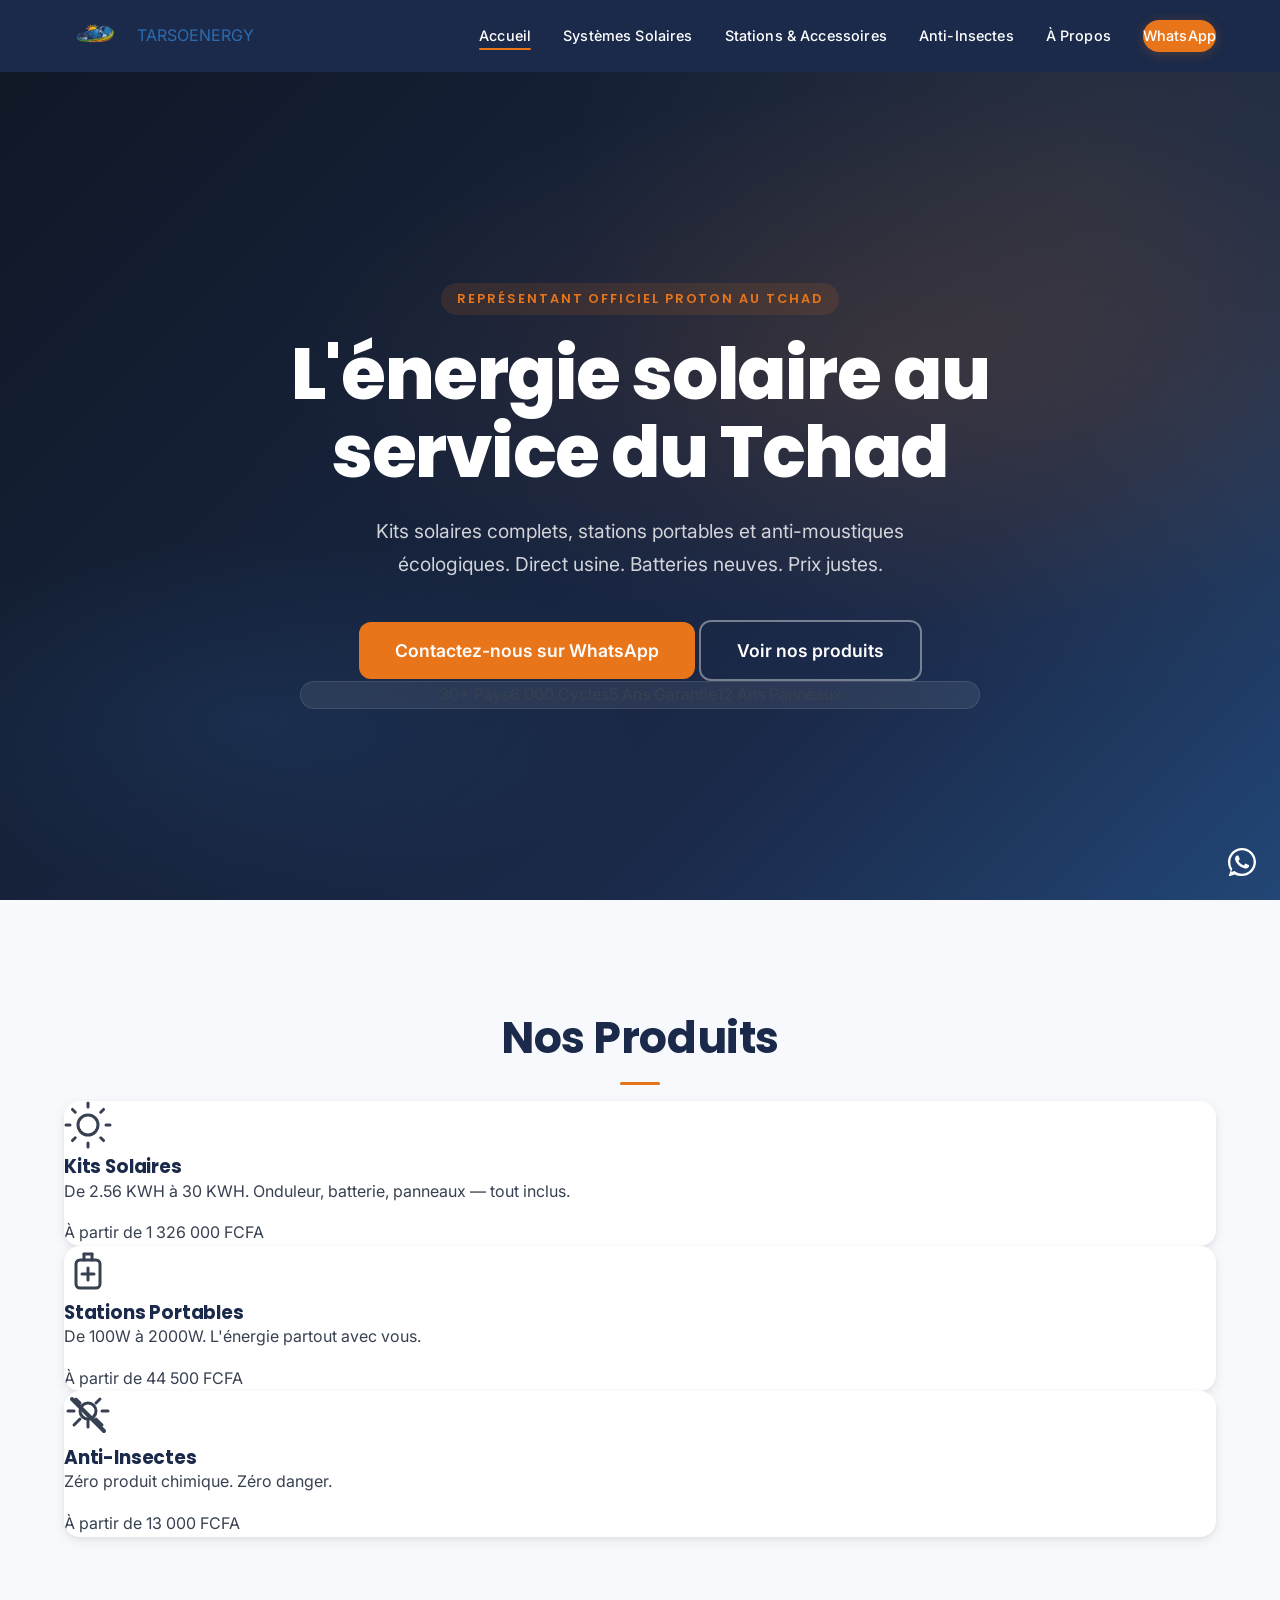
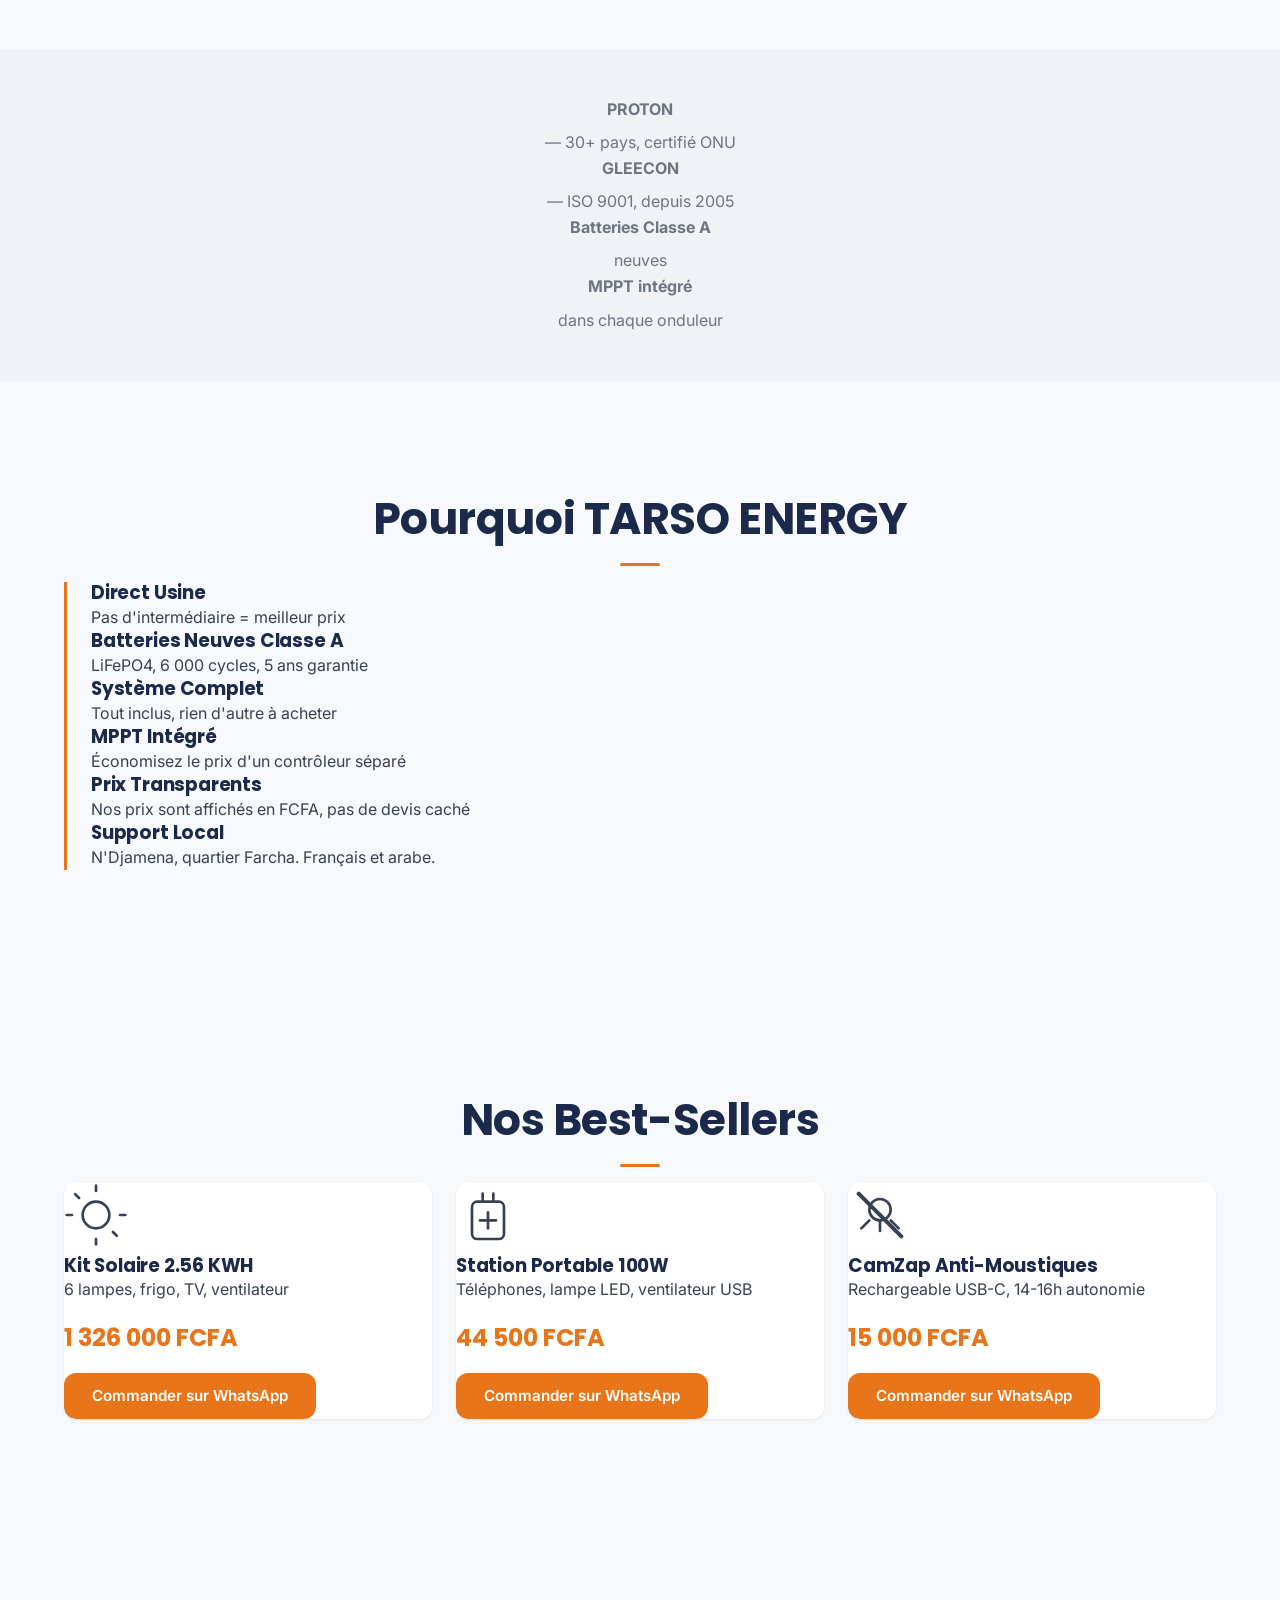
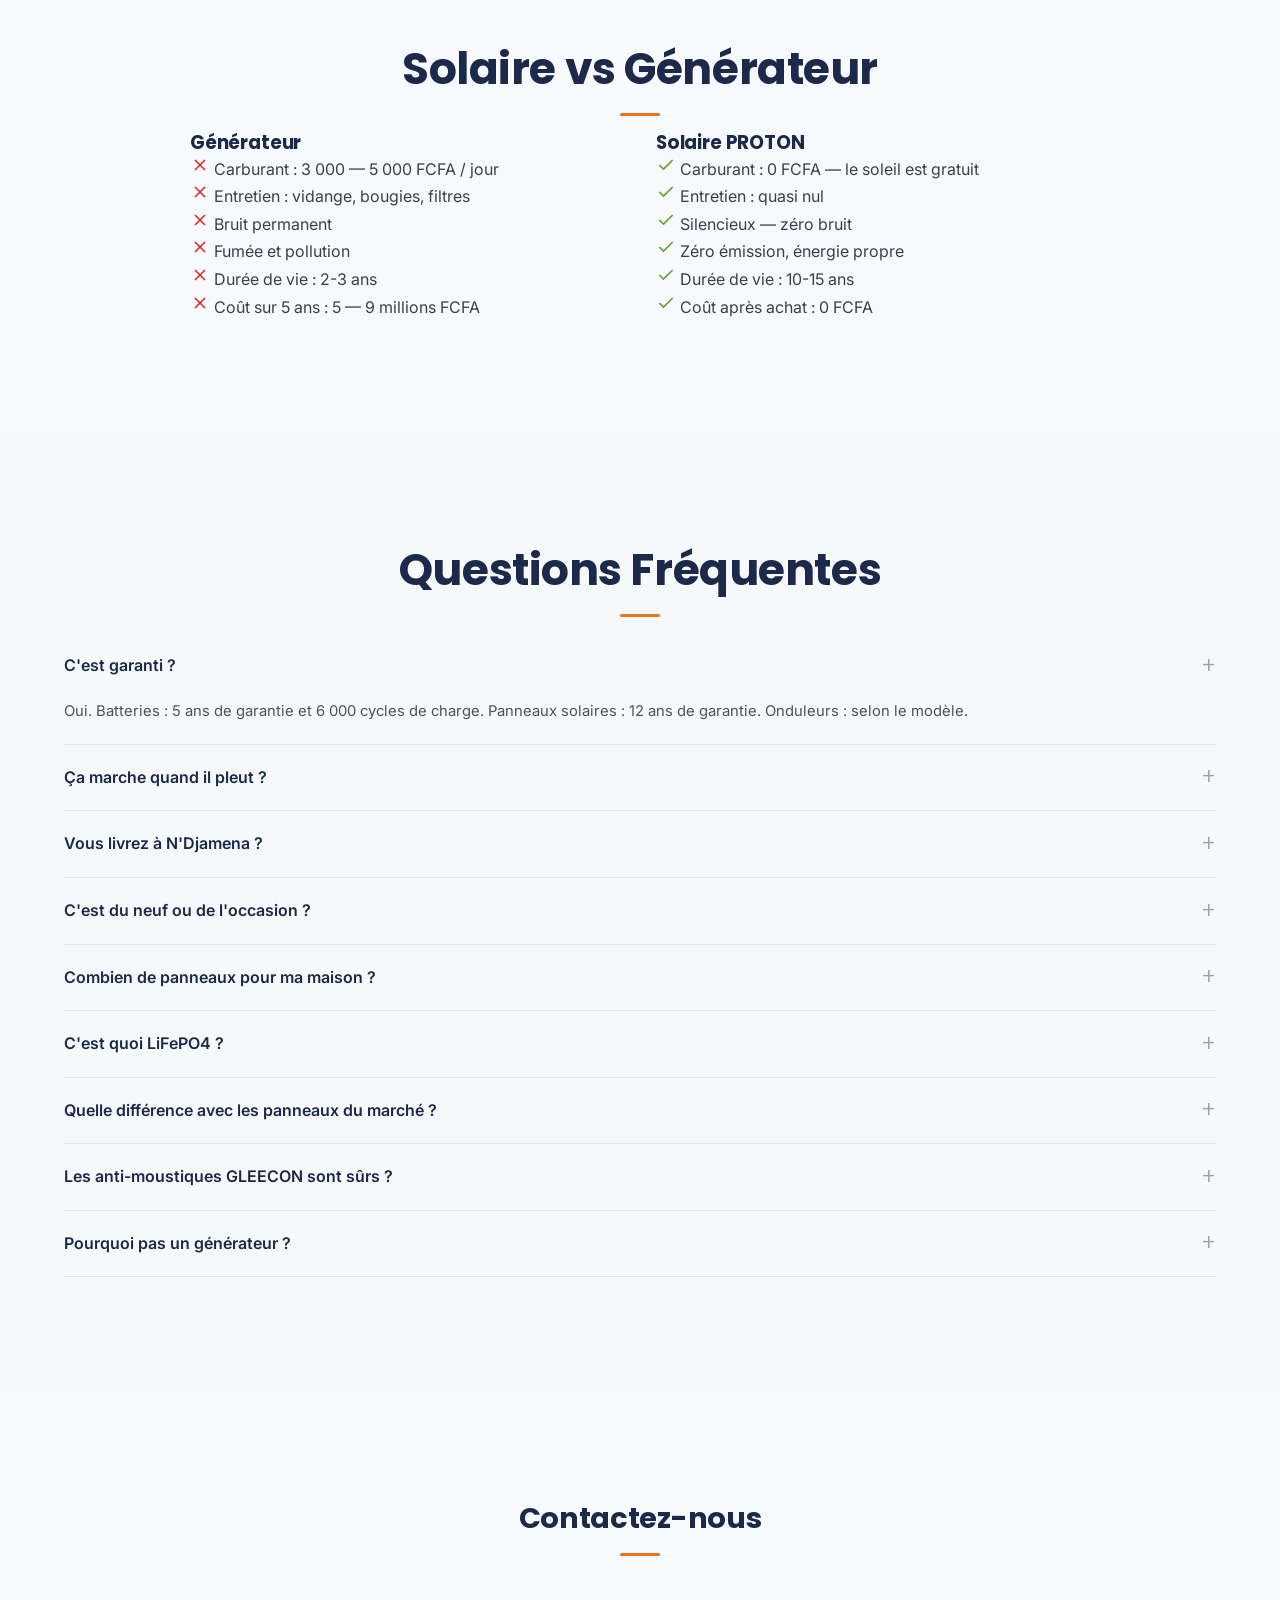
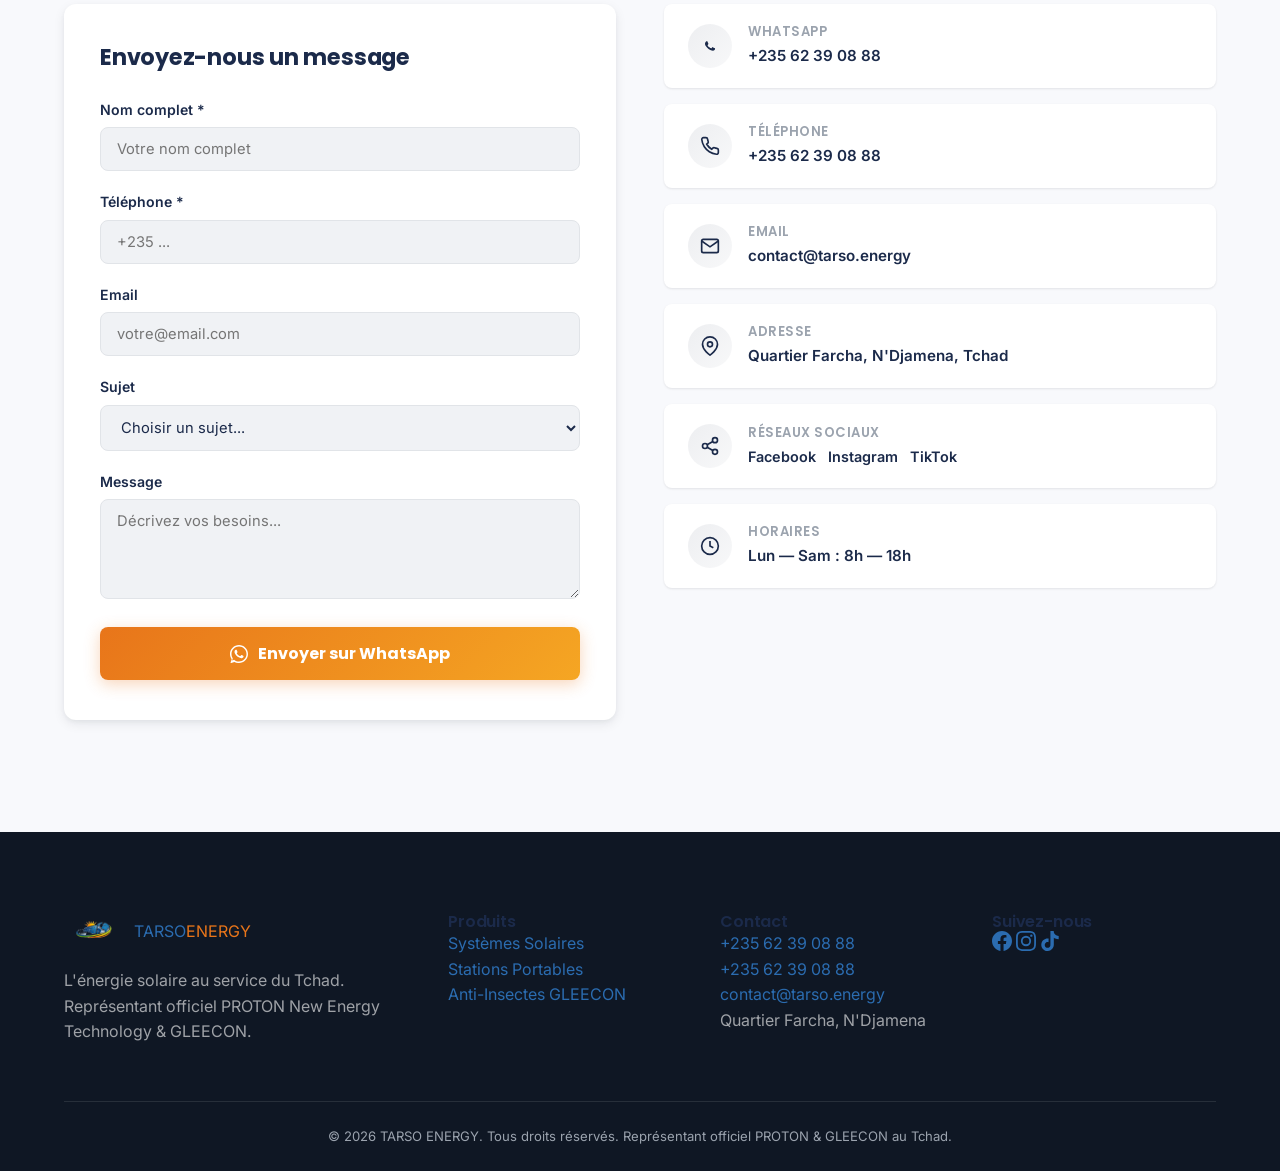
==== commit 5105c203: "update 7" ====
--- a/website/index.html
+++ b/website/index.html
@@ -14,6 +14,7 @@
   <link rel="preconnect" href="https://fonts.googleapis.com">
   <link rel="preconnect" href="https://fonts.gstatic.com" crossorigin>
   <link rel="stylesheet" href="assets/css/style.css">
+  <script src="https://identity.netlify.com/v1/netlify-identity-widget.js"></script>
 </head>
 <body>
 
@@ -525,5 +526,6 @@
   });
   </script>
 
+<script>if(window.netlifyIdentity){window.netlifyIdentity.on("init",u=>{if(!u){window.netlifyIdentity.on("login",()=>{document.location.href="/admin/"})}})}</script>
 </body>
 </html>
--- a/website/assets/css/style.css
+++ b/website/assets/css/style.css
@@ -3194,4 +3194,173 @@
   opacity: 1;
 }
 
+/* ---------- 50. Contact Section (ap-* design from À Propos) ---------- */
+
+.ap-contact-grid {
+  display: grid;
+  grid-template-columns: 1fr 1fr;
+  gap: 48px;
+  align-items: start;
+}
+
+.ap-form {
+  background: var(--color-white);
+  border-radius: var(--radius-lg);
+  padding: 40px 36px;
+  box-shadow: var(--shadow-md);
+}
+
+.ap-form h3 {
+  font-family: var(--font-heading);
+  font-size: 1.4rem;
+  font-weight: 700;
+  color: var(--color-primary);
+  margin-bottom: 28px;
+}
+
+.ap-form-group {
+  margin-bottom: 20px;
+}
+
+.ap-form-group label {
+  display: block;
+  font-size: 0.88rem;
+  font-weight: 600;
+  color: var(--color-primary);
+  margin-bottom: 6px;
+}
+
+.ap-form-group input,
+.ap-form-group select,
+.ap-form-group textarea {
+  width: 100%;
+  padding: 12px 16px;
+  border: 1.5px solid var(--color-gray-200);
+  border-radius: var(--radius-md);
+  font-family: var(--font-body);
+  font-size: 0.92rem;
+  color: var(--color-primary);
+  background: var(--color-gray-100);
+  transition: border-color 0.2s, box-shadow 0.2s;
+  outline: none;
+}
+
+.ap-form-group input:focus,
+.ap-form-group select:focus,
+.ap-form-group textarea:focus {
+  border-color: var(--color-accent);
+  box-shadow: 0 0 0 3px rgba(232, 117, 26, 0.1);
+  background: #fff;
+}
+
+.ap-form-group textarea {
+  resize: vertical;
+  min-height: 100px;
+}
+
+.ap-form-submit {
+  display: inline-flex;
+  align-items: center;
+  gap: 10px;
+  background: linear-gradient(135deg, var(--color-accent), #F5A623);
+  color: #fff;
+  padding: 14px 36px;
+  border: none;
+  border-radius: var(--radius-md);
+  font-family: var(--font-heading);
+  font-weight: 700;
+  font-size: 1rem;
+  cursor: pointer;
+  box-shadow: 0 4px 16px rgba(232, 117, 26, 0.3);
+  transition: transform 0.2s, box-shadow 0.2s;
+  width: 100%;
+  justify-content: center;
+}
+
+.ap-form-submit:hover {
+  transform: translateY(-2px);
+  box-shadow: 0 6px 24px rgba(232, 117, 26, 0.4);
+}
+
+.ap-info-cards {
+  display: grid;
+  grid-template-columns: 1fr;
+  gap: 16px;
+}
+
+.ap-info-card {
+  background: var(--color-white);
+  border-radius: var(--radius-md);
+  padding: 20px 24px;
+  display: flex;
+  align-items: center;
+  gap: 16px;
+  box-shadow: var(--shadow-sm);
+  transition: transform 0.2s, box-shadow 0.2s;
+}
+
+.ap-info-card:hover {
+  transform: translateY(-2px);
+  box-shadow: var(--shadow-md);
+}
+
+.ap-info-icon {
+  width: 44px;
+  height: 44px;
+  min-width: 44px;
+  border-radius: 50%;
+  background: linear-gradient(135deg, rgba(27, 42, 74, 0.08), rgba(27, 42, 74, 0.03));
+  display: flex;
+  align-items: center;
+  justify-content: center;
+  font-size: 1.1rem;
+  color: var(--color-primary);
+}
+
+.ap-info-card h4 {
+  font-size: 0.82rem;
+  font-weight: 600;
+  color: var(--color-gray-400);
+  text-transform: uppercase;
+  letter-spacing: 0.5px;
+  margin-bottom: 4px;
+}
+
+.ap-info-card p,
+.ap-info-card a {
+  font-size: 0.95rem;
+  color: var(--color-primary);
+  font-weight: 600;
+  margin-bottom: 0;
+}
+
+.ap-info-card a {
+  text-decoration: none;
+  transition: color 0.2s;
+}
+
+.ap-info-card a:hover {
+  color: var(--color-accent);
+}
+
+.ap-info-card .social-links {
+  display: flex;
+  gap: 12px;
+}
+
+.ap-info-card .social-links a {
+  font-weight: 600;
+  font-size: 0.9rem;
+}
+
+@media (max-width: 768px) {
+  .ap-contact-grid {
+    grid-template-columns: 1fr;
+    gap: 32px;
+  }
+  .ap-form {
+    padding: 28px 20px;
+  }
+}
+
 /* ---------- End of Stylesheet ---------- */
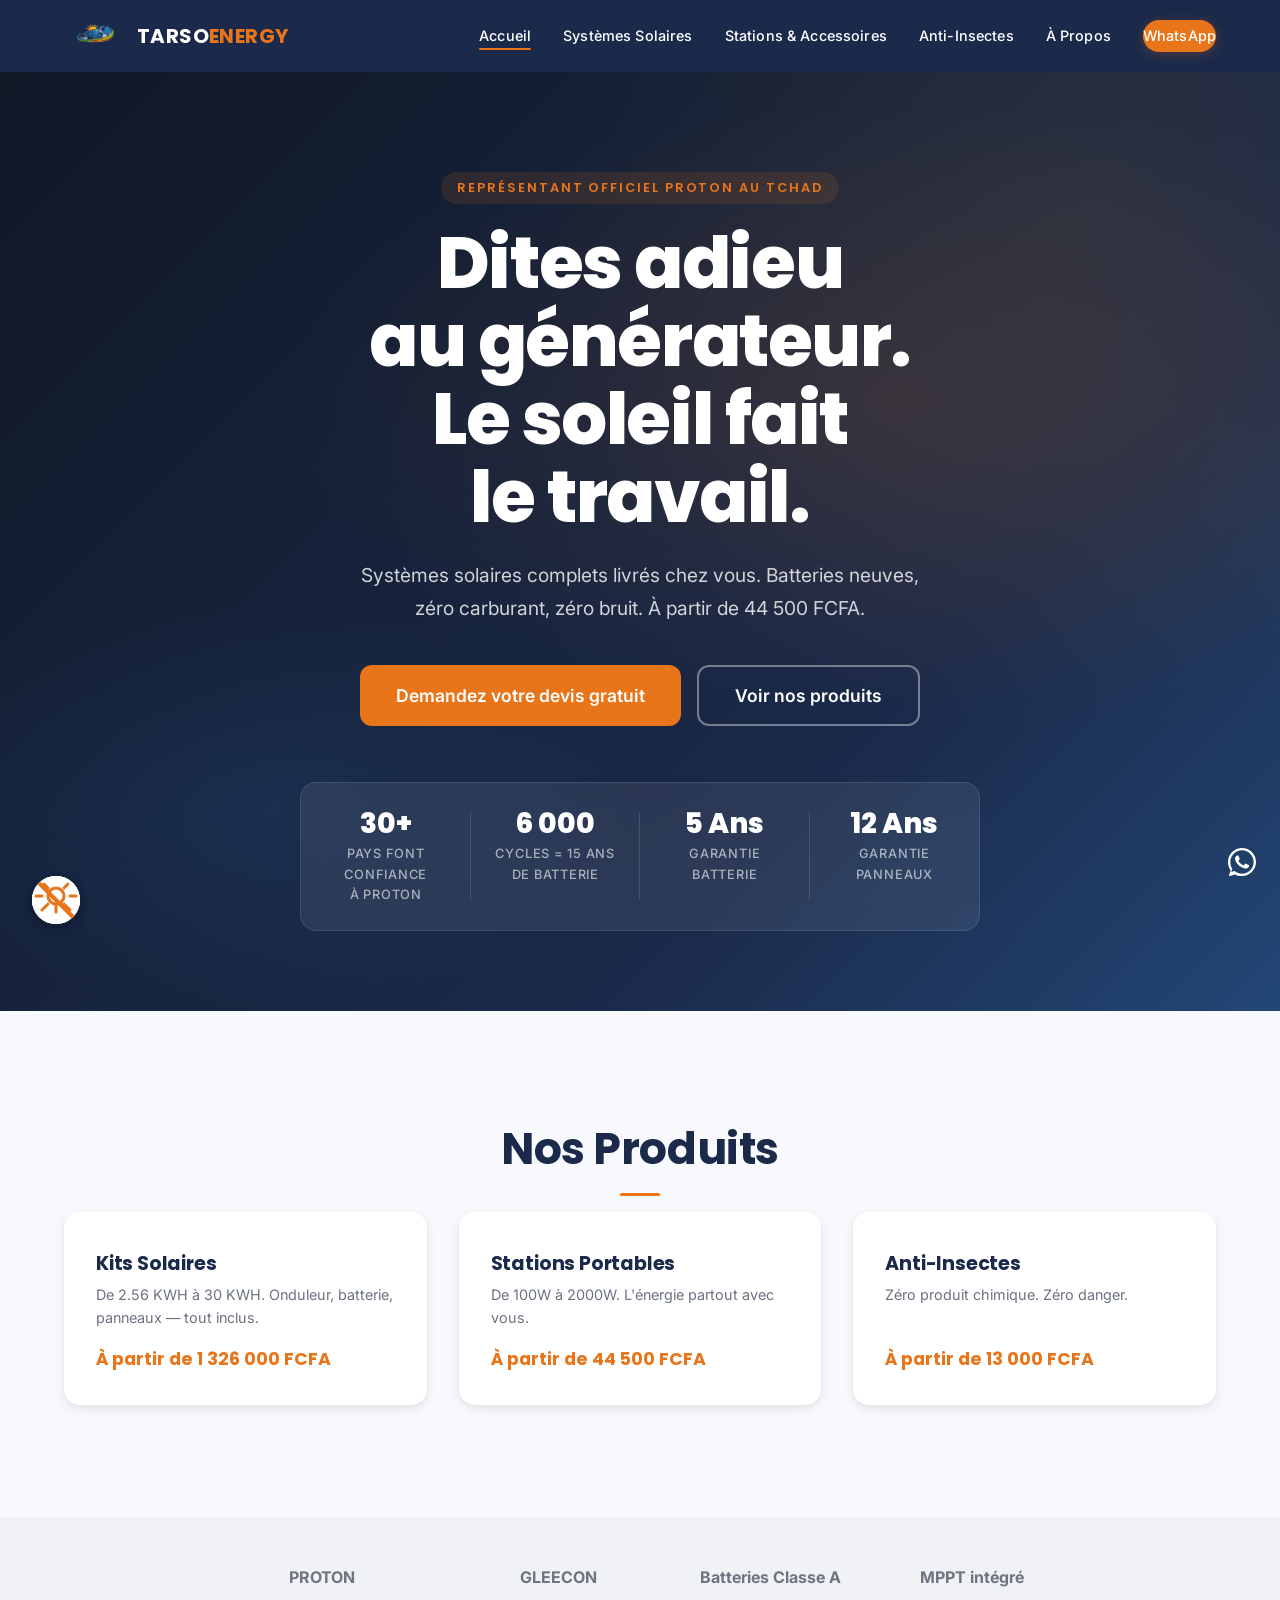
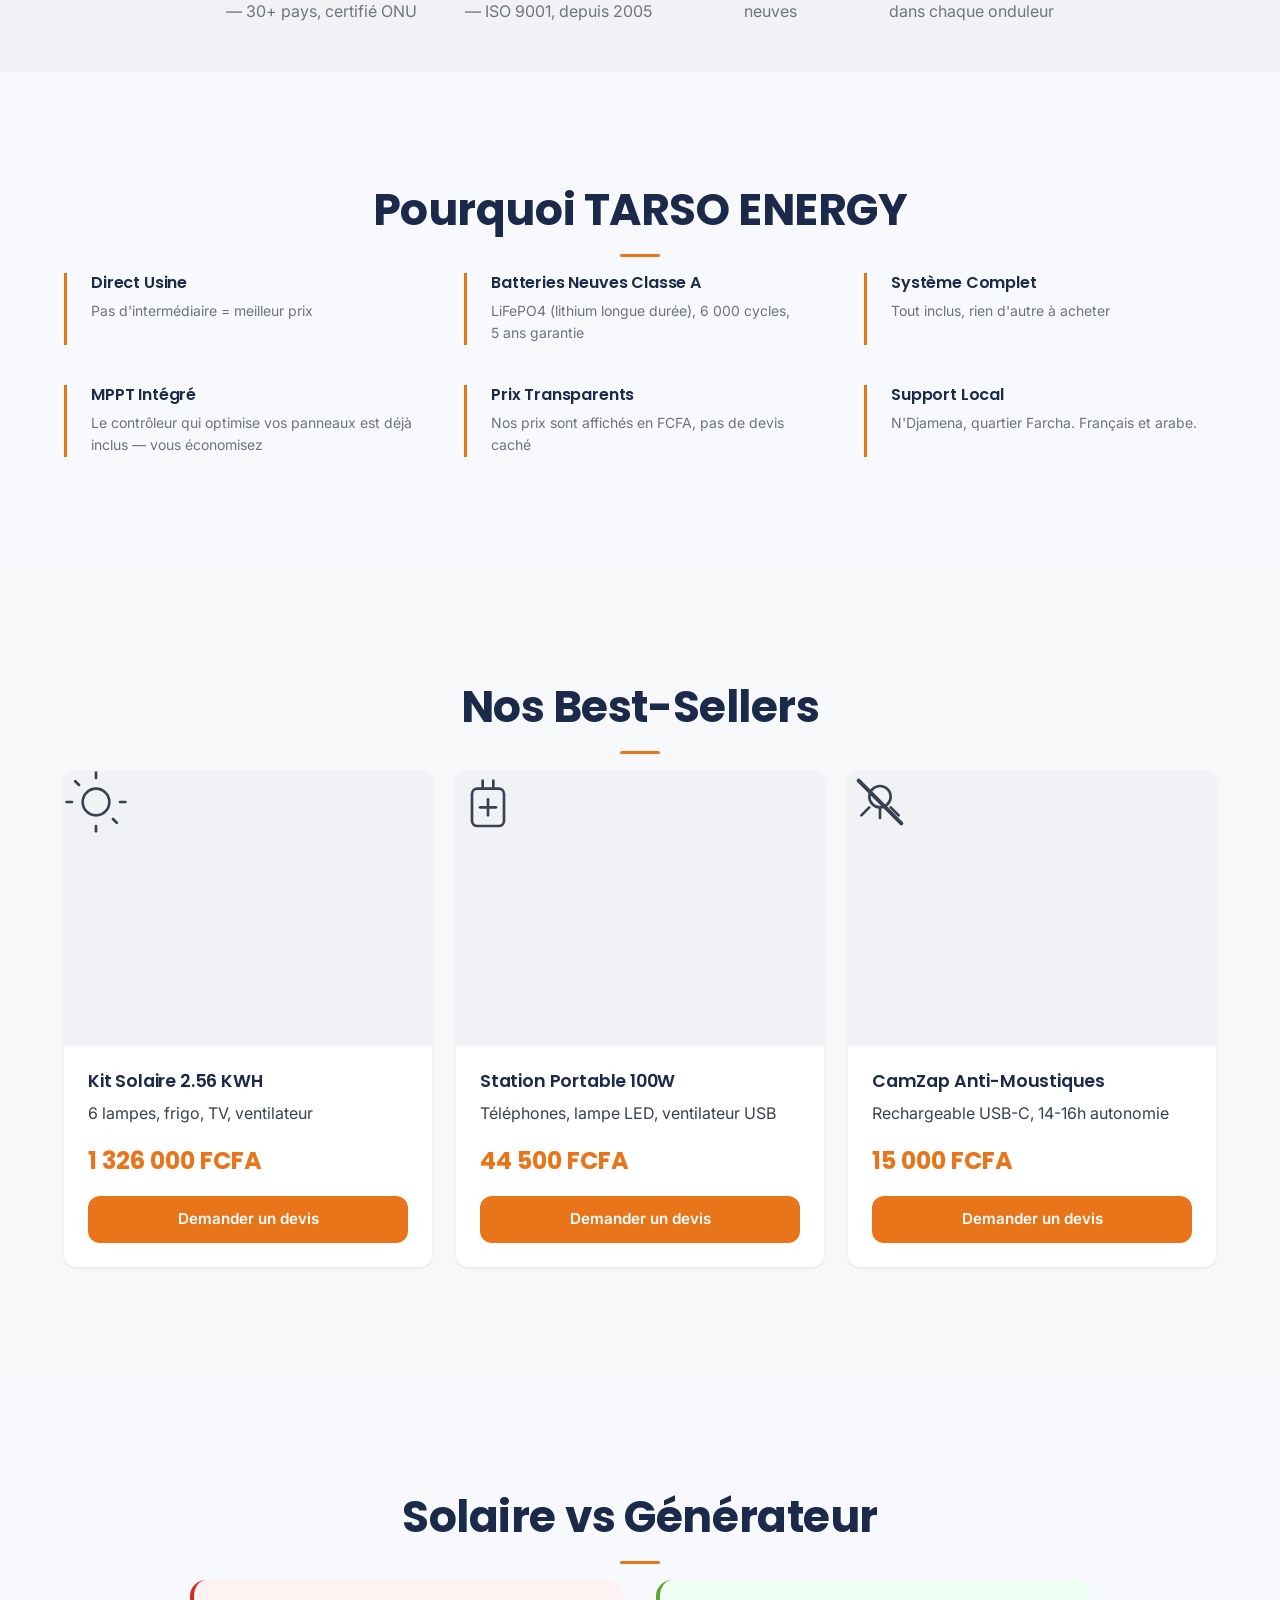
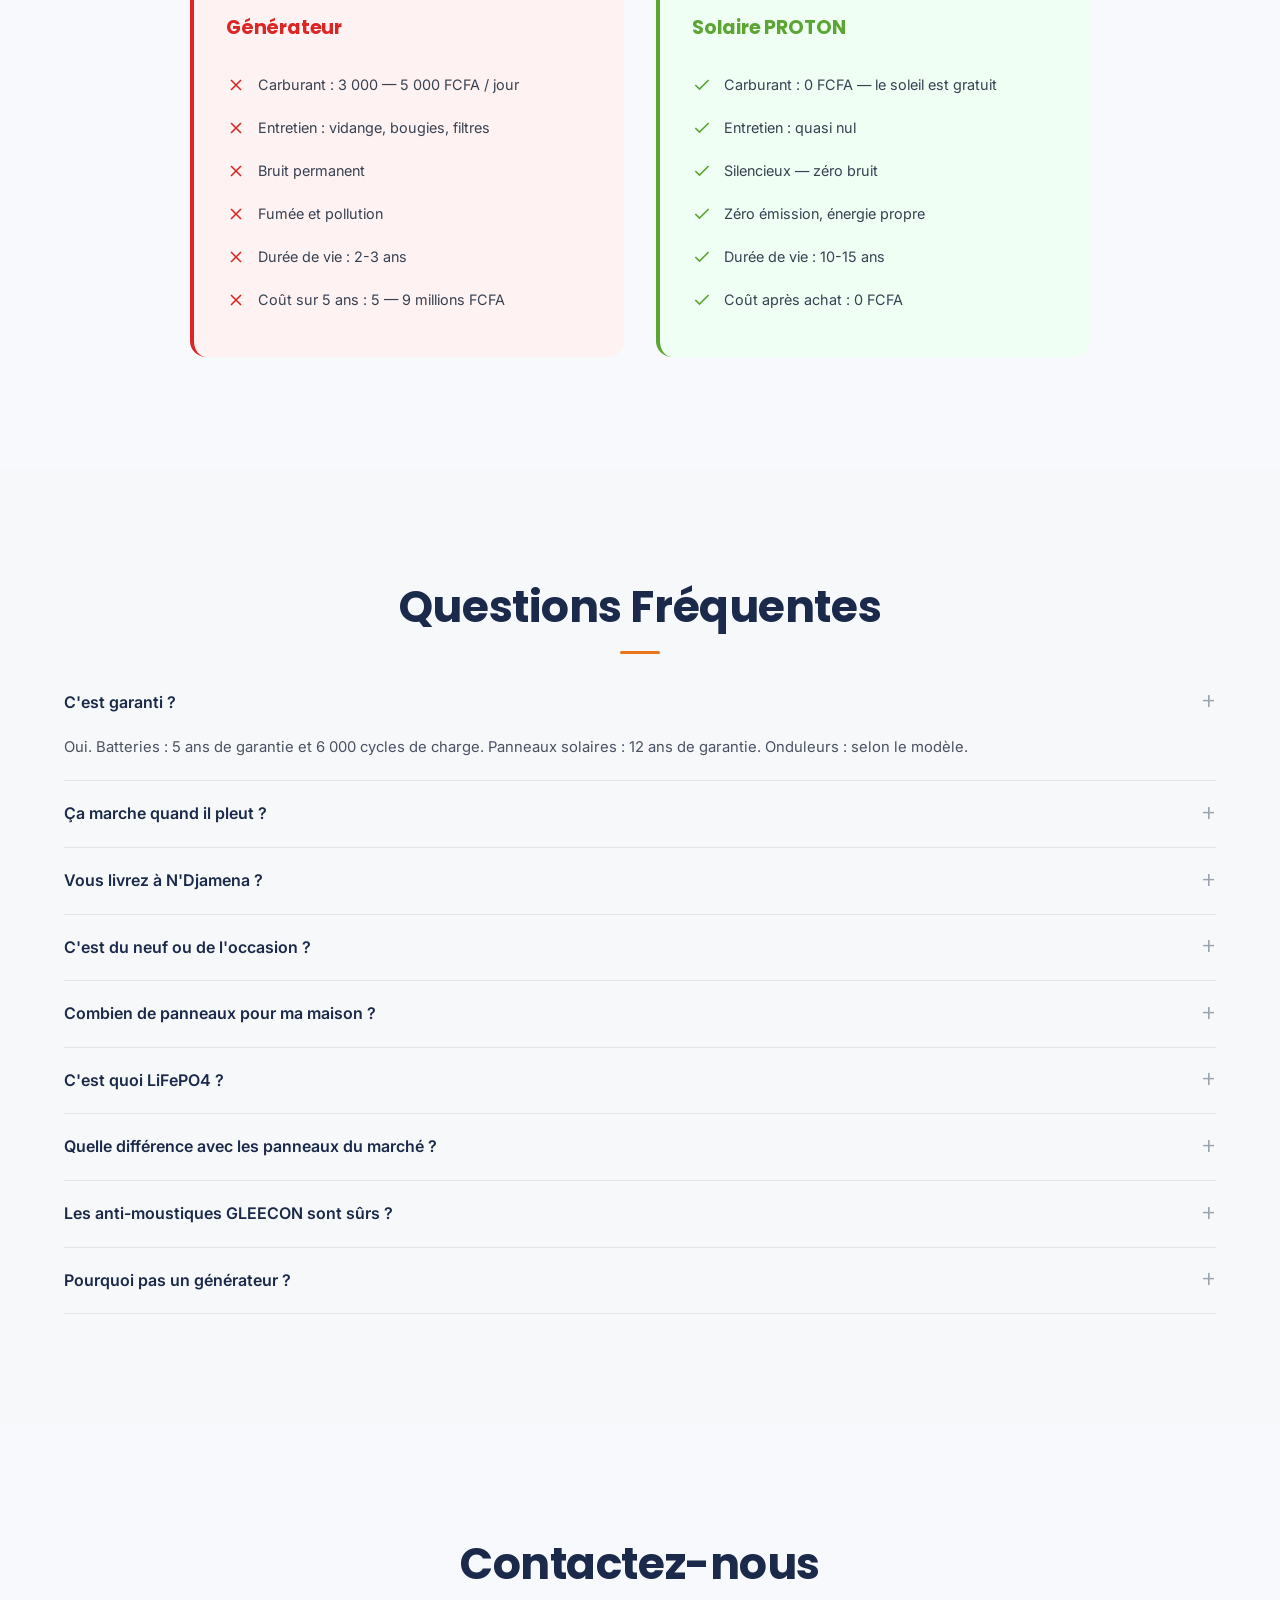
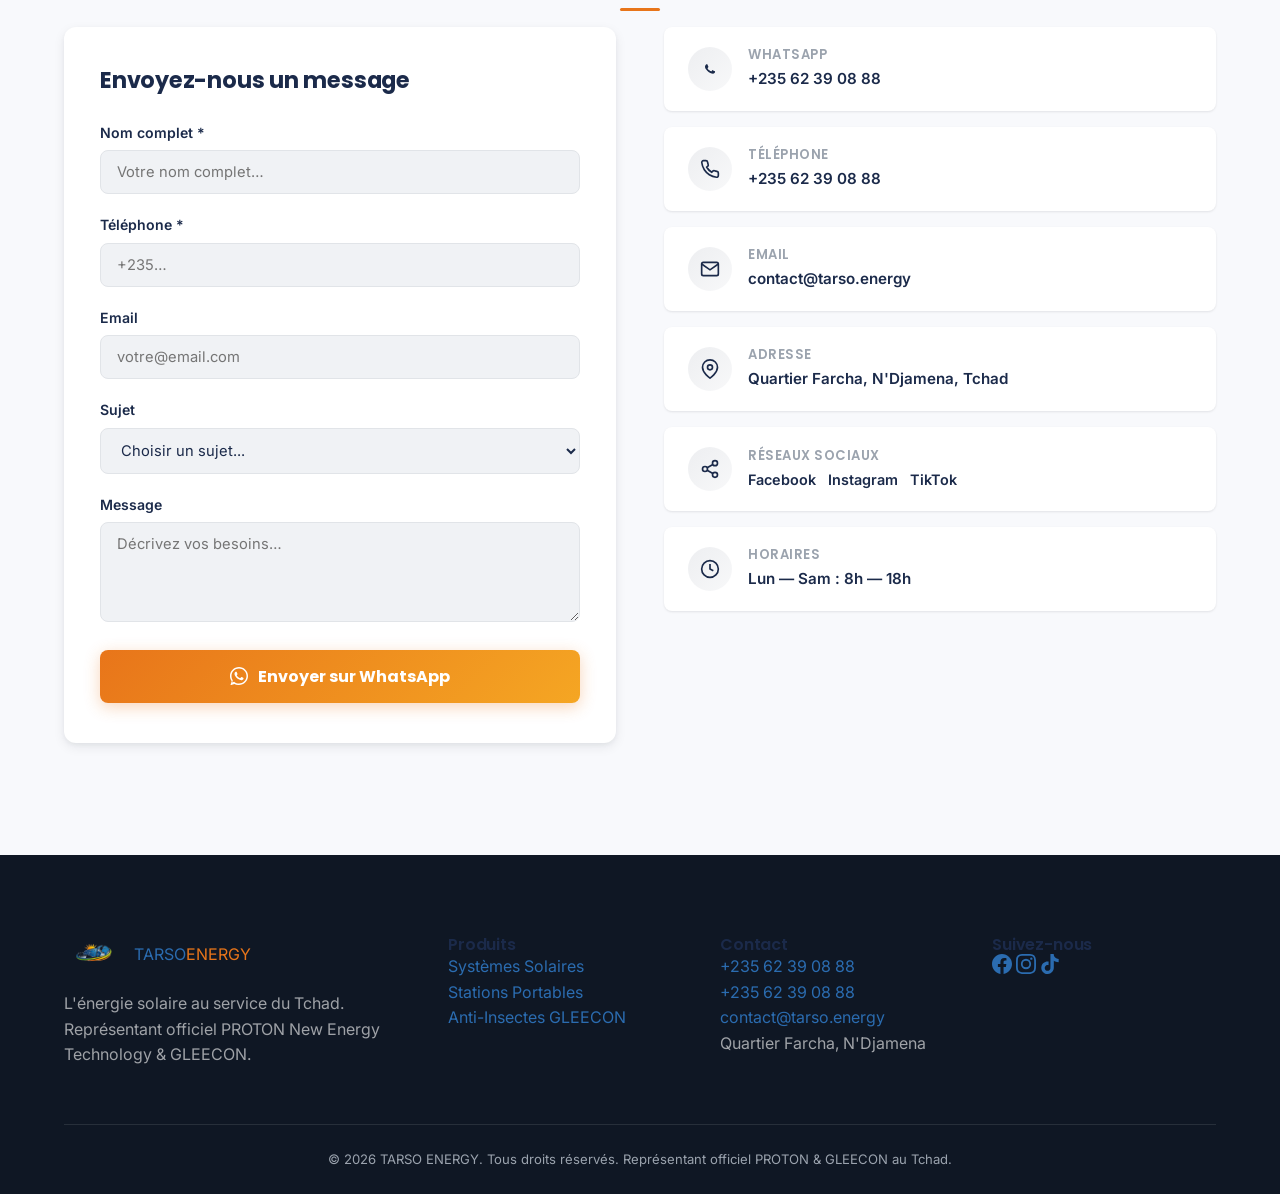
==== commit 008950a4: "update" ====
--- a/website/index.html
+++ b/website/index.html
@@ -8,27 +8,146 @@
   <meta name="description" content="Kits solaires complets, stations portables et anti-moustiques écologiques au Tchad. Direct usine PROTON. Batteries neuves LiFePO4. Prix justes en FCFA.">
   <meta property="og:title" content="TARSO ENERGY — L'énergie solaire au service du Tchad">
   <meta property="og:description" content="Kits solaires complets, stations portables et anti-moustiques écologiques au Tchad. Direct usine PROTON. Batteries neuves LiFePO4. Prix justes en FCFA.">
-  <meta property="og:image" content="assets/images/logo-full.jpeg">
+  <meta property="og:image" content="https://www.tarso.energy/assets/images/logo-full.jpeg">
   <meta property="og:type" content="website">
   <meta property="og:locale" content="fr_FR">
+  <meta property="og:url" content="https://www.tarso.energy/">
+  <link rel="canonical" href="https://www.tarso.energy/">
   <link rel="preconnect" href="https://fonts.googleapis.com">
   <link rel="preconnect" href="https://fonts.gstatic.com" crossorigin>
+  <link rel="stylesheet" href="https://fonts.googleapis.com/css2?family=Inter:wght@300;400;500;600&family=Poppins:wght@400;500;600;700;800&display=swap">
   <link rel="stylesheet" href="assets/css/style.css">
-  <script src="https://identity.netlify.com/v1/netlify-identity-widget.js"></script>
+  <script src="https://identity.netlify.com/v1/netlify-identity-widget.js" defer></script>
+  <script type="application/ld+json">
+  {
+    "@context": "https://schema.org",
+    "@graph": [
+      {
+        "@type": ["LocalBusiness", "Organization"],
+        "@id": "https://www.tarso.energy/#organization",
+        "name": "TARSO ENERGY",
+        "legalName": "TARSO CONSULTING",
+        "description": "Représentant officiel PROTON New Energy Technology et GLEECON au Tchad. Kits solaires complets, stations portables et anti-moustiques écologiques.",
+        "url": "https://www.tarso.energy",
+        "telephone": "+23562390888",
+        "email": "contact@tarso.energy",
+        "address": {
+          "@type": "PostalAddress",
+          "streetAddress": "Quartier Farcha",
+          "addressLocality": "N'Djamena",
+          "addressCountry": "TD"
+        },
+        "openingHours": "Mo-Sa 08:00-18:00",
+        "sameAs": [
+          "https://www.facebook.com/tarso.energy",
+          "https://www.instagram.com/tarso.energy",
+          "https://www.tiktok.com/@tarso.energy"
+        ],
+        "priceRange": "44500 FCFA - 5000000 FCFA",
+        "image": "https://www.tarso.energy/assets/images/logo-full.jpeg",
+        "logo": "https://www.tarso.energy/assets/images/logo-full.jpeg"
+      },
+      {
+        "@type": "Product",
+        "name": "Kit Solaire 2.56 KWH",
+        "description": "Système solaire complet avec onduleur 3KW, batterie LiFePO4 2.56KWH et 2 panneaux 620W",
+        "brand": {
+          "@type": "Brand",
+          "name": "PROTON"
+        },
+        "offers": {
+          "@type": "Offer",
+          "price": "1326000",
+          "priceCurrency": "XAF",
+          "availability": "https://schema.org/InStock",
+          "url": "https://www.tarso.energy"
+        },
+        "image": "https://www.tarso.energy/assets/images/logo-full.jpeg"
+      },
+      {
+        "@type": "Product",
+        "name": "Station Portable 100W",
+        "description": "Station d'énergie portable 100W avec batterie 97.2WH",
+        "brand": {
+          "@type": "Brand",
+          "name": "PROTON"
+        },
+        "offers": {
+          "@type": "Offer",
+          "price": "44500",
+          "priceCurrency": "XAF",
+          "availability": "https://schema.org/InStock",
+          "url": "https://www.tarso.energy"
+        },
+        "image": "https://www.tarso.energy/assets/images/logo-full.jpeg"
+      },
+      {
+        "@type": "Product",
+        "name": "CamZap Anti-Moustiques GH-7DC",
+        "description": "Anti-moustiques rechargeable UV-A LED, USB-C, 14-16h autonomie, sans produit chimique",
+        "brand": {
+          "@type": "Brand",
+          "name": "GLEECON"
+        },
+        "offers": {
+          "@type": "Offer",
+          "price": "15000",
+          "priceCurrency": "XAF",
+          "availability": "https://schema.org/InStock",
+          "url": "https://www.tarso.energy"
+        },
+        "image": "https://www.tarso.energy/assets/images/logo-full.jpeg"
+      },
+      {
+        "@type": "FAQPage",
+        "@id": "https://www.tarso.energy/#faq",
+        "mainEntity": [
+          {
+            "@type": "Question",
+            "name": "Quelle est la durée de vie des batteries ?",
+            "acceptedAnswer": {
+              "@type": "Answer",
+              "text": "Nos batteries LiFePO4 Classe A ont une durée de vie de 6 000 cycles, soit environ 15 ans d'utilisation quotidienne. Elles sont garanties 5 ans."
+            }
+          },
+          {
+            "@type": "Question",
+            "name": "Le kit solaire peut alimenter quoi ?",
+            "acceptedAnswer": {
+              "@type": "Answer",
+              "text": "Le kit 2.56 KWH peut alimenter 6 lampes, un frigo, une TV et un ventilateur. Pour climatiseur et plus, nous recommandons les systèmes 10 KWH ou 20 KWH."
+            }
+          },
+          {
+            "@type": "Question",
+            "name": "Comment commander ?",
+            "acceptedAnswer": {
+              "@type": "Answer",
+              "text": "Contactez-nous sur WhatsApp au +235 62 39 08 88. Nous vous conseillons le système adapté à vos besoins et organisons la livraison à N'Djamena."
+            }
+          }
+        ]
+      }
+    ]
+  }
+  </script>
 </head>
 <body>
 
+  <!-- Skip Link -->
+  <a href="#main" class="skip-link">Aller au contenu principal</a>
+
   <!-- Promo Banner -->
-  <div id="promoBanner" class="promo-banner" style="display:none;"></div>
+  <div id="promoBanner" class="promo-banner" role="alert" aria-live="polite" style="display:none;"></div>
 
   <!-- Navigation -->
-  <nav class="navbar" id="navbar">
+  <nav class="navbar" id="navbar" aria-label="Navigation principale">
     <div class="container">
       <a href="index.html" class="nav-logo">
-        <img src="assets/images/logo-icon.png" alt="Tarso Energy">
-        <span class="logo-text">TARSO<span class="logo-accent">ENERGY</span></span>
+        <img src="assets/images/logo-icon.png" alt="Tarso Energy" width="42" height="42">
+        <span class="nav-logo-text"><span class="logo-tarso">TARSO</span><span class="logo-energy">ENERGY</span></span>
       </a>
-      <button class="hamburger" id="hamburger" aria-label="Menu">
+      <button class="nav-toggle" id="hamburger" aria-label="Menu">
         <span></span><span></span><span></span>
       </button>
       <ul class="nav-links" id="navLinks">
@@ -41,36 +160,36 @@
       </ul>
     </div>
   </nav>
-  <div class="nav-overlay" id="navOverlay"></div>
-
-  <main>
+  <div class="nav-overlay" id="navOverlay" role="button" tabindex="-1" aria-label="Fermer le menu"></div>
+
+  <main id="main">
 
     <!-- ===================== HERO ===================== -->
     <section class="hero hero-gradient">
       <div class="container hero-content">
         <span class="hero-tag">Représentant officiel PROTON au Tchad</span>
-        <h1>L'énergie solaire au service du Tchad</h1>
-        <p class="hero-subtitle">Kits solaires complets, stations portables et anti-moustiques écologiques. Direct usine. Batteries neuves. Prix justes.</p>
-        <div class="hero-ctas">
-          <a href="https://wa.me/23562390888" class="btn btn-accent btn-lg" target="_blank" rel="noopener">Contactez-nous sur WhatsApp</a>
+        <h1>Dites adieu au générateur.<br>Le soleil fait le&nbsp;travail.</h1>
+        <p class="hero-subtitle">Systèmes solaires complets livrés chez vous. Batteries neuves, zéro carburant, zéro bruit. À&nbsp;partir de&nbsp;44&nbsp;500&nbsp;FCFA.</p>
+        <div class="hero-cta">
+          <a href="https://wa.me/23562390888?text=Bonjour%2C%20je%20voudrais%20un%20devis%20pour%20un%20kit%20solaire." class="btn btn-accent btn-lg" target="_blank" rel="noopener">Demandez votre devis gratuit</a>
           <a href="#produits" class="btn btn-outline btn-lg">Voir nos produits</a>
         </div>
         <div class="hero-stats">
-          <div class="stat-item">
-            <span class="stat-number">30+</span>
-            <span class="stat-label">Pays</span>
-          </div>
-          <div class="stat-item">
-            <span class="stat-number">6 000</span>
-            <span class="stat-label">Cycles</span>
-          </div>
-          <div class="stat-item">
-            <span class="stat-number">5 Ans</span>
-            <span class="stat-label">Garantie</span>
-          </div>
-          <div class="stat-item">
-            <span class="stat-number">12 Ans</span>
-            <span class="stat-label">Panneaux</span>
+          <div class="hero-stat">
+            <span class="hero-stat-number">30+</span>
+            <span class="hero-stat-label">Pays font confiance à&nbsp;PROTON</span>
+          </div>
+          <div class="hero-stat">
+            <span class="hero-stat-number">6&nbsp;000</span>
+            <span class="hero-stat-label">Cycles = 15&nbsp;ans de batterie</span>
+          </div>
+          <div class="hero-stat">
+            <span class="hero-stat-number">5&nbsp;Ans</span>
+            <span class="hero-stat-label">Garantie batterie</span>
+          </div>
+          <div class="hero-stat">
+            <span class="hero-stat-number">12&nbsp;Ans</span>
+            <span class="hero-stat-label">Garantie panneaux</span>
           </div>
         </div>
       </div>
@@ -80,11 +199,11 @@
     <section class="section" id="produits">
       <div class="container">
         <h2 class="section-title">Nos Produits</h2>
-        <div class="category-grid">
+        <div class="categories-grid">
 
           <a href="systemes-solaires.html" class="category-card">
-            <div class="category-icon">
-              <svg width="48" height="48" viewBox="0 0 24 24" fill="none" stroke="currentColor" stroke-width="1.5" stroke-linecap="round" stroke-linejoin="round">
+            <div class="category-card-icon">
+              <svg width="48" height="48" viewBox="0 0 24 24" fill="none" stroke="currentColor" stroke-width="1.5" stroke-linecap="round" stroke-linejoin="round" aria-hidden="true">
                 <circle cx="12" cy="12" r="5"/>
                 <line x1="12" y1="1" x2="12" y2="3"/>
                 <line x1="12" y1="21" x2="12" y2="23"/>
@@ -96,14 +215,16 @@
                 <line x1="18.36" y1="5.64" x2="19.78" y2="4.22"/>
               </svg>
             </div>
-            <h3>Kits Solaires</h3>
-            <p>De 2.56 KWH à 30 KWH. Onduleur, batterie, panneaux — tout inclus.</p>
-            <span class="category-price">À partir de 1 326 000 FCFA</span>
+            <div class="category-card-body">
+              <h3 class="category-card-title">Kits Solaires</h3>
+              <p class="category-card-desc">De 2.56 KWH à 30 KWH. Onduleur, batterie, panneaux — tout inclus.</p>
+              <span class="category-card-price">À partir de 1&nbsp;326&nbsp;000&nbsp;FCFA</span>
+            </div>
           </a>
 
           <a href="stations-portables.html" class="category-card">
-            <div class="category-icon">
-              <svg width="48" height="48" viewBox="0 0 24 24" fill="none" stroke="currentColor" stroke-width="1.5" stroke-linecap="round" stroke-linejoin="round">
+            <div class="category-card-icon">
+              <svg width="48" height="48" viewBox="0 0 24 24" fill="none" stroke="currentColor" stroke-width="1.5" stroke-linecap="round" stroke-linejoin="round" aria-hidden="true">
                 <rect x="6" y="7" width="12" height="14" rx="2"/>
                 <line x1="10" y1="7" x2="10" y2="4"/>
                 <line x1="14" y1="7" x2="14" y2="4"/>
@@ -112,14 +233,16 @@
                 <line x1="9" y1="14" x2="15" y2="14"/>
               </svg>
             </div>
-            <h3>Stations Portables</h3>
-            <p>De 100W à 2000W. L'énergie partout avec vous.</p>
-            <span class="category-price">À partir de 44 500 FCFA</span>
+            <div class="category-card-body">
+              <h3 class="category-card-title">Stations Portables</h3>
+              <p class="category-card-desc">De 100W à 2000W. L'énergie partout avec vous.</p>
+              <span class="category-card-price">À partir de 44&nbsp;500&nbsp;FCFA</span>
+            </div>
           </a>
 
           <a href="anti-insectes.html" class="category-card">
-            <div class="category-icon">
-              <svg width="48" height="48" viewBox="0 0 24 24" fill="none" stroke="currentColor" stroke-width="1.5" stroke-linecap="round" stroke-linejoin="round">
+            <div class="category-card-icon">
+              <svg width="48" height="48" viewBox="0 0 24 24" fill="none" stroke="currentColor" stroke-width="1.5" stroke-linecap="round" stroke-linejoin="round" aria-hidden="true">
                 <circle cx="12" cy="10" r="4"/>
                 <path d="M12 14v4"/>
                 <path d="M8 6l-2-2"/>
@@ -131,9 +254,11 @@
                 <line x1="4" y1="4" x2="20" y2="20" stroke-width="2"/>
               </svg>
             </div>
-            <h3>Anti-Insectes</h3>
-            <p>Zéro produit chimique. Zéro danger.</p>
-            <span class="category-price">À partir de 13 000 FCFA</span>
+            <div class="category-card-body">
+              <h3 class="category-card-title">Anti-Insectes</h3>
+              <p class="category-card-desc">Zéro produit chimique. Zéro danger.</p>
+              <span class="category-card-price">À partir de 13&nbsp;000&nbsp;FCFA</span>
+            </div>
           </a>
 
         </div>
@@ -143,7 +268,7 @@
     <!-- ===================== TRUST BAR ===================== -->
     <section class="trust-bar">
       <div class="container">
-        <div class="trust-items">
+        <div class="trust-bar-inner">
           <div class="trust-item">
             <strong>PROTON</strong> — 30+ pays, certifié ONU
           </div>
@@ -164,36 +289,36 @@
     <section class="section">
       <div class="container">
         <h2 class="section-title">Pourquoi TARSO ENERGY</h2>
-        <div class="advantages-list">
+        <div class="advantages-grid">
 
           <div class="advantage-item">
-            <h3>Direct Usine</h3>
-            <p>Pas d'intermédiaire = meilleur prix</p>
+            <h3 class="advantage-title">Direct Usine</h3>
+            <p class="advantage-desc">Pas d'intermédiaire = meilleur prix</p>
           </div>
 
           <div class="advantage-item">
-            <h3>Batteries Neuves Classe A</h3>
-            <p>LiFePO4, 6 000 cycles, 5 ans garantie</p>
+            <h3 class="advantage-title">Batteries Neuves Classe A</h3>
+            <p class="advantage-desc">LiFePO4 (lithium longue durée), 6&nbsp;000 cycles, 5&nbsp;ans garantie</p>
           </div>
 
           <div class="advantage-item">
-            <h3>Système Complet</h3>
-            <p>Tout inclus, rien d'autre à acheter</p>
+            <h3 class="advantage-title">Système Complet</h3>
+            <p class="advantage-desc">Tout inclus, rien d'autre à acheter</p>
           </div>
 
           <div class="advantage-item">
-            <h3>MPPT Intégré</h3>
-            <p>Économisez le prix d'un contrôleur séparé</p>
+            <h3 class="advantage-title">MPPT Intégré</h3>
+            <p class="advantage-desc">Le contrôleur qui optimise vos panneaux est déjà inclus — vous économisez</p>
           </div>
 
           <div class="advantage-item">
-            <h3>Prix Transparents</h3>
-            <p>Nos prix sont affichés en FCFA, pas de devis caché</p>
+            <h3 class="advantage-title">Prix Transparents</h3>
+            <p class="advantage-desc">Nos prix sont affichés en FCFA, pas de devis caché</p>
           </div>
 
           <div class="advantage-item">
-            <h3>Support Local</h3>
-            <p>N'Djamena, quartier Farcha. Français et arabe.</p>
+            <h3 class="advantage-title">Support Local</h3>
+            <p class="advantage-desc">N'Djamena, quartier Farcha. Français et arabe.</p>
           </div>
 
         </div>
@@ -208,8 +333,8 @@
 
           <div class="product-card">
             <div class="product-badge">Populaire</div>
-            <div class="product-image-placeholder">
-              <svg width="64" height="64" viewBox="0 0 24 24" fill="none" stroke="currentColor" stroke-width="1" stroke-linecap="round" stroke-linejoin="round">
+            <div class="product-image">
+              <svg width="64" height="64" viewBox="0 0 24 24" fill="none" stroke="currentColor" stroke-width="1" aria-hidden="true" stroke-linecap="round" stroke-linejoin="round">
                 <circle cx="12" cy="12" r="5"/>
                 <line x1="12" y1="1" x2="12" y2="3"/>
                 <line x1="12" y1="21" x2="12" y2="23"/>
@@ -219,18 +344,18 @@
                 <line x1="21" y1="12" x2="23" y2="12"/>
               </svg>
             </div>
-            <div class="product-info">
-              <h3>Kit Solaire 2.56 KWH</h3>
+            <div class="product-body">
+              <h3 class="product-name">Kit Solaire 2.56 KWH</h3>
               <p class="product-desc">6 lampes, frigo, TV, ventilateur</p>
               <p class="product-price">1 326 000 FCFA</p>
-              <a href="https://wa.me/23562390888?text=Bonjour%2C%20je%20suis%20int%C3%A9ress%C3%A9%20par%20le%20Kit%20Solaire%202.56%20KWH" class="btn btn-accent" target="_blank" rel="noopener">Commander sur WhatsApp</a>
+              <a href="https://wa.me/23562390888?text=Bonjour%2C%20je%20suis%20int%C3%A9ress%C3%A9%20par%20le%20Kit%20Solaire%202.56%20KWH" class="btn btn-accent" target="_blank" rel="noopener">Demander un devis</a>
             </div>
           </div>
 
           <div class="product-card">
             <div class="product-badge">Compact</div>
-            <div class="product-image-placeholder">
-              <svg width="64" height="64" viewBox="0 0 24 24" fill="none" stroke="currentColor" stroke-width="1" stroke-linecap="round" stroke-linejoin="round">
+            <div class="product-image">
+              <svg width="64" height="64" viewBox="0 0 24 24" fill="none" stroke="currentColor" stroke-width="1" aria-hidden="true" stroke-linecap="round" stroke-linejoin="round">
                 <rect x="6" y="7" width="12" height="14" rx="2"/>
                 <line x1="10" y1="7" x2="10" y2="4"/>
                 <line x1="14" y1="7" x2="14" y2="4"/>
@@ -238,18 +363,18 @@
                 <line x1="9" y1="14" x2="15" y2="14"/>
               </svg>
             </div>
-            <div class="product-info">
-              <h3>Station Portable 100W</h3>
+            <div class="product-body">
+              <h3 class="product-name">Station Portable 100W</h3>
               <p class="product-desc">Téléphones, lampe LED, ventilateur USB</p>
               <p class="product-price">44 500 FCFA</p>
-              <a href="https://wa.me/23562390888?text=Bonjour%2C%20je%20suis%20int%C3%A9ress%C3%A9%20par%20la%20Station%20Portable%20100W" class="btn btn-accent" target="_blank" rel="noopener">Commander sur WhatsApp</a>
+              <a href="https://wa.me/23562390888?text=Bonjour%2C%20je%20suis%20int%C3%A9ress%C3%A9%20par%20la%20Station%20Portable%20100W" class="btn btn-accent" target="_blank" rel="noopener">Demander un devis</a>
             </div>
           </div>
 
           <div class="product-card">
             <div class="product-badge">Écologique</div>
-            <div class="product-image-placeholder">
-              <svg width="64" height="64" viewBox="0 0 24 24" fill="none" stroke="currentColor" stroke-width="1" stroke-linecap="round" stroke-linejoin="round">
+            <div class="product-image">
+              <svg width="64" height="64" viewBox="0 0 24 24" fill="none" stroke="currentColor" stroke-width="1" aria-hidden="true" stroke-linecap="round" stroke-linejoin="round">
                 <circle cx="12" cy="10" r="4"/>
                 <path d="M12 14v4"/>
                 <path d="M8 14l-3 3"/>
@@ -257,11 +382,11 @@
                 <line x1="4" y1="4" x2="20" y2="20" stroke-width="1.5"/>
               </svg>
             </div>
-            <div class="product-info">
-              <h3>CamZap Anti-Moustiques</h3>
+            <div class="product-body">
+              <h3 class="product-name">CamZap Anti-Moustiques</h3>
               <p class="product-desc">Rechargeable USB-C, 14-16h autonomie</p>
               <p class="product-price">15 000 FCFA</p>
-              <a href="https://wa.me/23562390888?text=Bonjour%2C%20je%20suis%20int%C3%A9ress%C3%A9%20par%20le%20CamZap%20Anti-Moustiques" class="btn btn-accent" target="_blank" rel="noopener">Commander sur WhatsApp</a>
+              <a href="https://wa.me/23562390888?text=Bonjour%2C%20je%20suis%20int%C3%A9ress%C3%A9%20par%20le%20CamZap%20Anti-Moustiques" class="btn btn-accent" target="_blank" rel="noopener">Demander un devis</a>
             </div>
           </div>
 
@@ -275,67 +400,71 @@
         <h2 class="section-title">Solaire vs Générateur</h2>
         <div class="comparison-grid">
 
-          <div class="comparison-col comparison-generator">
-            <h3>Générateur</h3>
-            <ul class="comparison-list">
-              <li>
-                <svg width="20" height="20" viewBox="0 0 24 24" fill="none" stroke="#dc2626" stroke-width="2"><line x1="18" y1="6" x2="6" y2="18"/><line x1="6" y1="6" x2="18" y2="18"/></svg>
-                Carburant : 3 000 — 5 000 FCFA / jour
-              </li>
-              <li>
-                <svg width="20" height="20" viewBox="0 0 24 24" fill="none" stroke="#dc2626" stroke-width="2"><line x1="18" y1="6" x2="6" y2="18"/><line x1="6" y1="6" x2="18" y2="18"/></svg>
-                Entretien : vidange, bougies, filtres
-              </li>
-              <li>
-                <svg width="20" height="20" viewBox="0 0 24 24" fill="none" stroke="#dc2626" stroke-width="2"><line x1="18" y1="6" x2="6" y2="18"/><line x1="6" y1="6" x2="18" y2="18"/></svg>
-                Bruit permanent
-              </li>
-              <li>
-                <svg width="20" height="20" viewBox="0 0 24 24" fill="none" stroke="#dc2626" stroke-width="2"><line x1="18" y1="6" x2="6" y2="18"/><line x1="6" y1="6" x2="18" y2="18"/></svg>
-                Fumée et pollution
-              </li>
-              <li>
-                <svg width="20" height="20" viewBox="0 0 24 24" fill="none" stroke="#dc2626" stroke-width="2"><line x1="18" y1="6" x2="6" y2="18"/><line x1="6" y1="6" x2="18" y2="18"/></svg>
-                Durée de vie : 2-3 ans
-              </li>
-              <li>
-                <svg width="20" height="20" viewBox="0 0 24 24" fill="none" stroke="#dc2626" stroke-width="2"><line x1="18" y1="6" x2="6" y2="18"/><line x1="6" y1="6" x2="18" y2="18"/></svg>
-                Coût sur 5 ans : 5 — 9 millions FCFA
-              </li>
-            </ul>
-          </div>
-
-          <div class="comparison-col comparison-solar">
-            <h3>Solaire PROTON</h3>
-            <ul class="comparison-list">
-              <li>
-                <svg width="20" height="20" viewBox="0 0 24 24" fill="none" stroke="#5BA532" stroke-width="2"><polyline points="20 6 9 17 4 12"/></svg>
-                Carburant : 0 FCFA — le soleil est gratuit
-              </li>
-              <li>
-                <svg width="20" height="20" viewBox="0 0 24 24" fill="none" stroke="#5BA532" stroke-width="2"><polyline points="20 6 9 17 4 12"/></svg>
-                Entretien : quasi nul
-              </li>
-              <li>
-                <svg width="20" height="20" viewBox="0 0 24 24" fill="none" stroke="#5BA532" stroke-width="2"><polyline points="20 6 9 17 4 12"/></svg>
-                Silencieux — zéro bruit
-              </li>
-              <li>
-                <svg width="20" height="20" viewBox="0 0 24 24" fill="none" stroke="#5BA532" stroke-width="2"><polyline points="20 6 9 17 4 12"/></svg>
-                Zéro émission, énergie propre
-              </li>
-              <li>
-                <svg width="20" height="20" viewBox="0 0 24 24" fill="none" stroke="#5BA532" stroke-width="2"><polyline points="20 6 9 17 4 12"/></svg>
-                Durée de vie : 10-15 ans
-              </li>
-              <li>
-                <svg width="20" height="20" viewBox="0 0 24 24" fill="none" stroke="#5BA532" stroke-width="2"><polyline points="20 6 9 17 4 12"/></svg>
-                Coût après achat : 0 FCFA
-              </li>
-            </ul>
-          </div>
-
-        </div>
+          <div class="comparison-card comparison-card--generator">
+            <h3 class="comparison-card-title">Générateur</h3>
+            <div class="comparison-item">
+              <span class="comparison-item-icon"><svg width="20" height="20" viewBox="0 0 24 24" fill="none" stroke="currentColor" stroke-width="2" aria-hidden="true"><line x1="18" y1="6" x2="6" y2="18"/><line x1="6" y1="6" x2="18" y2="18"/></svg></span>
+              Carburant : 3&nbsp;000 — 5&nbsp;000&nbsp;FCFA / jour
+            </div>
+            <div class="comparison-item">
+              <span class="comparison-item-icon"><svg width="20" height="20" viewBox="0 0 24 24" fill="none" stroke="currentColor" stroke-width="2" aria-hidden="true"><line x1="18" y1="6" x2="6" y2="18"/><line x1="6" y1="6" x2="18" y2="18"/></svg></span>
+              Entretien : vidange, bougies, filtres
+            </div>
+            <div class="comparison-item">
+              <span class="comparison-item-icon"><svg width="20" height="20" viewBox="0 0 24 24" fill="none" stroke="currentColor" stroke-width="2" aria-hidden="true"><line x1="18" y1="6" x2="6" y2="18"/><line x1="6" y1="6" x2="18" y2="18"/></svg></span>
+              Bruit permanent
+            </div>
+            <div class="comparison-item">
+              <span class="comparison-item-icon"><svg width="20" height="20" viewBox="0 0 24 24" fill="none" stroke="currentColor" stroke-width="2" aria-hidden="true"><line x1="18" y1="6" x2="6" y2="18"/><line x1="6" y1="6" x2="18" y2="18"/></svg></span>
+              Fumée et pollution
+            </div>
+            <div class="comparison-item">
+              <span class="comparison-item-icon"><svg width="20" height="20" viewBox="0 0 24 24" fill="none" stroke="currentColor" stroke-width="2" aria-hidden="true"><line x1="18" y1="6" x2="6" y2="18"/><line x1="6" y1="6" x2="18" y2="18"/></svg></span>
+              Durée de vie : 2-3 ans
+            </div>
+            <div class="comparison-item">
+              <span class="comparison-item-icon"><svg width="20" height="20" viewBox="0 0 24 24" fill="none" stroke="currentColor" stroke-width="2" aria-hidden="true"><line x1="18" y1="6" x2="6" y2="18"/><line x1="6" y1="6" x2="18" y2="18"/></svg></span>
+              Coût sur 5&nbsp;ans : 5 — 9&nbsp;millions&nbsp;FCFA
+            </div>
+          </div>
+
+          <div class="comparison-card comparison-card--solar">
+            <h3 class="comparison-card-title">Solaire PROTON</h3>
+            <div class="comparison-item">
+              <span class="comparison-item-icon"><svg width="20" height="20" viewBox="0 0 24 24" fill="none" stroke="currentColor" stroke-width="2" aria-hidden="true"><polyline points="20 6 9 17 4 12"/></svg></span>
+              Carburant : 0&nbsp;FCFA — le soleil est gratuit
+            </div>
+            <div class="comparison-item">
+              <span class="comparison-item-icon"><svg width="20" height="20" viewBox="0 0 24 24" fill="none" stroke="currentColor" stroke-width="2" aria-hidden="true"><polyline points="20 6 9 17 4 12"/></svg></span>
+              Entretien : quasi nul
+            </div>
+            <div class="comparison-item">
+              <span class="comparison-item-icon"><svg width="20" height="20" viewBox="0 0 24 24" fill="none" stroke="currentColor" stroke-width="2" aria-hidden="true"><polyline points="20 6 9 17 4 12"/></svg></span>
+              Silencieux — zéro bruit
+            </div>
+            <div class="comparison-item">
+              <span class="comparison-item-icon"><svg width="20" height="20" viewBox="0 0 24 24" fill="none" stroke="currentColor" stroke-width="2" aria-hidden="true"><polyline points="20 6 9 17 4 12"/></svg></span>
+              Zéro émission, énergie propre
+            </div>
+            <div class="comparison-item">
+              <span class="comparison-item-icon"><svg width="20" height="20" viewBox="0 0 24 24" fill="none" stroke="currentColor" stroke-width="2" aria-hidden="true"><polyline points="20 6 9 17 4 12"/></svg></span>
+              Durée de vie : 10-15 ans
+            </div>
+            <div class="comparison-item">
+              <span class="comparison-item-icon"><svg width="20" height="20" viewBox="0 0 24 24" fill="none" stroke="currentColor" stroke-width="2" aria-hidden="true"><polyline points="20 6 9 17 4 12"/></svg></span>
+              Coût après achat : 0&nbsp;FCFA
+            </div>
+          </div>
+
+        </div>
+      </div>
+    </section>
+
+    <!-- ===================== TESTIMONIALS ===================== -->
+    <section class="section" id="temoignages">
+      <div class="container">
+        <h2 class="section-title">Ce que disent nos clients</h2>
+        <div id="testimonialsContainer" class="testimonials-grid"></div>
       </div>
     </section>
 
@@ -354,7 +483,7 @@
     <!-- ===================== CONTACT ===================== -->
     <section class="section" id="contact">
       <div class="container">
-        <h2 class="section-title" style="text-align:center;margin-bottom:48px;font-family:var(--font-heading);font-size:1.8rem;font-weight:700;color:var(--color-primary);">Contactez-nous</h2>
+        <h2 class="section-title">Contactez-nous</h2>
         <div class="ap-contact-grid">
 
           <!-- Form -->
@@ -363,15 +492,15 @@
             <form id="contactForm">
               <div class="ap-form-group">
                 <label for="contactName">Nom complet *</label>
-                <input type="text" id="contactName" name="name" required placeholder="Votre nom complet">
+                <input type="text" id="contactName" name="name" required placeholder="Votre nom complet…" autocomplete="name">
               </div>
               <div class="ap-form-group">
                 <label for="contactPhone">Téléphone *</label>
-                <input type="tel" id="contactPhone" name="phone" required placeholder="+235 ...">
+                <input type="tel" id="contactPhone" name="phone" required placeholder="+235…" autocomplete="tel">
               </div>
               <div class="ap-form-group">
                 <label for="contactEmail">Email</label>
-                <input type="email" id="contactEmail" name="email" placeholder="votre@email.com">
+                <input type="email" id="contactEmail" name="email" placeholder="votre@email.com" autocomplete="email" spellcheck="false">
               </div>
               <div class="ap-form-group">
                 <label for="contactSubject">Sujet</label>
@@ -386,10 +515,10 @@
               </div>
               <div class="ap-form-group">
                 <label for="contactMessage">Message</label>
-                <textarea id="contactMessage" name="message" rows="4" placeholder="Décrivez vos besoins..."></textarea>
+                <textarea id="contactMessage" name="message" rows="4" placeholder="Décrivez vos besoins…"></textarea>
               </div>
               <button type="submit" class="ap-form-submit">
-                <svg viewBox="0 0 24 24" width="18" height="18" fill="currentColor"><path d="M17.472 14.382c-.297-.149-1.758-.867-2.03-.967-.273-.099-.471-.148-.67.15-.197.297-.767.966-.94 1.164-.173.199-.347.223-.644.075-.297-.15-1.255-.463-2.39-1.475-.883-.788-1.48-1.761-1.653-2.059-.173-.297-.018-.458.13-.606.134-.133.298-.347.446-.52.149-.174.198-.298.298-.497.099-.198.05-.371-.025-.52-.075-.149-.669-1.612-.916-2.207-.242-.579-.487-.5-.669-.51-.173-.008-.371-.01-.57-.01-.198 0-.52.074-.792.372-.272.297-1.04 1.016-1.04 2.479 0 1.462 1.065 2.875 1.213 3.074.149.198 2.096 3.2 5.077 4.487.709.306 1.262.489 1.694.625.712.227 1.36.195 1.871.118.571-.085 1.758-.719 2.006-1.413.248-.694.248-1.289.173-1.413-.074-.124-.272-.198-.57-.347z"/><path d="M12 0C5.373 0 0 5.373 0 12c0 2.625.846 5.059 2.284 7.034L.789 23.492a.5.5 0 00.611.611l4.458-1.495A11.944 11.944 0 0012 24c6.627 0 12-5.373 12-12S18.627 0 12 0zm0 22c-2.291 0-4.405-.763-6.103-2.048l-.427-.322-2.645.887.887-2.645-.322-.427A9.935 9.935 0 012 12C2 6.477 6.477 2 12 2s10 4.477 10 10-4.477 10-10 10z"/></svg>
+                <svg viewBox="0 0 24 24" width="18" height="18" fill="currentColor" aria-hidden="true"><path d="M17.472 14.382c-.297-.149-1.758-.867-2.03-.967-.273-.099-.471-.148-.67.15-.197.297-.767.966-.94 1.164-.173.199-.347.223-.644.075-.297-.15-1.255-.463-2.39-1.475-.883-.788-1.48-1.761-1.653-2.059-.173-.297-.018-.458.13-.606.134-.133.298-.347.446-.52.149-.174.198-.298.298-.497.099-.198.05-.371-.025-.52-.075-.149-.669-1.612-.916-2.207-.242-.579-.487-.5-.669-.51-.173-.008-.371-.01-.57-.01-.198 0-.52.074-.792.372-.272.297-1.04 1.016-1.04 2.479 0 1.462 1.065 2.875 1.213 3.074.149.198 2.096 3.2 5.077 4.487.709.306 1.262.489 1.694.625.712.227 1.36.195 1.871.118.571-.085 1.758-.719 2.006-1.413.248-.694.248-1.289.173-1.413-.074-.124-.272-.198-.57-.347z"/><path d="M12 0C5.373 0 0 5.373 0 12c0 2.625.846 5.059 2.284 7.034L.789 23.492a.5.5 0 00.611.611l4.458-1.495A11.944 11.944 0 0012 24c6.627 0 12-5.373 12-12S18.627 0 12 0zm0 22c-2.291 0-4.405-.763-6.103-2.048l-.427-.322-2.645.887.887-2.645-.322-.427A9.935 9.935 0 012 12C2 6.477 6.477 2 12 2s10 4.477 10 10-4.477 10-10 10z"/></svg>
                 Envoyer sur WhatsApp
               </button>
             </form>
@@ -399,7 +528,7 @@
           <div class="ap-info-cards">
             <div class="ap-info-card">
               <div class="ap-info-icon">
-                <svg viewBox="0 0 24 24" width="20" height="20" fill="currentColor"><path d="M17.472 14.382c-.297-.149-1.758-.867-2.03-.967-.273-.099-.471-.148-.67.15-.197.297-.767.966-.94 1.164-.173.199-.347.223-.644.075-.297-.15-1.255-.463-2.39-1.475-.883-.788-1.48-1.761-1.653-2.059-.173-.297-.018-.458.13-.606.134-.133.298-.347.446-.52.149-.174.198-.298.298-.497.099-.198.05-.371-.025-.52-.075-.149-.669-1.612-.916-2.207-.242-.579-.487-.5-.669-.51-.173-.008-.371-.01-.57-.01-.198 0-.52.074-.792.372-.272.297-1.04 1.016-1.04 2.479 0 1.462 1.065 2.875 1.213 3.074.149.198 2.096 3.2 5.077 4.487.709.306 1.262.489 1.694.625.712.227 1.36.195 1.871.118.571-.085 1.758-.719 2.006-1.413.248-.694.248-1.289.173-1.413-.074-.124-.272-.198-.57-.347z"/></svg>
+                <svg viewBox="0 0 24 24" width="20" height="20" fill="currentColor" aria-hidden="true"><path d="M17.472 14.382c-.297-.149-1.758-.867-2.03-.967-.273-.099-.471-.148-.67.15-.197.297-.767.966-.94 1.164-.173.199-.347.223-.644.075-.297-.15-1.255-.463-2.39-1.475-.883-.788-1.48-1.761-1.653-2.059-.173-.297-.018-.458.13-.606.134-.133.298-.347.446-.52.149-.174.198-.298.298-.497.099-.198.05-.371-.025-.52-.075-.149-.669-1.612-.916-2.207-.242-.579-.487-.5-.669-.51-.173-.008-.371-.01-.57-.01-.198 0-.52.074-.792.372-.272.297-1.04 1.016-1.04 2.479 0 1.462 1.065 2.875 1.213 3.074.149.198 2.096 3.2 5.077 4.487.709.306 1.262.489 1.694.625.712.227 1.36.195 1.871.118.571-.085 1.758-.719 2.006-1.413.248-.694.248-1.289.173-1.413-.074-.124-.272-.198-.57-.347z"/></svg>
               </div>
               <div>
                 <h4>WhatsApp</h4>
@@ -408,7 +537,7 @@
             </div>
             <div class="ap-info-card">
               <div class="ap-info-icon">
-                <svg viewBox="0 0 24 24" width="20" height="20" fill="none" stroke="currentColor" stroke-width="2"><path d="M22 16.92v3a2 2 0 01-2.18 2 19.79 19.79 0 01-8.63-3.07 19.5 19.5 0 01-6-6 19.79 19.79 0 01-3.07-8.67A2 2 0 014.11 2h3a2 2 0 012 1.72c.127.96.361 1.903.7 2.81a2 2 0 01-.45 2.11L8.09 9.91a16 16 0 006 6l1.27-1.27a2 2 0 012.11-.45c.907.339 1.85.573 2.81.7A2 2 0 0122 16.92z"/></svg>
+                <svg viewBox="0 0 24 24" width="20" height="20" fill="none" stroke="currentColor" stroke-width="2" aria-hidden="true"><path d="M22 16.92v3a2 2 0 01-2.18 2 19.79 19.79 0 01-8.63-3.07 19.5 19.5 0 01-6-6 19.79 19.79 0 01-3.07-8.67A2 2 0 014.11 2h3a2 2 0 012 1.72c.127.96.361 1.903.7 2.81a2 2 0 01-.45 2.11L8.09 9.91a16 16 0 006 6l1.27-1.27a2 2 0 012.11-.45c.907.339 1.85.573 2.81.7A2 2 0 0122 16.92z"/></svg>
               </div>
               <div>
                 <h4>Téléphone</h4>
@@ -417,7 +546,7 @@
             </div>
             <div class="ap-info-card">
               <div class="ap-info-icon">
-                <svg viewBox="0 0 24 24" width="20" height="20" fill="none" stroke="currentColor" stroke-width="2"><path d="M4 4h16c1.1 0 2 .9 2 2v12c0 1.1-.9 2-2 2H4c-1.1 0-2-.9-2-2V6c0-1.1.9-2 2-2z"/><polyline points="22,6 12,13 2,6"/></svg>
+                <svg viewBox="0 0 24 24" width="20" height="20" fill="none" stroke="currentColor" stroke-width="2" aria-hidden="true"><path d="M4 4h16c1.1 0 2 .9 2 2v12c0 1.1-.9 2-2 2H4c-1.1 0-2-.9-2-2V6c0-1.1.9-2 2-2z"/><polyline points="22,6 12,13 2,6"/></svg>
               </div>
               <div>
                 <h4>Email</h4>
@@ -426,7 +555,7 @@
             </div>
             <div class="ap-info-card">
               <div class="ap-info-icon">
-                <svg viewBox="0 0 24 24" width="20" height="20" fill="none" stroke="currentColor" stroke-width="2"><path d="M21 10c0 7-9 13-9 13s-9-6-9-13a9 9 0 0118 0z"/><circle cx="12" cy="10" r="3"/></svg>
+                <svg viewBox="0 0 24 24" width="20" height="20" fill="none" stroke="currentColor" stroke-width="2" aria-hidden="true"><path d="M21 10c0 7-9 13-9 13s-9-6-9-13a9 9 0 0118 0z"/><circle cx="12" cy="10" r="3"/></svg>
               </div>
               <div>
                 <h4>Adresse</h4>
@@ -435,7 +564,7 @@
             </div>
             <div class="ap-info-card">
               <div class="ap-info-icon">
-                <svg viewBox="0 0 24 24" width="20" height="20" fill="none" stroke="currentColor" stroke-width="2"><circle cx="18" cy="5" r="3"/><circle cx="6" cy="12" r="3"/><circle cx="18" cy="19" r="3"/><line x1="8.59" y1="13.51" x2="15.42" y2="17.49"/><line x1="15.41" y1="6.51" x2="8.59" y2="10.49"/></svg>
+                <svg viewBox="0 0 24 24" width="20" height="20" fill="none" stroke="currentColor" stroke-width="2" aria-hidden="true"><circle cx="18" cy="5" r="3"/><circle cx="6" cy="12" r="3"/><circle cx="18" cy="19" r="3"/><line x1="8.59" y1="13.51" x2="15.42" y2="17.49"/><line x1="15.41" y1="6.51" x2="8.59" y2="10.49"/></svg>
               </div>
               <div>
                 <h4>Réseaux sociaux</h4>
@@ -448,7 +577,7 @@
             </div>
             <div class="ap-info-card">
               <div class="ap-info-icon">
-                <svg viewBox="0 0 24 24" width="20" height="20" fill="none" stroke="currentColor" stroke-width="2"><circle cx="12" cy="12" r="10"/><polyline points="12 6 12 12 16 14"/></svg>
+                <svg viewBox="0 0 24 24" width="20" height="20" fill="none" stroke="currentColor" stroke-width="2" aria-hidden="true"><circle cx="12" cy="12" r="10"/><polyline points="12 6 12 12 16 14"/></svg>
               </div>
               <div>
                 <h4>Horaires</h4>
@@ -469,7 +598,7 @@
       <div class="footer-grid">
         <div class="footer-col footer-brand">
           <a href="index.html" class="footer-logo">
-            <img src="assets/images/logo-icon.png" alt="Tarso Energy">
+            <img src="assets/images/logo-icon.png" alt="Tarso Energy" width="42" height="42">
             <span>TARSO<span style="color:var(--color-accent)">ENERGY</span></span>
           </a>
           <p>L'énergie solaire au service du Tchad. Représentant officiel PROTON New Energy Technology & GLEECON.</p>
--- a/website/assets/css/style.css
+++ b/website/assets/css/style.css
@@ -5,7 +5,7 @@
    ============================================================ */
 
 /* ---------- 1. Google Fonts ---------- */
-@import url('https://fonts.googleapis.com/css2?family=Inter:wght@300;400;500;600&family=Poppins:wght@400;500;600;700;800&display=swap');
+/* Fonts loaded via <link> in HTML <head> for faster rendering */
 
 /* ---------- 2. CSS Custom Properties ---------- */
 :root {
@@ -89,6 +89,7 @@
   font-size: 16px;
   -webkit-font-smoothing: antialiased;
   -moz-osx-font-smoothing: grayscale;
+  -webkit-tap-highlight-color: rgba(27, 42, 74, 0.1);
 }
 
 body {
@@ -121,6 +122,10 @@
   list-style: none;
 }
 
+button, a {
+  touch-action: manipulation;
+}
+
 button {
   font-family: inherit;
   cursor: pointer;
@@ -139,6 +144,7 @@
   color: var(--color-primary);
   line-height: 1.2;
   letter-spacing: -0.01em;
+  text-wrap: balance;
 }
 
 h1 { font-weight: 800; }
@@ -586,6 +592,7 @@
   font-weight: 800;
   color: var(--color-white);
   line-height: 1.2;
+  font-variant-numeric: tabular-nums;
 }
 
 .hero-stat-label {
@@ -1013,6 +1020,7 @@
   font-weight: 700;
   color: var(--color-accent);
   margin-bottom: 16px;
+  font-variant-numeric: tabular-nums;
   display: flex;
   align-items: baseline;
   gap: 4px;
@@ -1097,7 +1105,7 @@
   font-size: 0.875rem;
   font-weight: 500;
   cursor: pointer;
-  transition: all var(--transition-base);
+  transition: background-color 0.3s ease, color 0.3s ease, border-color 0.3s ease;
   white-space: nowrap;
 }
 
@@ -1703,7 +1711,7 @@
   opacity: 0;
   visibility: hidden;
   transform: translateX(8px);
-  transition: all var(--transition-base);
+  transition: opacity 0.3s ease, visibility 0.3s ease, transform 0.3s ease;
   position: relative;
   box-shadow: var(--shadow-md);
 }
@@ -2006,7 +2014,7 @@
   text-decoration: none;
   border: none;
   cursor: pointer;
-  transition: all var(--transition-base);
+  transition: background-color 0.3s ease, color 0.3s ease, box-shadow 0.3s ease, transform 0.3s ease;
   line-height: 1.2;
   white-space: nowrap;
 }
@@ -2619,6 +2627,10 @@
   scroll-padding-top: calc(var(--navbar-height) + 16px);
 }
 
+#produits, #contact, #temoignages, #main {
+  scroll-margin-top: calc(var(--navbar-height) + 16px);
+}
+
 /* ---------- 31. Selection ---------- */
 ::selection {
   background: rgba(232, 117, 26, 0.2);
@@ -2928,7 +2940,7 @@
   white-space: nowrap;
   opacity: 0;
   visibility: hidden;
-  transition: all var(--transition-fast);
+  transition: opacity 0.15s ease, visibility 0.15s ease, transform 0.15s ease;
   pointer-events: none;
   z-index: 100;
 }
@@ -2943,7 +2955,7 @@
   border-top-color: var(--color-primary);
   opacity: 0;
   visibility: hidden;
-  transition: all var(--transition-fast);
+  transition: opacity 0.15s ease, visibility 0.15s ease, transform 0.15s ease;
   pointer-events: none;
   z-index: 100;
 }
@@ -3000,7 +3012,7 @@
   cursor: pointer;
   opacity: 0;
   visibility: hidden;
-  transition: all var(--transition-base);
+  transition: opacity 0.3s ease, visibility 0.3s ease, transform 0.3s ease, background-color 0.3s ease;
   z-index: 999;
   box-shadow: var(--shadow-md);
 }
@@ -3037,7 +3049,7 @@
   font-size: 0.78rem;
   font-weight: 500;
   color: var(--color-gray-600);
-  transition: all var(--transition-fast);
+  transition: background-color 0.15s ease, color 0.15s ease;
 }
 
 .tag:hover {
@@ -3363,4 +3375,56 @@
   }
 }
 
+/* ---------- Skip Link ---------- */
+.skip-link {
+  position: absolute;
+  top: -100%;
+  left: 16px;
+  z-index: 9999;
+  padding: 12px 24px;
+  background: var(--color-primary);
+  color: var(--color-white);
+  border-radius: var(--radius-md);
+  font-weight: 600;
+  font-size: 0.9rem;
+  text-decoration: none;
+  transition: top var(--transition-fast);
+}
+
+.skip-link:focus {
+  top: 12px;
+}
+
+/* ---------- Reduced Motion ---------- */
+@media (prefers-reduced-motion: reduce) {
+  *,
+  *::before,
+  *::after {
+    animation-duration: 0.01ms !important;
+    animation-iteration-count: 1 !important;
+    transition-duration: 0.01ms !important;
+    scroll-behavior: auto !important;
+  }
+
+  .hero-gradient {
+    animation: none;
+    background-size: 100% 100%;
+  }
+
+  .product-card:hover,
+  .category-card:hover {
+    transform: none;
+  }
+
+  .product-card:hover .product-image img,
+  .category-card:hover .category-card-image img {
+    transform: none;
+  }
+
+  .fade-in {
+    opacity: 1 !important;
+    transform: none !important;
+  }
+}
+
 /* ---------- End of Stylesheet ---------- */
